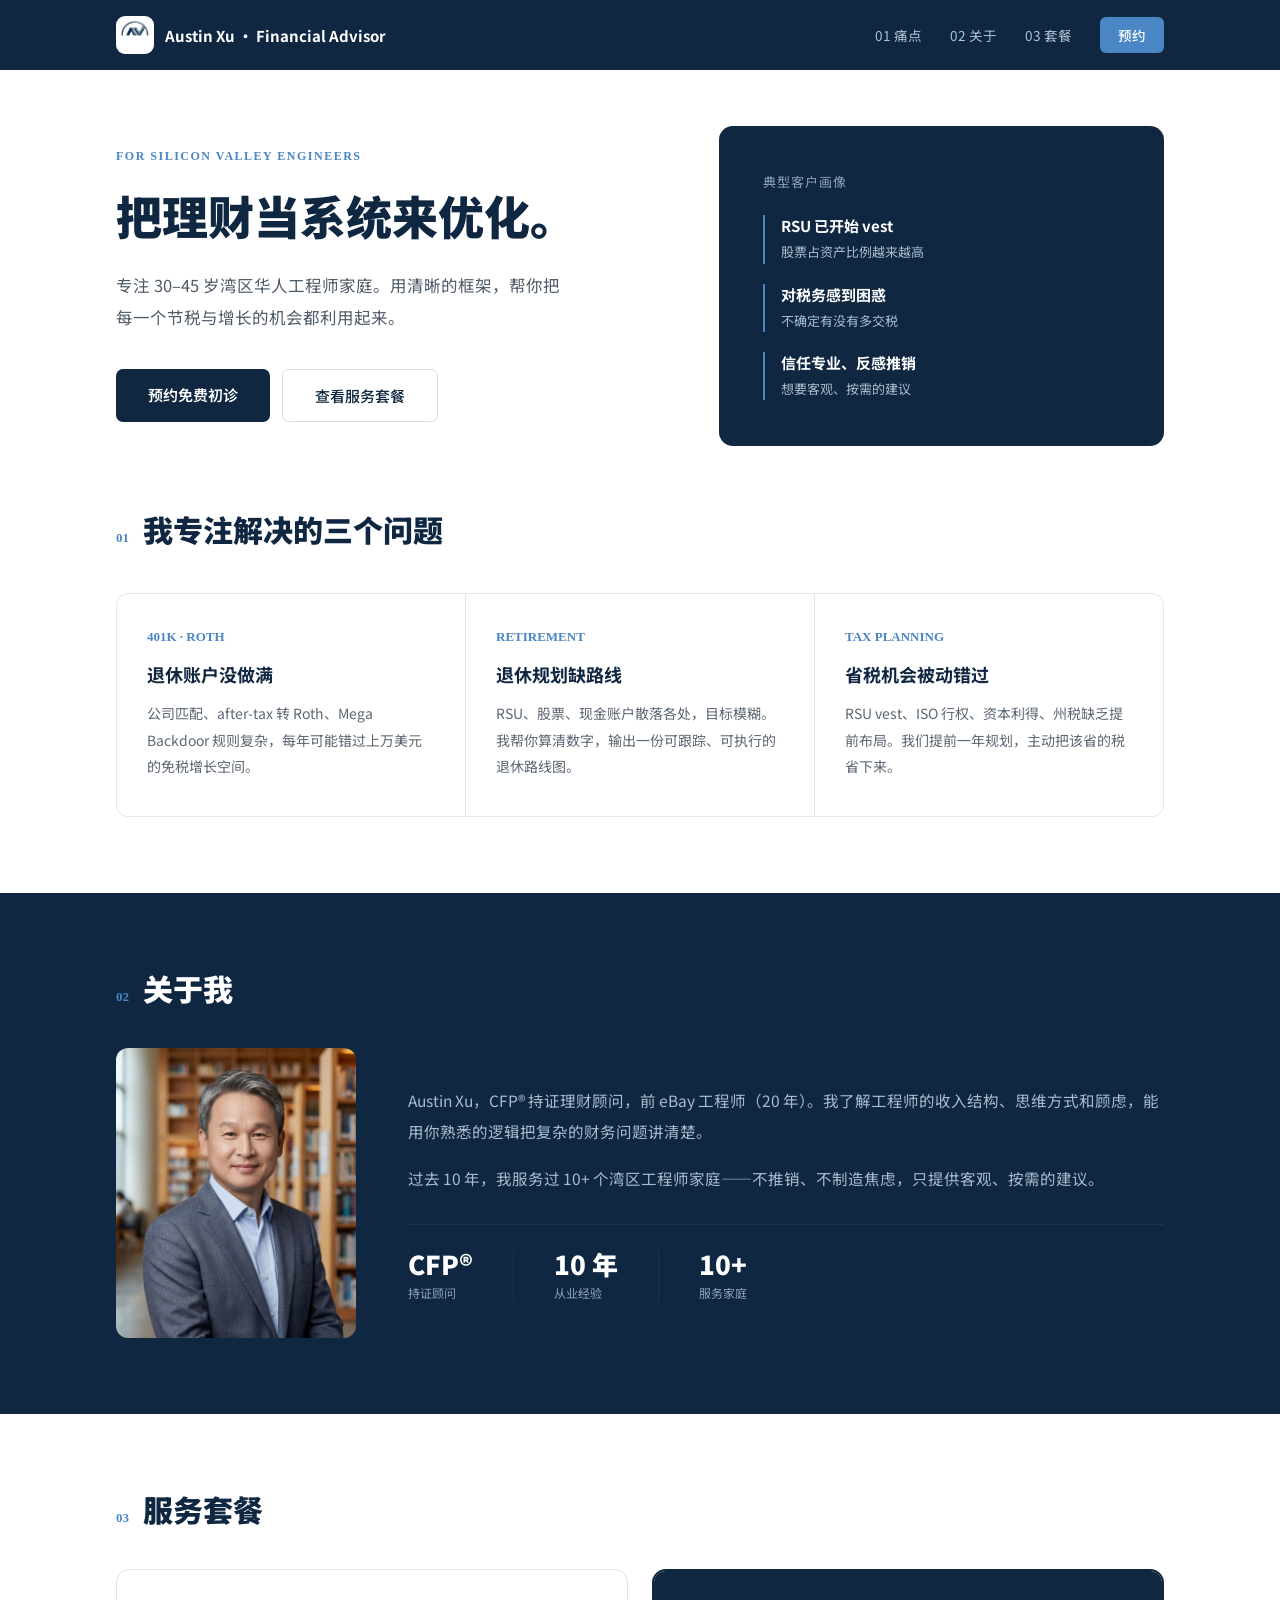
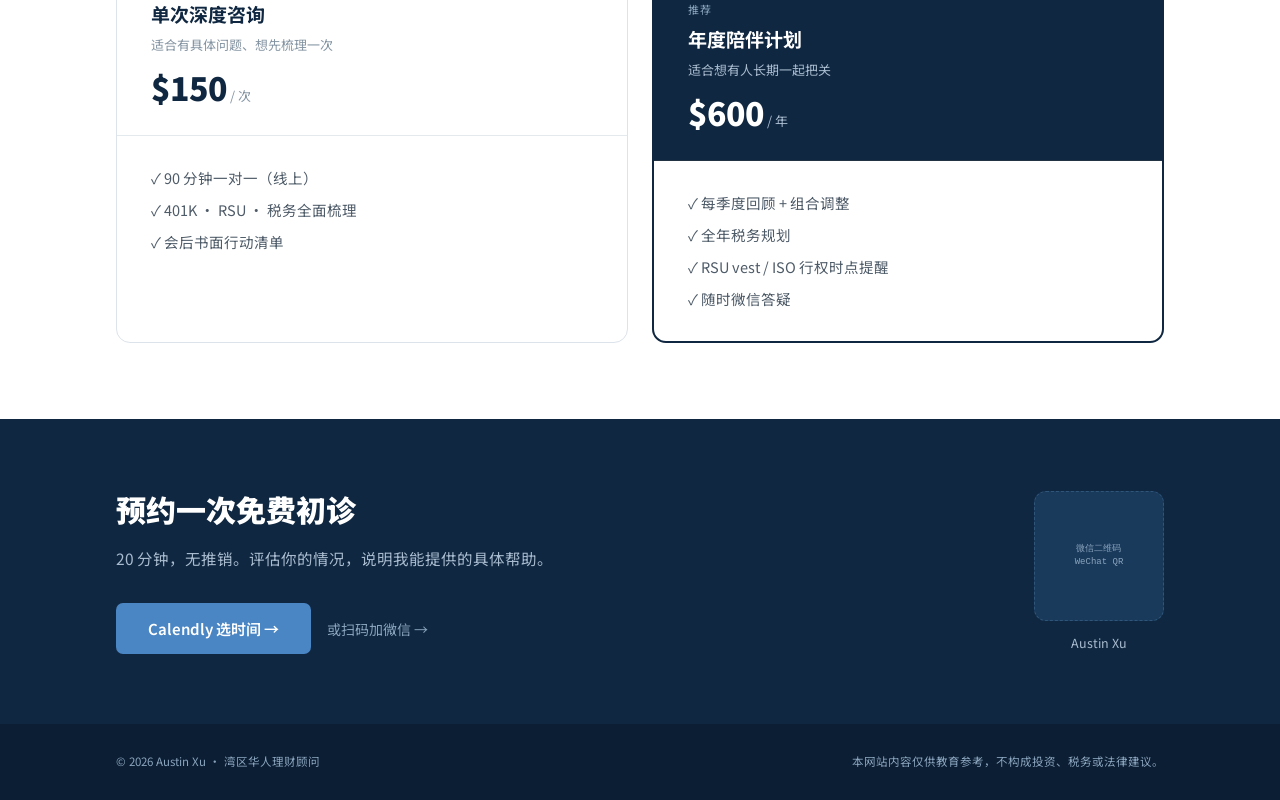
==== index.html @ 97bd2d52 "feat: 硅谷华人理财顾问落地页 从 Claude Design 设计稿导入并实现单页落地页 index.html。 含品牌规范 CLAUDE.md 与图片资源。" ====
<!DOCTYPE html>
<html lang="zh">
<head>
<meta charset="utf-8">
<meta name="viewport" content="width=device-width, initial-scale=1">
<title>Austin Xu · 硅谷华人理财顾问</title>
<link rel="preconnect" href="https://fonts.googleapis.com">
<link rel="preconnect" href="https://fonts.gstatic.com" crossorigin>
<link href="https://fonts.googleapis.com/css2?family=Noto+Sans+SC:wght@400;500;700;900&display=swap" rel="stylesheet">
<style>
  *{box-sizing:border-box}
  body{margin:0;background:#fff;font-family:"Noto Sans SC",system-ui,sans-serif;-webkit-font-smoothing:antialiased;color:#0f2740}
  .wrap{max-width:1160px;margin:0 auto;padding:0 56px}
  .mono{font-family:ui-monospace,Menlo,monospace}
  .ph{position:relative;background:repeating-linear-gradient(45deg,#eef1f4,#eef1f4 8px,#e6eaef 8px,#e6eaef 16px);display:flex;align-items:center;justify-content:center;color:#8a97a6;font:500 11px/1.5 ui-monospace,Menlo,monospace;text-align:center;border:1px dashed #b9c4d0}
  .phd{background:#1a3a5c!important;border-color:#2f5578!important;color:#8aa4bd!important}
  .btn-p{background:#4a86c4;color:#fff;padding:15px 32px;border-radius:7px;font-size:15px;font-weight:600;display:inline-block;text-decoration:none}
  .btn-s{background:#fff;color:#0f2740;padding:15px 32px;border-radius:7px;font-size:15px;font-weight:500;border:1px solid #d6dee6;display:inline-block;text-decoration:none}
  @media(max-width:920px){.wrap{padding:0 28px}.grid2{grid-template-columns:1fr!important}.grid3{grid-template-columns:1fr!important}.hero-grid{grid-template-columns:1fr!important}}
</style>
</head>
<body>
<div>
  <!-- NAV -->
  <div style="position:sticky;top:0;z-index:20;background:#0f2740;color:#fff">
    <div class="wrap" style="display:flex;align-items:center;justify-content:space-between;padding:16px 56px">
      <div style="display:flex;align-items:center;gap:11px">
        <div style="width:38px;height:38px;border-radius:9px;background:#fff;display:flex;align-items:center;justify-content:center"><img src="uploads/logo_mark.png" alt="AX" style="width:30px;height:30px;object-fit:contain;display:block"></div>
        <span style="font:700 15px/1 'Noto Sans SC'">Austin Xu · Financial Advisor</span>
      </div>
      <div style="display:flex;gap:28px;align-items:center;font-size:13.5px;color:#b0c2d4">
        <a href="#pain" style="color:inherit;text-decoration:none">01 痛点</a>
        <a href="#about" style="color:inherit;text-decoration:none">02 关于</a>
        <a href="#pricing" style="color:inherit;text-decoration:none">03 套餐</a>
        <a href="#book" style="background:#4a86c4;color:#fff;padding:8px 18px;border-radius:6px;font-weight:500;text-decoration:none">预约</a>
      </div>
    </div>
  </div>

  <!-- HERO -->
  <div class="wrap" style="padding:0 56px">
    <div class="hero-grid" style="display:grid;grid-template-columns:1.15fr .85fr;gap:0;border-radius:0">
      <div style="padding:80px 56px 80px 0">
        <div class="mono" style="font:600 12px/1 ui-monospace;color:#4a86c4;letter-spacing:1.5px;margin-bottom:24px">FOR SILICON VALLEY ENGINEERS</div>
        <h1 style="margin:0 0 24px;font:900 46px/1.28 'Noto Sans SC';color:#0f2740">把理财当系统来优化。</h1>
        <p style="margin:0 0 36px;max-width:460px;font-size:16.5px;line-height:1.95;color:#4e5b68">专注 30–45 岁湾区华人工程师家庭。用清晰的框架，帮你把每一个节税与增长的机会都利用起来。</p>
        <div style="display:flex;gap:12px;flex-wrap:wrap">
          <a href="#book" class="btn-p" style="background:#0f2740">预约免费初诊</a>
          <a href="#pricing" class="btn-s">查看服务套餐</a>
        </div>
      </div>
      <div style="align-self:stretch;margin:56px 0;padding:44px;background:#0f2740;color:#fff;border-radius:14px;display:flex;flex-direction:column;justify-content:center;gap:24px">
        <div style="font-size:13px;color:#8aa4bd;letter-spacing:1px">典型客户画像</div>
        <div style="display:grid;gap:20px">
          <div style="border-left:2px solid #4a86c4;padding-left:16px"><div style="font-weight:700;font-size:15px;margin-bottom:5px">RSU 已开始 vest</div><div style="font-size:13px;color:#a9bccf;line-height:1.7">股票占资产比例越来越高</div></div>
          <div style="border-left:2px solid #4a86c4;padding-left:16px"><div style="font-weight:700;font-size:15px;margin-bottom:5px">对税务感到困惑</div><div style="font-size:13px;color:#a9bccf;line-height:1.7">不确定有没有多交税</div></div>
          <div style="border-left:2px solid #4a86c4;padding-left:16px"><div style="font-weight:700;font-size:15px;margin-bottom:5px">信任专业、反感推销</div><div style="font-size:13px;color:#a9bccf;line-height:1.7">想要客观、按需的建议</div></div>
        </div>
      </div>
    </div>
  </div>

  <!-- PAIN -->
  <div id="pain" style="background:#fff;padding:8px 0 76px">
    <div class="wrap">
      <div style="display:flex;align-items:baseline;gap:14px;margin-bottom:44px">
        <span class="mono" style="font:700 13px/1 ui-monospace;color:#4a86c4">01</span>
        <h2 style="margin:0;font:900 30px/1.3 'Noto Sans SC';color:#0f2740">我专注解决的三个问题</h2>
      </div>
      <div class="grid3" style="display:grid;grid-template-columns:repeat(3,1fr);gap:1px;background:#e4e9ee;border:1px solid #e4e9ee;border-radius:12px;overflow:hidden">
        <div style="background:#fff;padding:36px 30px">
          <div class="mono" style="font:700 13px/1 ui-monospace;color:#4a86c4;margin-bottom:18px">401K · ROTH</div>
          <h3 style="margin:0 0 13px;font-size:18px;color:#0f2740">退休账户没做满</h3>
          <p style="margin:0;font-size:14px;line-height:1.9;color:#5c6773">公司匹配、after-tax 转 Roth、Mega Backdoor 规则复杂，每年可能错过上万美元的免税增长空间。</p>
        </div>
        <div style="background:#fff;padding:36px 30px">
          <div class="mono" style="font:700 13px/1 ui-monospace;color:#4a86c4;margin-bottom:18px">RETIREMENT</div>
          <h3 style="margin:0 0 13px;font-size:18px;color:#0f2740">退休规划缺路线</h3>
          <p style="margin:0;font-size:14px;line-height:1.9;color:#5c6773">RSU、股票、现金账户散落各处，目标模糊。我帮你算清数字，输出一份可跟踪、可执行的退休路线图。</p>
        </div>
        <div style="background:#fff;padding:36px 30px">
          <div class="mono" style="font:700 13px/1 ui-monospace;color:#4a86c4;margin-bottom:18px">TAX PLANNING</div>
          <h3 style="margin:0 0 13px;font-size:18px;color:#0f2740">省税机会被动错过</h3>
          <p style="margin:0;font-size:14px;line-height:1.9;color:#5c6773">RSU vest、ISO 行权、资本利得、州税缺乏提前布局。我们提前一年规划，主动把该省的税省下来。</p>
        </div>
      </div>
    </div>
  </div>

  <!-- ABOUT -->
  <div id="about" style="background:#0f2740;color:#fff;padding:76px 0">
    <div class="wrap">
      <div style="display:flex;align-items:baseline;gap:14px;margin-bottom:40px">
        <span class="mono" style="font:700 13px/1 ui-monospace;color:#4a86c4">02</span>
        <h2 style="margin:0;font:900 30px/1.3 'Noto Sans SC';color:#fff">关于我</h2>
      </div>
      <div class="grid2" style="display:grid;grid-template-columns:240px 1fr;gap:52px;align-items:center">
        <img src="uploads/headshot.jpg" alt="Austin Xu" style="width:100%;height:290px;object-fit:cover;border-radius:12px;display:block">
        <div>
          <p style="margin:0 0 16px;font-size:15.5px;line-height:2;color:#a9bccf">Austin Xu，CFP® 持证理财顾问，前 eBay 工程师（20 年）。我了解工程师的收入结构、思维方式和顾虑，能用你熟悉的逻辑把复杂的财务问题讲清楚。</p>
          <p style="margin:0;font-size:15.5px;line-height:2;color:#a9bccf">过去 10 年，我服务过 10+ 个湾区工程师家庭——不推销、不制造焦虑，只提供客观、按需的建议。</p>
          <div style="display:grid;grid-template-columns:repeat(3,auto);justify-content:start;margin-top:30px;border-top:1px solid #234;padding-top:26px">
            <div style="padding-right:40px"><div style="font:900 26px/1 'Noto Sans SC';color:#fff">CFP®</div><div style="font-size:12px;color:#8aa4bd;margin-top:7px">持证顾问</div></div>
            <div style="padding:0 40px;border-left:1px solid #234"><div style="font:900 26px/1 'Noto Sans SC';color:#fff">10 年</div><div style="font-size:12px;color:#8aa4bd;margin-top:7px">从业经验</div></div>
            <div style="padding-left:40px;border-left:1px solid #234"><div style="font:900 26px/1 'Noto Sans SC';color:#fff">10+</div><div style="font-size:12px;color:#8aa4bd;margin-top:7px">服务家庭</div></div>
          </div>
        </div>
      </div>
    </div>
  </div>

  <!-- PRICING -->
  <div id="pricing" style="background:#fff;padding:76px 0">
    <div class="wrap">
      <div style="display:flex;align-items:baseline;gap:14px;margin-bottom:40px">
        <span class="mono" style="font:700 13px/1 ui-monospace;color:#4a86c4">03</span>
        <h2 style="margin:0;font:900 30px/1.3 'Noto Sans SC';color:#0f2740">服务套餐</h2>
      </div>
      <div class="grid2" style="display:grid;grid-template-columns:1fr 1fr;gap:24px">
        <div style="border:1px solid #dce3ea;border-radius:14px;overflow:hidden">
          <div style="padding:30px 34px;border-bottom:1px solid #e4e9ee">
            <h3 style="margin:0;font-size:19px;color:#0f2740">单次深度咨询</h3>
            <p style="margin:8px 0 0;font-size:13px;color:#8494a2">适合有具体问题、想先梳理一次</p>
            <div style="font:900 32px/1.1 'Noto Sans SC';color:#0f2740;margin-top:16px">$150<span style="font-size:13px;font-weight:400;color:#8494a2"> / 次</span></div>
          </div>
          <ul style="margin:0;padding:26px 34px;list-style:none;font-size:14.5px;line-height:2.2;color:#4e5b68">
            <li>✓ 90 分钟一对一（线上）</li>
            <li>✓ 401K · RSU · 税务全面梳理</li>
            <li>✓ 会后书面行动清单</li>
          </ul>
        </div>
        <div style="border:2px solid #0f2740;border-radius:14px;overflow:hidden">
          <div style="padding:30px 34px;border-bottom:1px solid #234;background:#0f2740;color:#fff">
            <div style="font-size:11px;color:#8aa4bd;margin-bottom:8px;letter-spacing:1px">推荐</div>
            <h3 style="margin:0;font-size:19px">年度陪伴计划</h3>
            <p style="margin:8px 0 0;font-size:13px;color:#a9bccf">适合想有人长期一起把关</p>
            <div style="font:900 32px/1.1 'Noto Sans SC';margin-top:16px">$600<span style="font-size:13px;font-weight:400;color:#a9bccf"> / 年</span></div>
          </div>
          <ul style="margin:0;padding:26px 34px;list-style:none;font-size:14.5px;line-height:2.2;color:#4e5b68">
            <li>✓ 每季度回顾 + 组合调整</li>
            <li>✓ 全年税务规划</li>
            <li>✓ RSU vest / ISO 行权时点提醒</li>
            <li>✓ 随时微信答疑</li>
          </ul>
        </div>
      </div>
    </div>
  </div>

  <!-- BOOK / CTA -->
  <div id="book" style="background:#0f2740;color:#fff;padding:70px 0">
    <div class="wrap">
      <div class="grid2" style="display:grid;grid-template-columns:1fr auto;gap:56px;align-items:center">
        <div>
          <h2 style="margin:0 0 14px;font:900 30px/1.35 'Noto Sans SC'">预约一次免费初诊</h2>
          <p style="margin:0 0 30px;max-width:460px;font-size:15.5px;line-height:1.95;color:#a9bccf">20 分钟，无推销。评估你的情况，说明我能提供的具体帮助。</p>
          <div style="display:flex;gap:16px;align-items:center;flex-wrap:wrap">
            <a href="[Calendly 链接]" class="btn-p">Calendly 选时间 →</a>
            <span style="font-size:14px;color:#8aa4bd">或扫码加微信 →</span>
          </div>
        </div>
        <div style="text-align:center">
          <div class="ph phd" style="width:130px;height:130px;border-radius:12px;font-size:9px">微信二维码<br>WeChat QR</div>
          <div style="font-size:12.5px;color:#a9bccf;margin-top:12px">Austin Xu</div>
        </div>
      </div>
    </div>
  </div>

  <!-- FOOTER -->
  <div style="background:#0b1e33;color:#8aa4bd;padding:28px 0">
    <div class="wrap" style="display:flex;justify-content:space-between;align-items:center;flex-wrap:wrap;gap:12px;font-size:11.5px;line-height:1.7">
      <span>© 2026 Austin Xu · 湾区华人理财顾问</span>
      <span style="max-width:560px;text-align:right">本网站内容仅供教育参考，不构成投资、税务或法律建议。</span>
    </div>
  </div>
</div>
</body>
</html>
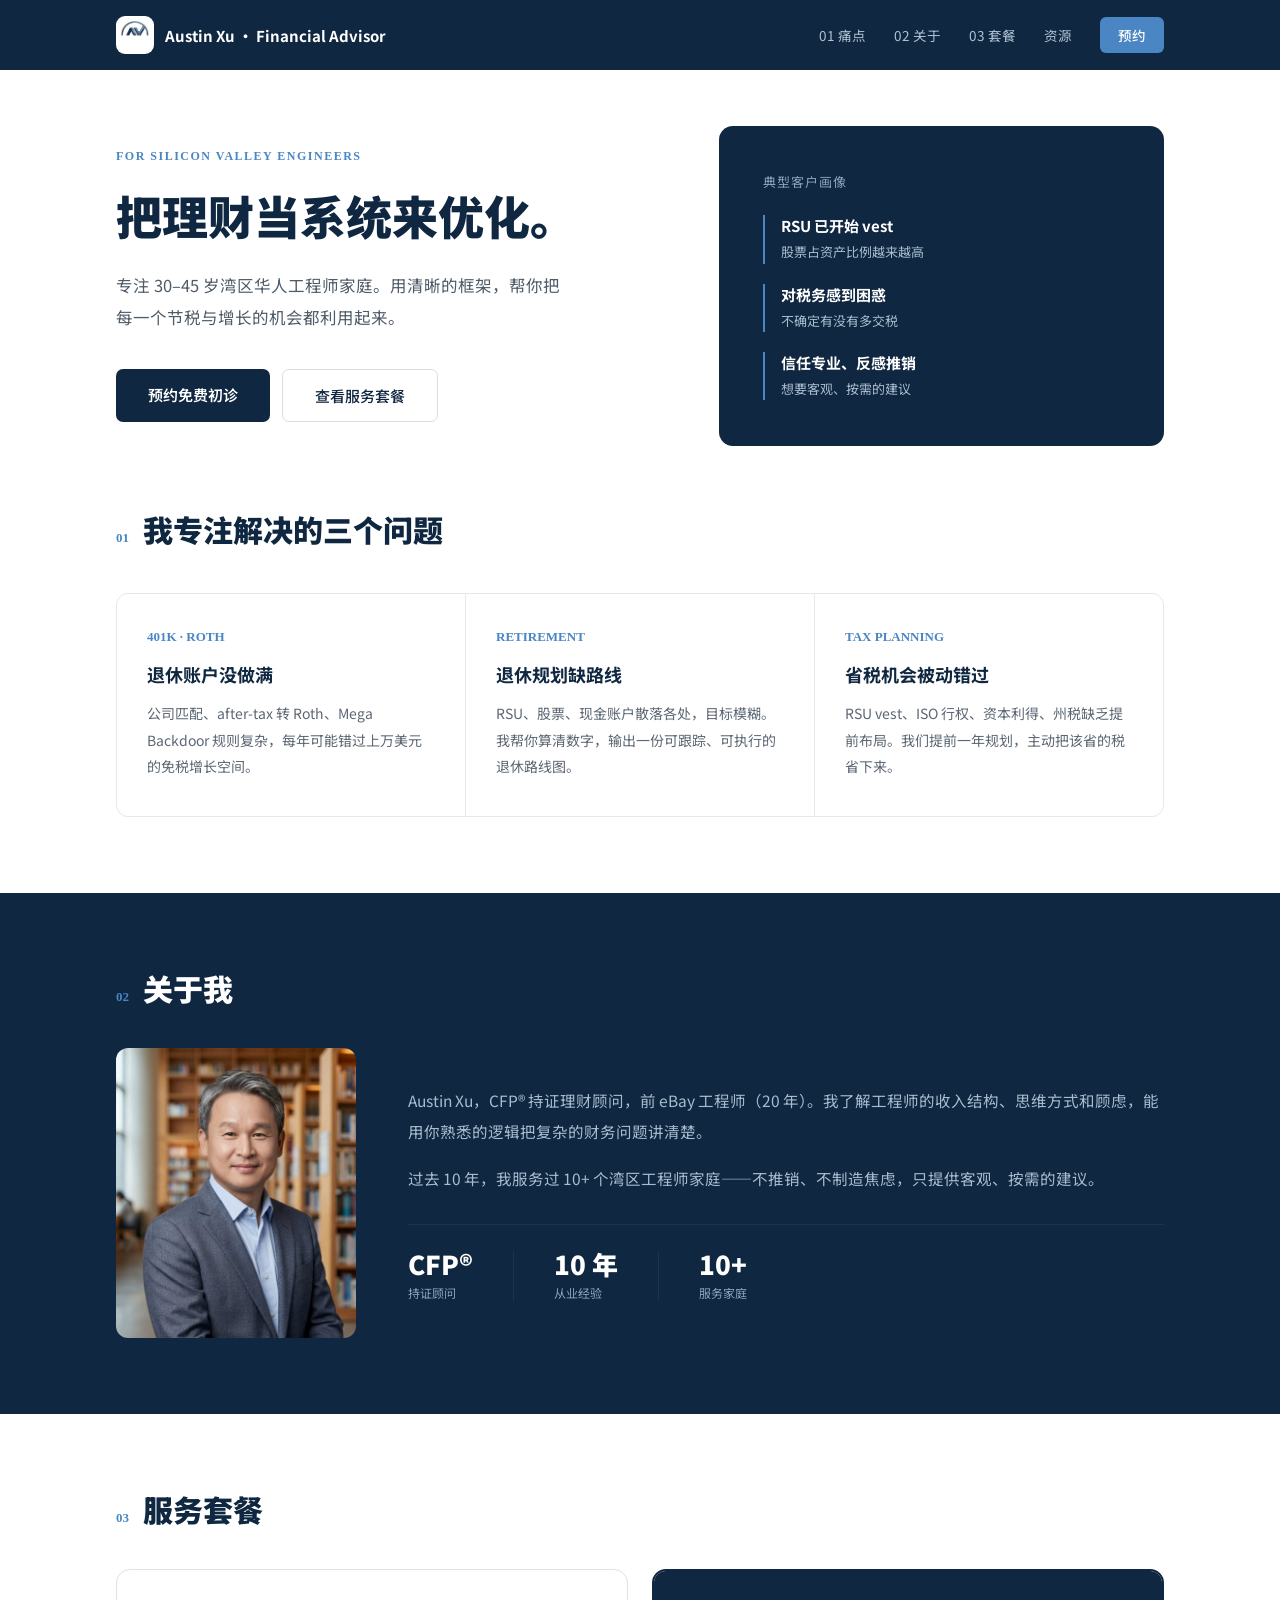
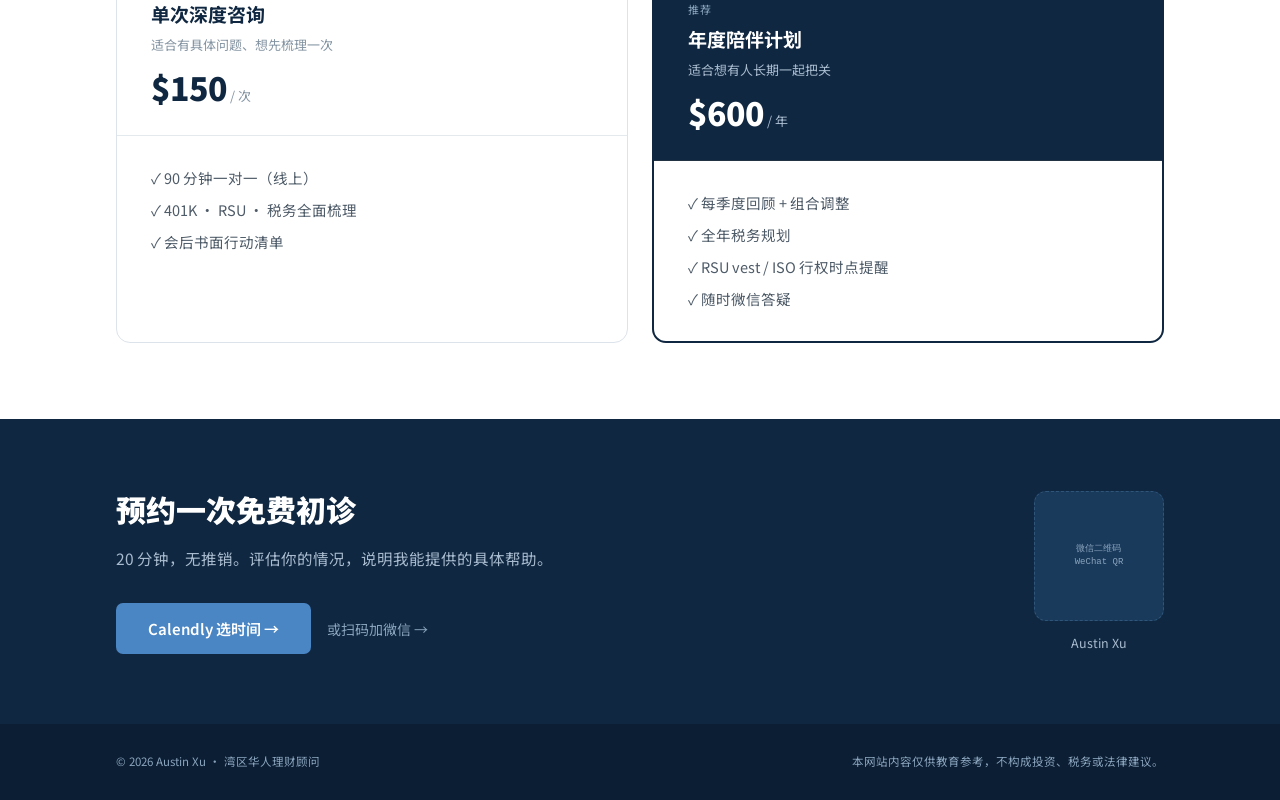
==== commit b63dbb0b: "feat: 资源文章库页面 + 导航互链 新增 resources.html（从 Claude Design resources.dc.html 导入）： - 按主题筛选文章（纯前端 JS） - 与首" ====
--- a/index.html
+++ b/index.html
@@ -32,6 +32,7 @@
         <a href="#pain" style="color:inherit;text-decoration:none">01 痛点</a>
         <a href="#about" style="color:inherit;text-decoration:none">02 关于</a>
         <a href="#pricing" style="color:inherit;text-decoration:none">03 套餐</a>
+        <a href="resources.html" style="color:inherit;text-decoration:none">资源</a>
         <a href="#book" style="background:#4a86c4;color:#fff;padding:8px 18px;border-radius:6px;font-weight:500;text-decoration:none">预约</a>
       </div>
     </div>
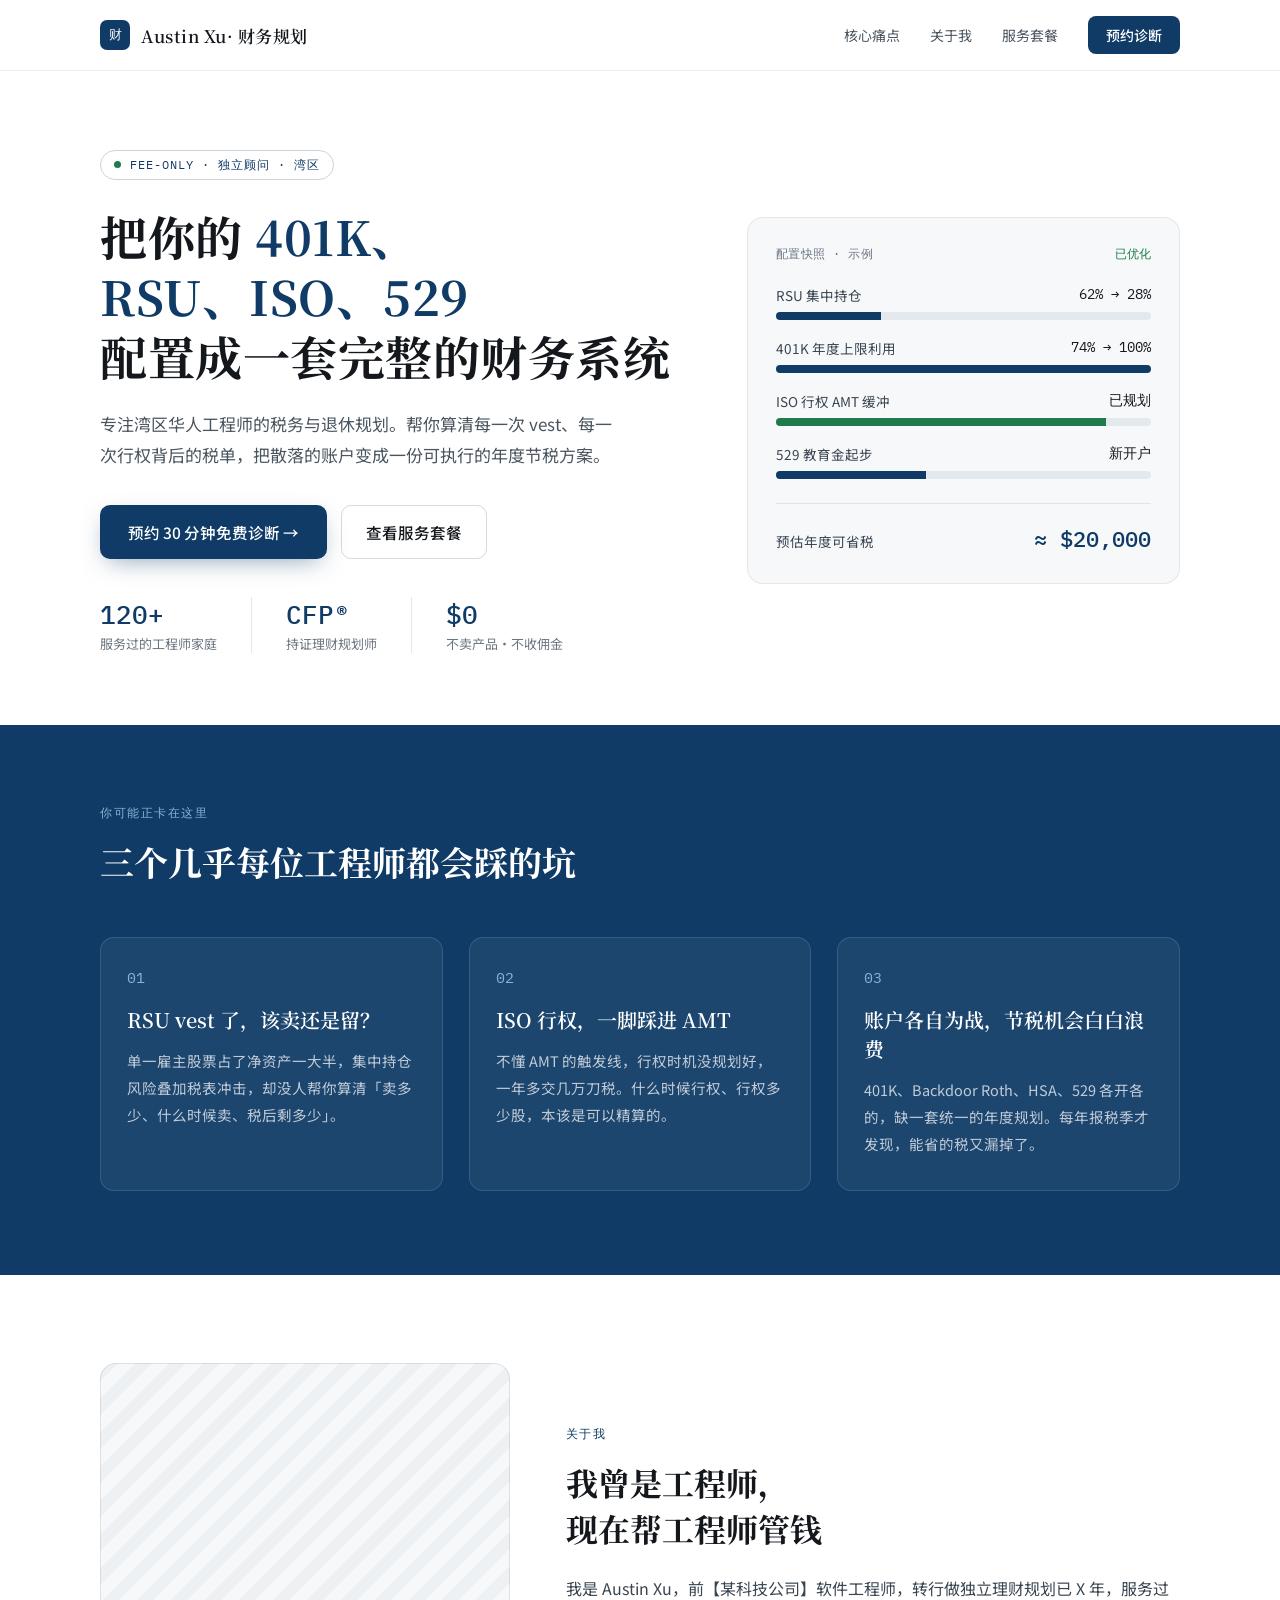
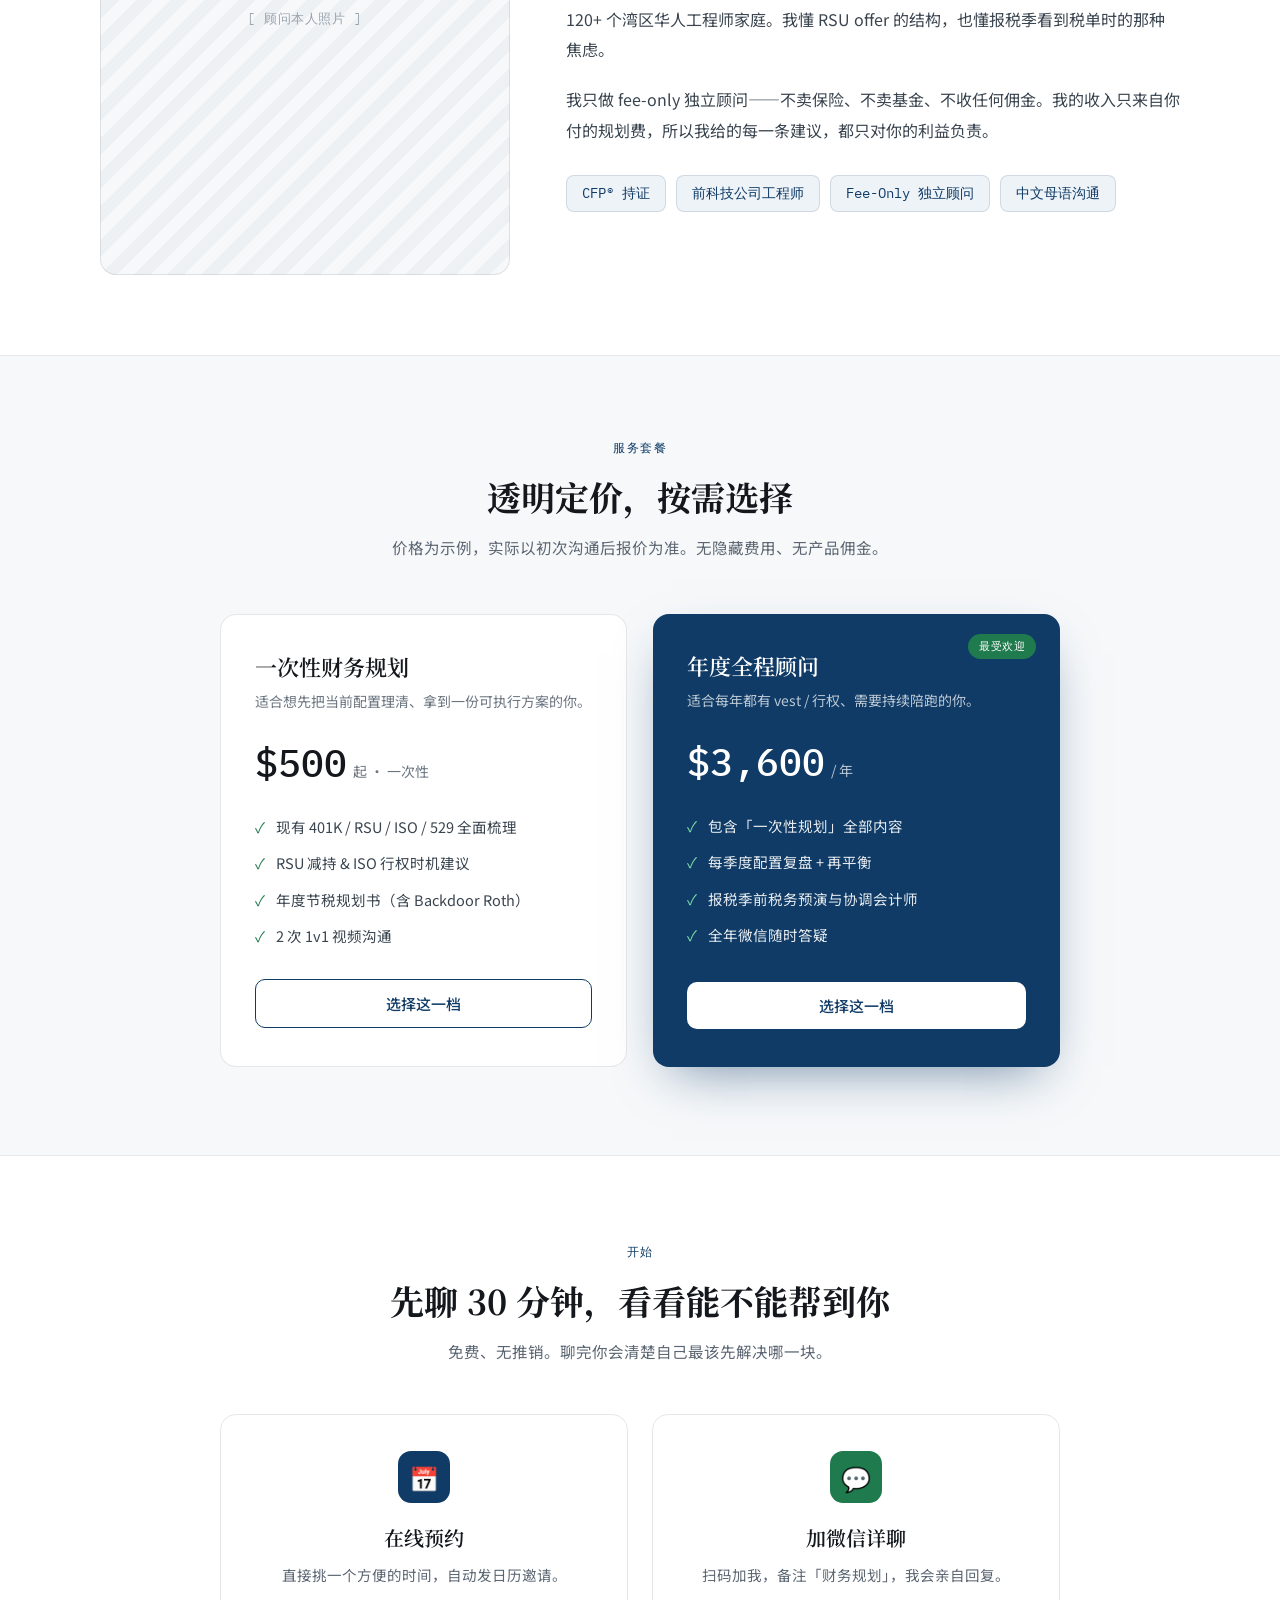
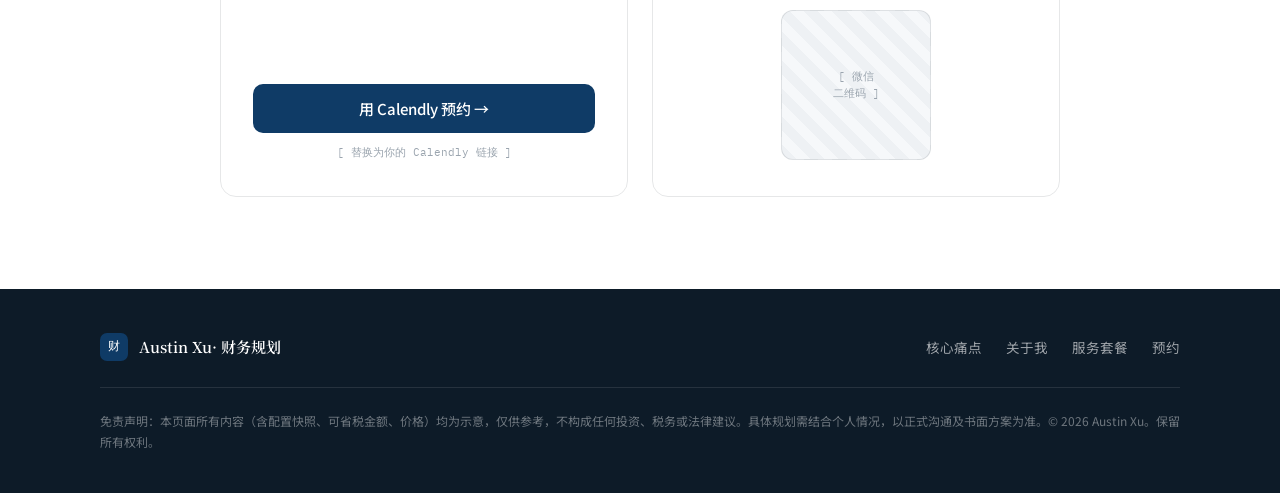
==== commit a75c215a: "feat: 硅谷华人工程师财务规划 landing page" ====
--- a/index.html
+++ b/index.html
@@ -3,178 +3,275 @@
 <head>
 <meta charset="utf-8">
 <meta name="viewport" content="width=device-width, initial-scale=1">
-<title>Austin Xu · 硅谷华人理财顾问</title>
+<title>Austin Xu · 硅谷华人工程师财务规划</title>
 <link rel="preconnect" href="https://fonts.googleapis.com">
 <link rel="preconnect" href="https://fonts.gstatic.com" crossorigin>
-<link href="https://fonts.googleapis.com/css2?family=Noto+Sans+SC:wght@400;500;700;900&display=swap" rel="stylesheet">
+<link href="https://fonts.googleapis.com/css2?family=Noto+Serif+SC:wght@500;600;700&family=Noto+Sans+SC:wght@300;400;500;700&family=IBM+Plex+Mono:wght@400;500&display=swap" rel="stylesheet">
 <style>
   *{box-sizing:border-box}
-  body{margin:0;background:#fff;font-family:"Noto Sans SC",system-ui,sans-serif;-webkit-font-smoothing:antialiased;color:#0f2740}
-  .wrap{max-width:1160px;margin:0 auto;padding:0 56px}
-  .mono{font-family:ui-monospace,Menlo,monospace}
-  .ph{position:relative;background:repeating-linear-gradient(45deg,#eef1f4,#eef1f4 8px,#e6eaef 8px,#e6eaef 16px);display:flex;align-items:center;justify-content:center;color:#8a97a6;font:500 11px/1.5 ui-monospace,Menlo,monospace;text-align:center;border:1px dashed #b9c4d0}
-  .phd{background:#1a3a5c!important;border-color:#2f5578!important;color:#8aa4bd!important}
-  .btn-p{background:#4a86c4;color:#fff;padding:15px 32px;border-radius:7px;font-size:15px;font-weight:600;display:inline-block;text-decoration:none}
-  .btn-s{background:#fff;color:#0f2740;padding:15px 32px;border-radius:7px;font-size:15px;font-weight:500;border:1px solid #d6dee6;display:inline-block;text-decoration:none}
-  @media(max-width:920px){.wrap{padding:0 28px}.grid2{grid-template-columns:1fr!important}.grid3{grid-template-columns:1fr!important}.hero-grid{grid-template-columns:1fr!important}}
+  html{scroll-behavior:smooth}
+  body{margin:0;background:#ffffff;color:#14181d;font-family:"Noto Sans SC",system-ui,sans-serif;-webkit-font-smoothing:antialiased}
+  a{color:inherit;text-decoration:none}
+  ::selection{background:var(--accent,#0f3b66);color:#fff}
+
+  /* responsive */
+  @media (max-width:900px){
+    .nav-inner{padding:14px 20px !important}
+    .nav-links{gap:16px !important}
+    .nav-links .nav-link{display:none !important}
+    .hero{grid-template-columns:1fr !important;padding:48px 20px 52px !important;gap:36px !important}
+    .hero h1{font-size:34px !important}
+    .section-pad{padding:56px 20px !important}
+    .pains-grid{grid-template-columns:1fr !important}
+    .about{grid-template-columns:1fr !important;gap:32px !important}
+    .about-photo{max-width:320px}
+    .pricing-grid{grid-template-columns:1fr !important}
+    .book-grid{grid-template-columns:1fr !important}
+    .footer-inner{padding:36px 20px 32px !important}
+  }
 </style>
 </head>
 <body>
-<div>
+
+<div style="--accent:#0f3b66;width:100%;max-width:100%;overflow-x:hidden">
+
   <!-- NAV -->
-  <div style="position:sticky;top:0;z-index:20;background:#0f2740;color:#fff">
-    <div class="wrap" style="display:flex;align-items:center;justify-content:space-between;padding:16px 56px">
-      <div style="display:flex;align-items:center;gap:11px">
-        <div style="width:38px;height:38px;border-radius:9px;background:#fff;display:flex;align-items:center;justify-content:center"><img src="uploads/logo_mark.png" alt="AX" style="width:30px;height:30px;object-fit:contain;display:block"></div>
-        <span style="font:700 15px/1 'Noto Sans SC'">Austin Xu · Financial Advisor</span>
-      </div>
-      <div style="display:flex;gap:28px;align-items:center;font-size:13.5px;color:#b0c2d4">
-        <a href="#pain" style="color:inherit;text-decoration:none">01 痛点</a>
-        <a href="#about" style="color:inherit;text-decoration:none">02 关于</a>
-        <a href="#pricing" style="color:inherit;text-decoration:none">03 套餐</a>
-        <a href="resources.html" style="color:inherit;text-decoration:none">资源</a>
-        <a href="#book" style="background:#4a86c4;color:#fff;padding:8px 18px;border-radius:6px;font-weight:500;text-decoration:none">预约</a>
-      </div>
-    </div>
-  </div>
+  <header style="position:sticky;top:0;z-index:50;background:rgba(255,255,255,.86);backdrop-filter:blur(12px);border-bottom:1px solid rgba(15,24,29,.08)">
+    <div class="nav-inner" style="max-width:1160px;margin:0 auto;padding:16px 40px;display:flex;align-items:center;justify-content:space-between;gap:24px">
+      <a href="#top" style="display:flex;align-items:center;gap:11px">
+        <span style="width:30px;height:30px;border-radius:7px;background:var(--accent,#0f3b66);display:flex;align-items:center;justify-content:center;color:#fff;font-family:'IBM Plex Mono',monospace;font-size:13px;font-weight:500">财</span>
+        <span style="font-family:'Noto Serif SC',serif;font-weight:600;font-size:17px;letter-spacing:.5px">Austin Xu· 财务规划</span>
+      </a>
+      <nav class="nav-links" style="display:flex;align-items:center;gap:30px">
+        <a class="nav-link" href="#pains" style="font-size:14px;color:#4a5560;font-weight:400">核心痛点</a>
+        <a class="nav-link" href="#about" style="font-size:14px;color:#4a5560;font-weight:400">关于我</a>
+        <a class="nav-link" href="#pricing" style="font-size:14px;color:#4a5560;font-weight:400">服务套餐</a>
+        <a href="#book" style="display:inline-flex;align-items:center;gap:7px;background:var(--accent,#0f3b66);color:#fff;font-size:14px;font-weight:500;padding:9px 18px;border-radius:8px">预约诊断</a>
+      </nav>
+    </div>
+  </header>
 
   <!-- HERO -->
-  <div class="wrap" style="padding:0 56px">
-    <div class="hero-grid" style="display:grid;grid-template-columns:1.15fr .85fr;gap:0;border-radius:0">
-      <div style="padding:80px 56px 80px 0">
-        <div class="mono" style="font:600 12px/1 ui-monospace;color:#4a86c4;letter-spacing:1.5px;margin-bottom:24px">FOR SILICON VALLEY ENGINEERS</div>
-        <h1 style="margin:0 0 24px;font:900 46px/1.28 'Noto Sans SC';color:#0f2740">把理财当系统来优化。</h1>
-        <p style="margin:0 0 36px;max-width:460px;font-size:16.5px;line-height:1.95;color:#4e5b68">专注 30–45 岁湾区华人工程师家庭。用清晰的框架，帮你把每一个节税与增长的机会都利用起来。</p>
-        <div style="display:flex;gap:12px;flex-wrap:wrap">
-          <a href="#book" class="btn-p" style="background:#0f2740">预约免费初诊</a>
-          <a href="#pricing" class="btn-s">查看服务套餐</a>
-        </div>
-      </div>
-      <div style="align-self:stretch;margin:56px 0;padding:44px;background:#0f2740;color:#fff;border-radius:14px;display:flex;flex-direction:column;justify-content:center;gap:24px">
-        <div style="font-size:13px;color:#8aa4bd;letter-spacing:1px">典型客户画像</div>
-        <div style="display:grid;gap:20px">
-          <div style="border-left:2px solid #4a86c4;padding-left:16px"><div style="font-weight:700;font-size:15px;margin-bottom:5px">RSU 已开始 vest</div><div style="font-size:13px;color:#a9bccf;line-height:1.7">股票占资产比例越来越高</div></div>
-          <div style="border-left:2px solid #4a86c4;padding-left:16px"><div style="font-weight:700;font-size:15px;margin-bottom:5px">对税务感到困惑</div><div style="font-size:13px;color:#a9bccf;line-height:1.7">不确定有没有多交税</div></div>
-          <div style="border-left:2px solid #4a86c4;padding-left:16px"><div style="font-weight:700;font-size:15px;margin-bottom:5px">信任专业、反感推销</div><div style="font-size:13px;color:#a9bccf;line-height:1.7">想要客观、按需的建议</div></div>
-        </div>
-      </div>
-    </div>
-  </div>
-
-  <!-- PAIN -->
-  <div id="pain" style="background:#fff;padding:8px 0 76px">
-    <div class="wrap">
-      <div style="display:flex;align-items:baseline;gap:14px;margin-bottom:44px">
-        <span class="mono" style="font:700 13px/1 ui-monospace;color:#4a86c4">01</span>
-        <h2 style="margin:0;font:900 30px/1.3 'Noto Sans SC';color:#0f2740">我专注解决的三个问题</h2>
-      </div>
-      <div class="grid3" style="display:grid;grid-template-columns:repeat(3,1fr);gap:1px;background:#e4e9ee;border:1px solid #e4e9ee;border-radius:12px;overflow:hidden">
-        <div style="background:#fff;padding:36px 30px">
-          <div class="mono" style="font:700 13px/1 ui-monospace;color:#4a86c4;margin-bottom:18px">401K · ROTH</div>
-          <h3 style="margin:0 0 13px;font-size:18px;color:#0f2740">退休账户没做满</h3>
-          <p style="margin:0;font-size:14px;line-height:1.9;color:#5c6773">公司匹配、after-tax 转 Roth、Mega Backdoor 规则复杂，每年可能错过上万美元的免税增长空间。</p>
-        </div>
-        <div style="background:#fff;padding:36px 30px">
-          <div class="mono" style="font:700 13px/1 ui-monospace;color:#4a86c4;margin-bottom:18px">RETIREMENT</div>
-          <h3 style="margin:0 0 13px;font-size:18px;color:#0f2740">退休规划缺路线</h3>
-          <p style="margin:0;font-size:14px;line-height:1.9;color:#5c6773">RSU、股票、现金账户散落各处，目标模糊。我帮你算清数字，输出一份可跟踪、可执行的退休路线图。</p>
-        </div>
-        <div style="background:#fff;padding:36px 30px">
-          <div class="mono" style="font:700 13px/1 ui-monospace;color:#4a86c4;margin-bottom:18px">TAX PLANNING</div>
-          <h3 style="margin:0 0 13px;font-size:18px;color:#0f2740">省税机会被动错过</h3>
-          <p style="margin:0;font-size:14px;line-height:1.9;color:#5c6773">RSU vest、ISO 行权、资本利得、州税缺乏提前布局。我们提前一年规划，主动把该省的税省下来。</p>
-        </div>
-      </div>
-    </div>
-  </div>
+  <section id="top" class="hero" style="max-width:1160px;margin:0 auto;padding:78px 40px 72px;display:grid;grid-template-columns:1.15fr .85fr;gap:60px;align-items:center">
+    <div>
+      <div style="display:inline-flex;align-items:center;gap:9px;padding:6px 13px;border:1px solid rgba(15,59,102,.22);border-radius:100px;margin-bottom:26px">
+        <span style="width:7px;height:7px;border-radius:50%;background:#1f7a4d"></span>
+        <span style="font-family:'IBM Plex Mono',monospace;font-size:11.5px;letter-spacing:1px;color:var(--accent,#0f3b66);text-transform:uppercase">FEE-ONLY · 独立顾问 · 湾区</span>
+      </div>
+      <h1 style="font-family:'Noto Serif SC',serif;font-weight:700;font-size:47px;line-height:1.28;letter-spacing:.5px;margin:0 0 22px;text-wrap:balance">
+        把你的 <span style="color:var(--accent,#0f3b66)">401K、RSU、ISO、529</span><br>配置成一套完整的财务系统
+      </h1>
+      <p style="font-size:17px;line-height:1.85;color:#4a5560;margin:0 0 34px;max-width:520px">
+        专注湾区华人工程师的税务与退休规划。帮你算清每一次 vest、每一次行权背后的税单，把散落的账户变成一份可执行的年度节税方案。
+      </p>
+      <div style="display:flex;flex-wrap:wrap;gap:14px;margin-bottom:38px">
+        <a href="#book" style="display:inline-flex;align-items:center;gap:9px;background:var(--accent,#0f3b66);color:#fff;font-size:15.5px;font-weight:500;padding:15px 28px;border-radius:10px;box-shadow:0 8px 24px -8px rgba(15,59,102,.5)">
+          预约 30 分钟免费诊断 →
+        </a>
+        <a href="#pricing" style="display:inline-flex;align-items:center;gap:9px;color:#14181d;font-size:15.5px;font-weight:500;padding:15px 24px;border-radius:10px;border:1px solid rgba(15,24,29,.16)">
+          查看服务套餐
+        </a>
+      </div>
+      <div style="display:flex;gap:34px;flex-wrap:wrap">
+        <div>
+          <div style="font-family:'IBM Plex Mono',monospace;font-size:26px;font-weight:500;color:var(--accent,#0f3b66)">120+</div>
+          <div style="font-size:13px;color:#6b7580;margin-top:3px">服务过的工程师家庭</div>
+        </div>
+        <div style="width:1px;background:rgba(15,24,29,.1)"></div>
+        <div>
+          <div style="font-family:'IBM Plex Mono',monospace;font-size:26px;font-weight:500;color:var(--accent,#0f3b66)">CFP®</div>
+          <div style="font-size:13px;color:#6b7580;margin-top:3px">持证理财规划师</div>
+        </div>
+        <div style="width:1px;background:rgba(15,24,29,.1)"></div>
+        <div>
+          <div style="font-family:'IBM Plex Mono',monospace;font-size:26px;font-weight:500;color:var(--accent,#0f3b66)">$0</div>
+          <div style="font-size:13px;color:#6b7580;margin-top:3px">不卖产品·不收佣金</div>
+        </div>
+      </div>
+    </div>
+
+    <!-- data snapshot card -->
+    <div style="background:#f6f8fa;border:1px solid rgba(15,24,29,.08);border-radius:16px;padding:28px 28px 30px">
+      <div style="display:flex;align-items:center;justify-content:space-between;margin-bottom:22px">
+        <span style="font-family:'IBM Plex Mono',monospace;font-size:12px;letter-spacing:.5px;color:#6b7580;text-transform:uppercase">配置快照 · 示例</span>
+        <span style="font-family:'IBM Plex Mono',monospace;font-size:12px;color:#1f7a4d">已优化</span>
+      </div>
+      <div style="display:flex;flex-direction:column;gap:18px">
+        <div>
+          <div style="display:flex;justify-content:space-between;font-size:13.5px;margin-bottom:7px"><span style="color:#3a4550">RSU 集中持仓</span><span style="font-family:'IBM Plex Mono',monospace;color:#14181d">62% → 28%</span></div>
+          <div style="height:8px;border-radius:6px;background:#e4e9ee;overflow:hidden"><div style="width:28%;height:100%;background:var(--accent,#0f3b66)"></div></div>
+        </div>
+        <div>
+          <div style="display:flex;justify-content:space-between;font-size:13.5px;margin-bottom:7px"><span style="color:#3a4550">401K 年度上限利用</span><span style="font-family:'IBM Plex Mono',monospace;color:#14181d">74% → 100%</span></div>
+          <div style="height:8px;border-radius:6px;background:#e4e9ee;overflow:hidden"><div style="width:100%;height:100%;background:var(--accent,#0f3b66)"></div></div>
+        </div>
+        <div>
+          <div style="display:flex;justify-content:space-between;font-size:13.5px;margin-bottom:7px"><span style="color:#3a4550">ISO 行权 AMT 缓冲</span><span style="font-family:'IBM Plex Mono',monospace;color:#14181d">已规划</span></div>
+          <div style="height:8px;border-radius:6px;background:#e4e9ee;overflow:hidden"><div style="width:88%;height:100%;background:#1f7a4d"></div></div>
+        </div>
+        <div>
+          <div style="display:flex;justify-content:space-between;font-size:13.5px;margin-bottom:7px"><span style="color:#3a4550">529 教育金起步</span><span style="font-family:'IBM Plex Mono',monospace;color:#14181d">新开户</span></div>
+          <div style="height:8px;border-radius:6px;background:#e4e9ee;overflow:hidden"><div style="width:40%;height:100%;background:var(--accent,#0f3b66)"></div></div>
+        </div>
+      </div>
+      <div style="margin-top:24px;padding-top:20px;border-top:1px solid rgba(15,24,29,.09);display:flex;align-items:baseline;justify-content:space-between">
+        <span style="font-size:13.5px;color:#3a4550">预估年度可省税</span>
+        <span style="font-family:'IBM Plex Mono',monospace;font-size:22px;font-weight:500;color:var(--accent,#0f3b66)">≈ $20,000</span>
+      </div>
+    </div>
+  </section>
+
+  <!-- PAIN POINTS -->
+  <section id="pains" style="background:var(--accent,#0f3b66);color:#fff">
+    <div class="section-pad" style="max-width:1160px;margin:0 auto;padding:80px 40px 84px">
+      <div style="max-width:640px;margin-bottom:52px">
+        <div style="font-family:'IBM Plex Mono',monospace;font-size:12px;letter-spacing:1.5px;color:#89b4d6;text-transform:uppercase;margin-bottom:16px">你可能正卡在这里</div>
+        <h2 style="font-family:'Noto Serif SC',serif;font-weight:700;font-size:34px;line-height:1.4;margin:0">三个几乎每位工程师都会踩的坑</h2>
+      </div>
+      <div class="pains-grid" style="display:grid;grid-template-columns:repeat(3,1fr);gap:26px">
+        <div style="background:rgba(255,255,255,.06);border:1px solid rgba(255,255,255,.12);border-radius:14px;padding:30px 26px 32px">
+          <div style="font-family:'IBM Plex Mono',monospace;font-size:15px;color:#89b4d6;margin-bottom:18px">01</div>
+          <h3 style="font-family:'Noto Serif SC',serif;font-weight:600;font-size:20px;margin:0 0 14px">RSU vest 了，该卖还是留？</h3>
+          <p style="font-size:14.5px;line-height:1.85;color:rgba(255,255,255,.72);margin:0">单一雇主股票占了净资产一大半，集中持仓风险叠加税表冲击，却没人帮你算清「卖多少、什么时候卖、税后剩多少」。</p>
+        </div>
+        <div style="background:rgba(255,255,255,.06);border:1px solid rgba(255,255,255,.12);border-radius:14px;padding:30px 26px 32px">
+          <div style="font-family:'IBM Plex Mono',monospace;font-size:15px;color:#89b4d6;margin-bottom:18px">02</div>
+          <h3 style="font-family:'Noto Serif SC',serif;font-weight:600;font-size:20px;margin:0 0 14px">ISO 行权，一脚踩进 AMT</h3>
+          <p style="font-size:14.5px;line-height:1.85;color:rgba(255,255,255,.72);margin:0">不懂 AMT 的触发线，行权时机没规划好，一年多交几万刀税。什么时候行权、行权多少股，本该是可以精算的。</p>
+        </div>
+        <div style="background:rgba(255,255,255,.06);border:1px solid rgba(255,255,255,.12);border-radius:14px;padding:30px 26px 32px">
+          <div style="font-family:'IBM Plex Mono',monospace;font-size:15px;color:#89b4d6;margin-bottom:18px">03</div>
+          <h3 style="font-family:'Noto Serif SC',serif;font-weight:600;font-size:20px;margin:0 0 14px">账户各自为战，节税机会白白浪费</h3>
+          <p style="font-size:14.5px;line-height:1.85;color:rgba(255,255,255,.72);margin:0">401K、Backdoor Roth、HSA、529 各开各的，缺一套统一的年度规划。每年报税季才发现，能省的税又漏掉了。</p>
+        </div>
+      </div>
+    </div>
+  </section>
 
   <!-- ABOUT -->
-  <div id="about" style="background:#0f2740;color:#fff;padding:76px 0">
-    <div class="wrap">
-      <div style="display:flex;align-items:baseline;gap:14px;margin-bottom:40px">
-        <span class="mono" style="font:700 13px/1 ui-monospace;color:#4a86c4">02</span>
-        <h2 style="margin:0;font:900 30px/1.3 'Noto Sans SC';color:#fff">关于我</h2>
-      </div>
-      <div class="grid2" style="display:grid;grid-template-columns:240px 1fr;gap:52px;align-items:center">
-        <img src="uploads/headshot.jpg" alt="Austin Xu" style="width:100%;height:290px;object-fit:cover;border-radius:12px;display:block">
-        <div>
-          <p style="margin:0 0 16px;font-size:15.5px;line-height:2;color:#a9bccf">Austin Xu，CFP® 持证理财顾问，前 eBay 工程师（20 年）。我了解工程师的收入结构、思维方式和顾虑，能用你熟悉的逻辑把复杂的财务问题讲清楚。</p>
-          <p style="margin:0;font-size:15.5px;line-height:2;color:#a9bccf">过去 10 年，我服务过 10+ 个湾区工程师家庭——不推销、不制造焦虑，只提供客观、按需的建议。</p>
-          <div style="display:grid;grid-template-columns:repeat(3,auto);justify-content:start;margin-top:30px;border-top:1px solid #234;padding-top:26px">
-            <div style="padding-right:40px"><div style="font:900 26px/1 'Noto Sans SC';color:#fff">CFP®</div><div style="font-size:12px;color:#8aa4bd;margin-top:7px">持证顾问</div></div>
-            <div style="padding:0 40px;border-left:1px solid #234"><div style="font:900 26px/1 'Noto Sans SC';color:#fff">10 年</div><div style="font-size:12px;color:#8aa4bd;margin-top:7px">从业经验</div></div>
-            <div style="padding-left:40px;border-left:1px solid #234"><div style="font:900 26px/1 'Noto Sans SC';color:#fff">10+</div><div style="font-size:12px;color:#8aa4bd;margin-top:7px">服务家庭</div></div>
-          </div>
-        </div>
-      </div>
-    </div>
-  </div>
+  <section id="about" class="about" style="max-width:1160px;margin:0 auto;padding:88px 40px 80px;display:grid;grid-template-columns:.8fr 1.2fr;gap:56px;align-items:center">
+    <div>
+      <div class="about-photo" style="width:100%;aspect-ratio:4/5;border-radius:16px;background:repeating-linear-gradient(135deg,#eef1f4 0 12px,#f6f8fa 12px 24px);border:1px solid rgba(15,24,29,.1);display:flex;align-items:center;justify-content:center">
+        <span style="font-family:'IBM Plex Mono',monospace;font-size:12.5px;color:#9aa4ae;letter-spacing:.5px">[ 顾问本人照片 ]</span>
+      </div>
+    </div>
+    <div>
+      <div style="font-family:'IBM Plex Mono',monospace;font-size:12px;letter-spacing:1.5px;color:var(--accent,#0f3b66);text-transform:uppercase;margin-bottom:16px">关于我</div>
+      <h2 style="font-family:'Noto Serif SC',serif;font-weight:700;font-size:32px;line-height:1.45;margin:0 0 22px">我曾是工程师，<br>现在帮工程师管钱</h2>
+      <p style="font-size:16px;line-height:1.9;color:#3a4550;margin:0 0 20px">
+我是 Austin Xu，前【某科技公司】软件工程师，转行做独立理财规划已 X 年，服务过 120+ 个湾区华人工程师家庭。我懂 RSU offer 的结构，也懂报税季看到税单时的那种焦虑。
+      </p>
+      <p style="font-size:16px;line-height:1.9;color:#3a4550;margin:0 0 30px">
+        我只做 fee-only 独立顾问——不卖保险、不卖基金、不收任何佣金。我的收入只来自你付的规划费，所以我给的每一条建议，都只对你的利益负责。
+      </p>
+      <div style="display:flex;flex-wrap:wrap;gap:10px">
+        <span style="padding:8px 15px;background:#eef3f8;border:1px solid rgba(15,59,102,.14);border-radius:8px;font-size:13.5px;font-family:'IBM Plex Mono',monospace;color:var(--accent,#0f3b66)">CFP® 持证</span>
+        <span style="padding:8px 15px;background:#eef3f8;border:1px solid rgba(15,59,102,.14);border-radius:8px;font-size:13.5px;font-family:'IBM Plex Mono',monospace;color:var(--accent,#0f3b66)">前科技公司工程师</span>
+        <span style="padding:8px 15px;background:#eef3f8;border:1px solid rgba(15,59,102,.14);border-radius:8px;font-size:13.5px;font-family:'IBM Plex Mono',monospace;color:var(--accent,#0f3b66)">Fee-Only 独立顾问</span>
+        <span style="padding:8px 15px;background:#eef3f8;border:1px solid rgba(15,59,102,.14);border-radius:8px;font-size:13.5px;font-family:'IBM Plex Mono',monospace;color:var(--accent,#0f3b66)">中文母语沟通</span>
+      </div>
+    </div>
+  </section>
 
   <!-- PRICING -->
-  <div id="pricing" style="background:#fff;padding:76px 0">
-    <div class="wrap">
-      <div style="display:flex;align-items:baseline;gap:14px;margin-bottom:40px">
-        <span class="mono" style="font:700 13px/1 ui-monospace;color:#4a86c4">03</span>
-        <h2 style="margin:0;font:900 30px/1.3 'Noto Sans SC';color:#0f2740">服务套餐</h2>
-      </div>
-      <div class="grid2" style="display:grid;grid-template-columns:1fr 1fr;gap:24px">
-        <div style="border:1px solid #dce3ea;border-radius:14px;overflow:hidden">
-          <div style="padding:30px 34px;border-bottom:1px solid #e4e9ee">
-            <h3 style="margin:0;font-size:19px;color:#0f2740">单次深度咨询</h3>
-            <p style="margin:8px 0 0;font-size:13px;color:#8494a2">适合有具体问题、想先梳理一次</p>
-            <div style="font:900 32px/1.1 'Noto Sans SC';color:#0f2740;margin-top:16px">$150<span style="font-size:13px;font-weight:400;color:#8494a2"> / 次</span></div>
-          </div>
-          <ul style="margin:0;padding:26px 34px;list-style:none;font-size:14.5px;line-height:2.2;color:#4e5b68">
-            <li>✓ 90 分钟一对一（线上）</li>
-            <li>✓ 401K · RSU · 税务全面梳理</li>
-            <li>✓ 会后书面行动清单</li>
-          </ul>
-        </div>
-        <div style="border:2px solid #0f2740;border-radius:14px;overflow:hidden">
-          <div style="padding:30px 34px;border-bottom:1px solid #234;background:#0f2740;color:#fff">
-            <div style="font-size:11px;color:#8aa4bd;margin-bottom:8px;letter-spacing:1px">推荐</div>
-            <h3 style="margin:0;font-size:19px">年度陪伴计划</h3>
-            <p style="margin:8px 0 0;font-size:13px;color:#a9bccf">适合想有人长期一起把关</p>
-            <div style="font:900 32px/1.1 'Noto Sans SC';margin-top:16px">$600<span style="font-size:13px;font-weight:400;color:#a9bccf"> / 年</span></div>
-          </div>
-          <ul style="margin:0;padding:26px 34px;list-style:none;font-size:14.5px;line-height:2.2;color:#4e5b68">
-            <li>✓ 每季度回顾 + 组合调整</li>
-            <li>✓ 全年税务规划</li>
-            <li>✓ RSU vest / ISO 行权时点提醒</li>
-            <li>✓ 随时微信答疑</li>
-          </ul>
-        </div>
-      </div>
-    </div>
-  </div>
-
-  <!-- BOOK / CTA -->
-  <div id="book" style="background:#0f2740;color:#fff;padding:70px 0">
-    <div class="wrap">
-      <div class="grid2" style="display:grid;grid-template-columns:1fr auto;gap:56px;align-items:center">
-        <div>
-          <h2 style="margin:0 0 14px;font:900 30px/1.35 'Noto Sans SC'">预约一次免费初诊</h2>
-          <p style="margin:0 0 30px;max-width:460px;font-size:15.5px;line-height:1.95;color:#a9bccf">20 分钟，无推销。评估你的情况，说明我能提供的具体帮助。</p>
-          <div style="display:flex;gap:16px;align-items:center;flex-wrap:wrap">
-            <a href="[Calendly 链接]" class="btn-p">Calendly 选时间 →</a>
-            <span style="font-size:14px;color:#8aa4bd">或扫码加微信 →</span>
-          </div>
-        </div>
-        <div style="text-align:center">
-          <div class="ph phd" style="width:130px;height:130px;border-radius:12px;font-size:9px">微信二维码<br>WeChat QR</div>
-          <div style="font-size:12.5px;color:#a9bccf;margin-top:12px">Austin Xu</div>
-        </div>
-      </div>
-    </div>
-  </div>
+  <section id="pricing" style="background:#f6f8fa;border-top:1px solid rgba(15,24,29,.07);border-bottom:1px solid rgba(15,24,29,.07)">
+    <div class="section-pad" style="max-width:1160px;margin:0 auto;padding:84px 40px 88px">
+      <div style="text-align:center;max-width:600px;margin:0 auto 52px">
+        <div style="font-family:'IBM Plex Mono',monospace;font-size:12px;letter-spacing:1.5px;color:var(--accent,#0f3b66);text-transform:uppercase;margin-bottom:16px">服务套餐</div>
+        <h2 style="font-family:'Noto Serif SC',serif;font-weight:700;font-size:34px;line-height:1.4;margin:0 0 14px">透明定价，按需选择</h2>
+        <p style="font-size:15.5px;line-height:1.8;color:#5b6672;margin:0">价格为示例，实际以初次沟通后报价为准。无隐藏费用、无产品佣金。</p>
+      </div>
+      <div class="pricing-grid" style="display:grid;grid-template-columns:repeat(2,1fr);gap:26px;max-width:840px;margin:0 auto">
+        <!-- tier 1 -->
+        <div style="background:#fff;border:1px solid rgba(15,24,29,.1);border-radius:16px;padding:36px 34px 38px;display:flex;flex-direction:column">
+          <h3 style="font-family:'Noto Serif SC',serif;font-weight:600;font-size:22px;margin:0 0 8px">一次性财务规划</h3>
+          <p style="font-size:14px;color:#6b7580;margin:0 0 24px;line-height:1.7">适合想先把当前配置理清、拿到一份可执行方案的你。</p>
+          <div style="display:flex;align-items:baseline;gap:6px;margin-bottom:28px">
+            <span style="font-family:'IBM Plex Mono',monospace;font-size:38px;font-weight:500;color:#14181d">$500</span>
+            <span style="font-size:14px;color:#6b7580">起 · 一次性</span>
+          </div>
+          <div style="display:flex;flex-direction:column;gap:13px;margin-bottom:32px">
+            <div style="display:flex;gap:11px;font-size:14.5px;line-height:1.6;color:#3a4550"><span style="color:#1f7a4d;flex:none">✓</span>现有 401K / RSU / ISO / 529 全面梳理</div>
+            <div style="display:flex;gap:11px;font-size:14.5px;line-height:1.6;color:#3a4550"><span style="color:#1f7a4d;flex:none">✓</span>RSU 减持 & ISO 行权时机建议</div>
+            <div style="display:flex;gap:11px;font-size:14.5px;line-height:1.6;color:#3a4550"><span style="color:#1f7a4d;flex:none">✓</span>年度节税规划书（含 Backdoor Roth）</div>
+            <div style="display:flex;gap:11px;font-size:14.5px;line-height:1.6;color:#3a4550"><span style="color:#1f7a4d;flex:none">✓</span>2 次 1v1 视频沟通</div>
+          </div>
+          <a href="#book" style="margin-top:auto;display:inline-flex;justify-content:center;align-items:center;padding:13px;border-radius:10px;border:1px solid var(--accent,#0f3b66);color:var(--accent,#0f3b66);font-size:15px;font-weight:500">选择这一档</a>
+        </div>
+        <!-- tier 2 -->
+        <div style="position:relative;background:var(--accent,#0f3b66);color:#fff;border-radius:16px;padding:36px 34px 38px;display:flex;flex-direction:column;box-shadow:0 20px 50px -20px rgba(15,59,102,.6)">
+          <span style="position:absolute;top:20px;right:24px;font-family:'IBM Plex Mono',monospace;font-size:11px;letter-spacing:.5px;background:#1f7a4d;color:#fff;padding:5px 11px;border-radius:100px">最受欢迎</span>
+          <h3 style="font-family:'Noto Serif SC',serif;font-weight:600;font-size:22px;margin:0 0 8px">年度全程顾问</h3>
+          <p style="font-size:14px;color:rgba(255,255,255,.72);margin:0 0 24px;line-height:1.7">适合每年都有 vest / 行权、需要持续陪跑的你。</p>
+          <div style="display:flex;align-items:baseline;gap:6px;margin-bottom:28px">
+            <span style="font-family:'IBM Plex Mono',monospace;font-size:38px;font-weight:500">$3,600</span>
+            <span style="font-size:14px;color:rgba(255,255,255,.72)">/ 年</span>
+          </div>
+          <div style="display:flex;flex-direction:column;gap:13px;margin-bottom:32px">
+            <div style="display:flex;gap:11px;font-size:14.5px;line-height:1.6;color:rgba(255,255,255,.9)"><span style="color:#7fe0a8;flex:none">✓</span>包含「一次性规划」全部内容</div>
+            <div style="display:flex;gap:11px;font-size:14.5px;line-height:1.6;color:rgba(255,255,255,.9)"><span style="color:#7fe0a8;flex:none">✓</span>每季度配置复盘 + 再平衡</div>
+            <div style="display:flex;gap:11px;font-size:14.5px;line-height:1.6;color:rgba(255,255,255,.9)"><span style="color:#7fe0a8;flex:none">✓</span>报税季前税务预演与协调会计师</div>
+            <div style="display:flex;gap:11px;font-size:14.5px;line-height:1.6;color:rgba(255,255,255,.9)"><span style="color:#7fe0a8;flex:none">✓</span>全年微信随时答疑</div>
+          </div>
+          <a href="#book" style="margin-top:auto;display:inline-flex;justify-content:center;align-items:center;padding:13px;border-radius:10px;background:#fff;color:var(--accent,#0f3b66);font-size:15px;font-weight:500">选择这一档</a>
+        </div>
+      </div>
+    </div>
+  </section>
+
+  <!-- BOOKING -->
+  <section id="book" class="section-pad" style="max-width:1160px;margin:0 auto;padding:88px 40px 92px">
+    <div style="text-align:center;max-width:600px;margin:0 auto 48px">
+      <div style="font-family:'IBM Plex Mono',monospace;font-size:12px;letter-spacing:1.5px;color:var(--accent,#0f3b66);text-transform:uppercase;margin-bottom:16px">开始</div>
+      <h2 style="font-family:'Noto Serif SC',serif;font-weight:700;font-size:34px;line-height:1.4;margin:0 0 14px">先聊 30 分钟，看看能不能帮到你</h2>
+      <p style="font-size:15.5px;line-height:1.8;color:#5b6672;margin:0">免费、无推销。聊完你会清楚自己最该先解决哪一块。</p>
+    </div>
+    <div class="book-grid" style="display:grid;grid-template-columns:1fr 1fr;gap:24px;max-width:840px;margin:0 auto">
+      <!-- calendly -->
+      <div style="border:1px solid rgba(15,24,29,.1);border-radius:16px;padding:36px 32px;display:flex;flex-direction:column;align-items:center;text-align:center">
+        <div style="width:52px;height:52px;border-radius:13px;background:var(--accent,#0f3b66);display:flex;align-items:center;justify-content:center;margin-bottom:20px">
+          <span style="color:#fff;font-size:24px">📅</span>
+        </div>
+        <h3 style="font-family:'Noto Serif SC',serif;font-weight:600;font-size:20px;margin:0 0 10px">在线预约</h3>
+        <p style="font-size:14.5px;line-height:1.75;color:#5b6672;margin:0 0 26px">直接挑一个方便的时间，自动发日历邀请。</p>
+        <a href="#" style="margin-top:auto;width:100%;display:inline-flex;justify-content:center;align-items:center;padding:14px;border-radius:10px;background:var(--accent,#0f3b66);color:#fff;font-size:15px;font-weight:500">用 Calendly 预约 →</a>
+        <span style="font-family:'IBM Plex Mono',monospace;font-size:11px;color:#9aa4ae;margin-top:12px">[ 替换为你的 Calendly 链接 ]</span>
+      </div>
+      <!-- wechat -->
+      <div style="border:1px solid rgba(15,24,29,.1);border-radius:16px;padding:36px 32px;display:flex;flex-direction:column;align-items:center;text-align:center">
+        <div style="width:52px;height:52px;border-radius:13px;background:#1f7a4d;display:flex;align-items:center;justify-content:center;margin-bottom:20px">
+          <span style="color:#fff;font-size:24px">💬</span>
+        </div>
+        <h3 style="font-family:'Noto Serif SC',serif;font-weight:600;font-size:20px;margin:0 0 10px">加微信详聊</h3>
+        <p style="font-size:14.5px;line-height:1.75;color:#5b6672;margin:0 0 22px">扫码加我，备注「财务规划」，我会亲自回复。</p>
+        <div style="width:150px;height:150px;border-radius:12px;background:repeating-linear-gradient(45deg,#eef1f4 0 10px,#f6f8fa 10px 20px);border:1px solid rgba(15,24,29,.1);display:flex;align-items:center;justify-content:center;margin-top:auto">
+          <span style="font-family:'IBM Plex Mono',monospace;font-size:11px;color:#9aa4ae;text-align:center;line-height:1.5">[ 微信<br>二维码 ]</span>
+        </div>
+      </div>
+    </div>
+  </section>
 
   <!-- FOOTER -->
-  <div style="background:#0b1e33;color:#8aa4bd;padding:28px 0">
-    <div class="wrap" style="display:flex;justify-content:space-between;align-items:center;flex-wrap:wrap;gap:12px;font-size:11.5px;line-height:1.7">
-      <span>© 2026 Austin Xu · 湾区华人理财顾问</span>
-      <span style="max-width:560px;text-align:right">本网站内容仅供教育参考，不构成投资、税务或法律建议。</span>
-    </div>
-  </div>
+  <footer style="background:#0d1b28;color:rgba(255,255,255,.6)">
+    <div class="footer-inner" style="max-width:1160px;margin:0 auto;padding:44px 40px 40px">
+      <div style="display:flex;flex-wrap:wrap;gap:24px;align-items:center;justify-content:space-between;padding-bottom:26px;border-bottom:1px solid rgba(255,255,255,.1)">
+        <div style="display:flex;align-items:center;gap:11px">
+          <span style="width:28px;height:28px;border-radius:7px;background:var(--accent,#0f3b66);display:flex;align-items:center;justify-content:center;color:#fff;font-family:'IBM Plex Mono',monospace;font-size:12px">财</span>
+          <span style="font-family:'Noto Serif SC',serif;font-weight:600;font-size:15px;color:#fff">Austin Xu· 财务规划</span>
+        </div>
+        <div style="display:flex;gap:24px;font-size:13.5px">
+          <a href="#pains" style="color:rgba(255,255,255,.6)">核心痛点</a>
+          <a href="#about" style="color:rgba(255,255,255,.6)">关于我</a>
+          <a href="#pricing" style="color:rgba(255,255,255,.6)">服务套餐</a>
+          <a href="#book" style="color:rgba(255,255,255,.6)">预约</a>
+        </div>
+      </div>
+      <p style="font-size:12px;line-height:1.8;margin:22px 0 0;color:rgba(255,255,255,.4)">
+        免责声明：本页面所有内容（含配置快照、可省税金额、价格）均为示意，仅供参考，不构成任何投资、税务或法律建议。具体规划需结合个人情况，以正式沟通及书面方案为准。© 2026 Austin Xu。保留所有权利。
+      </p>
+    </div>
+  </footer>
+
 </div>
 </body>
 </html>
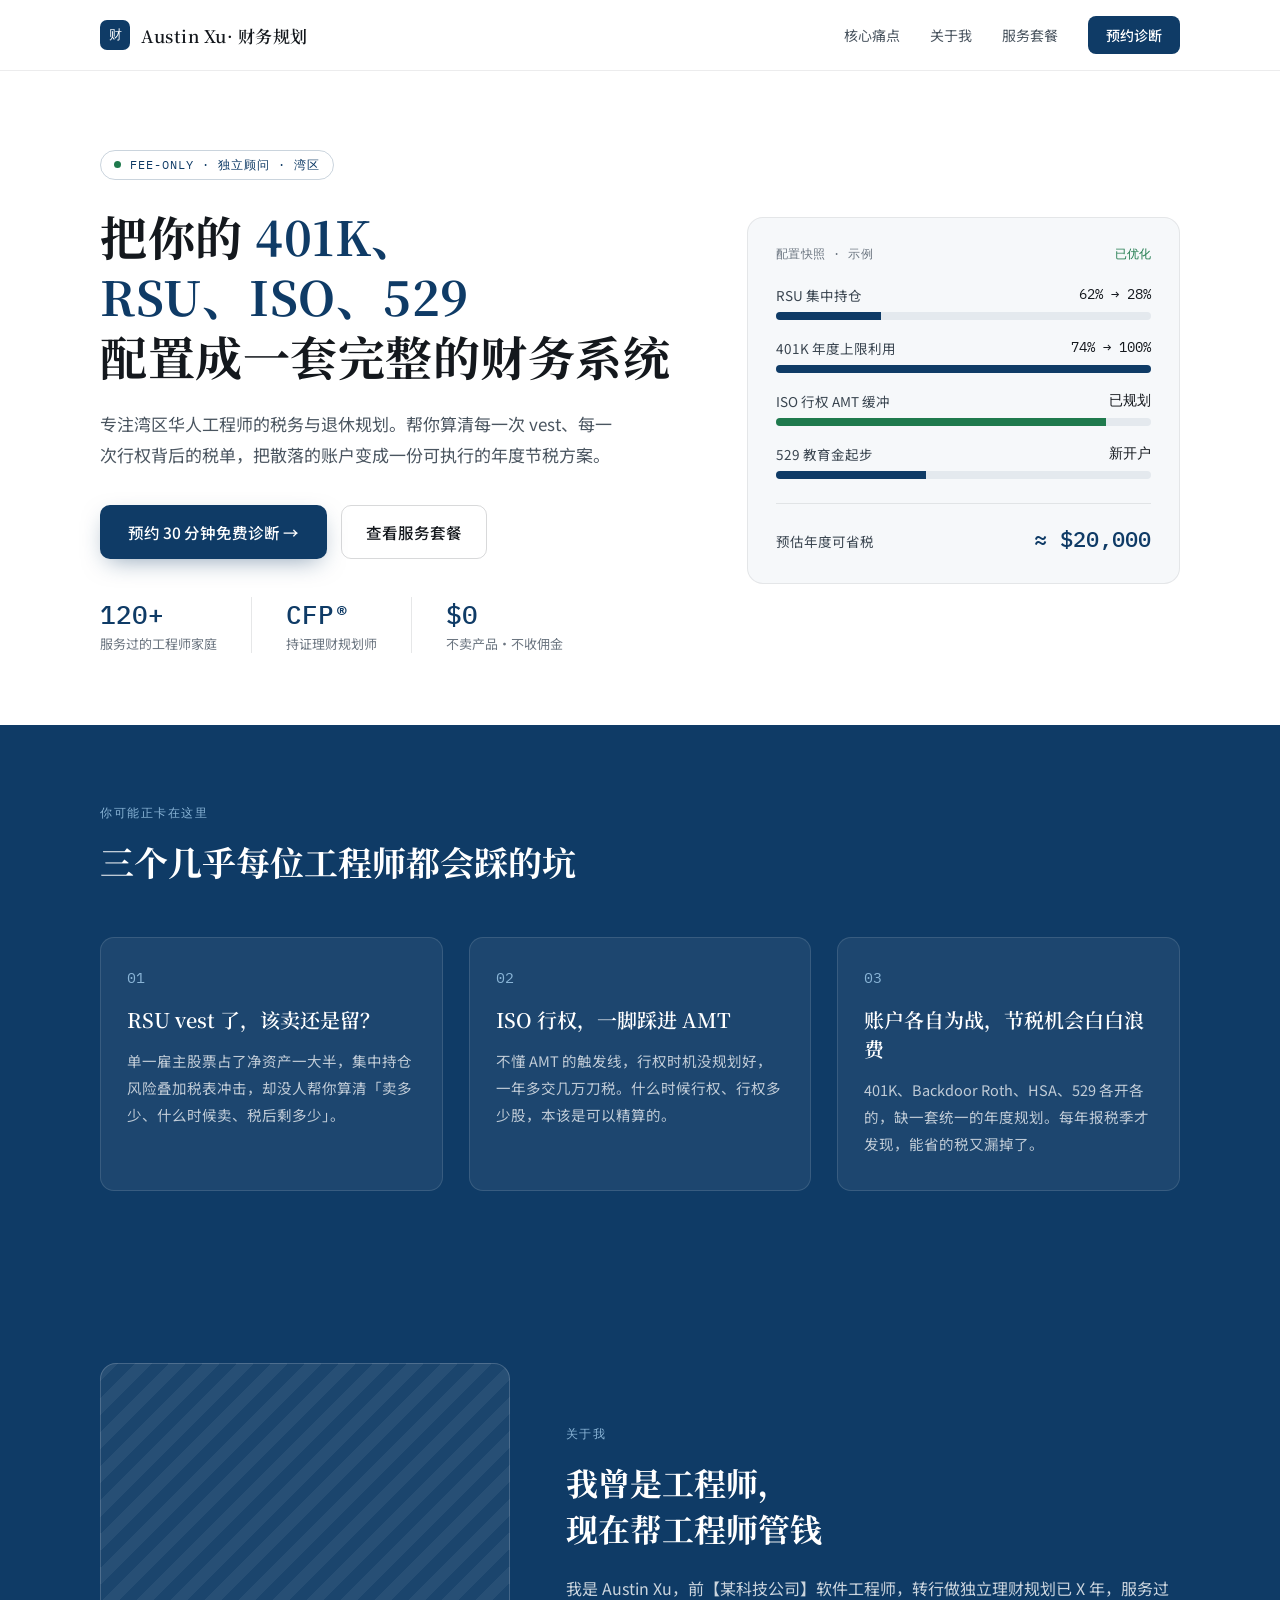
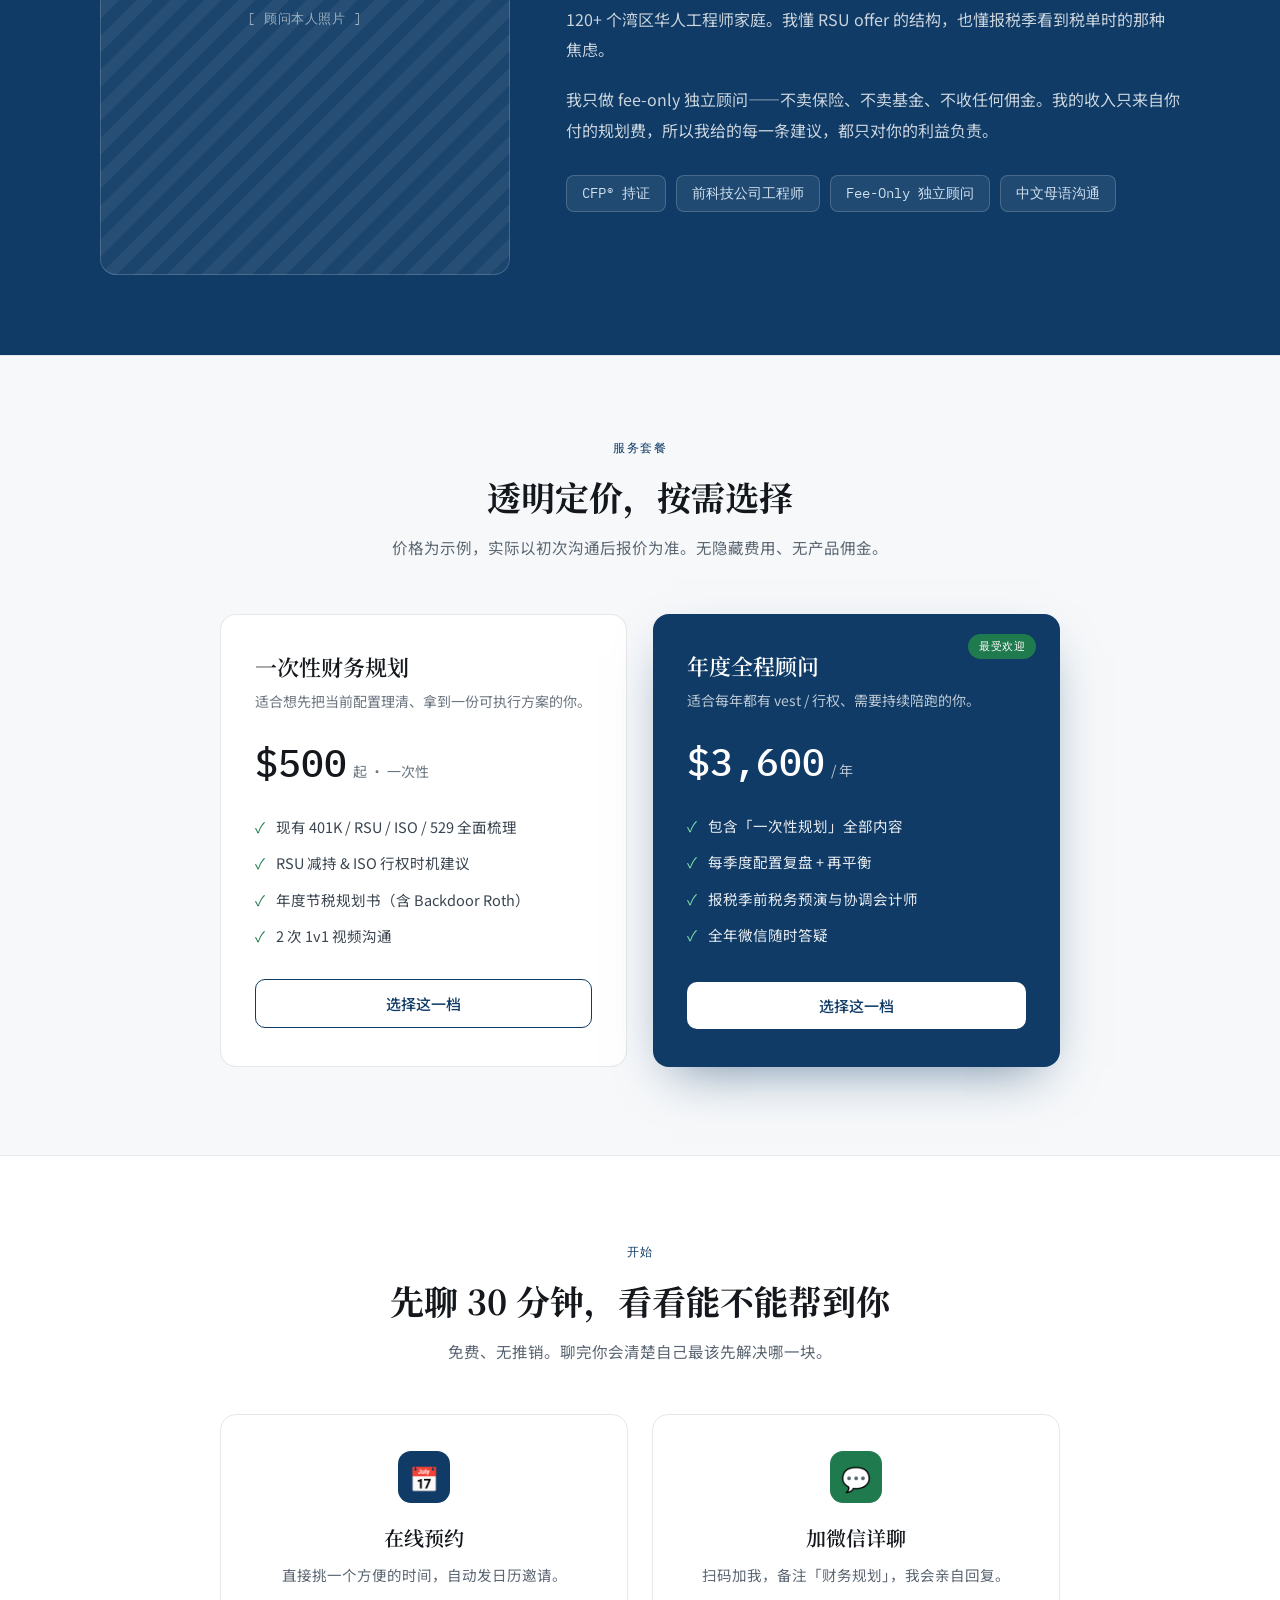
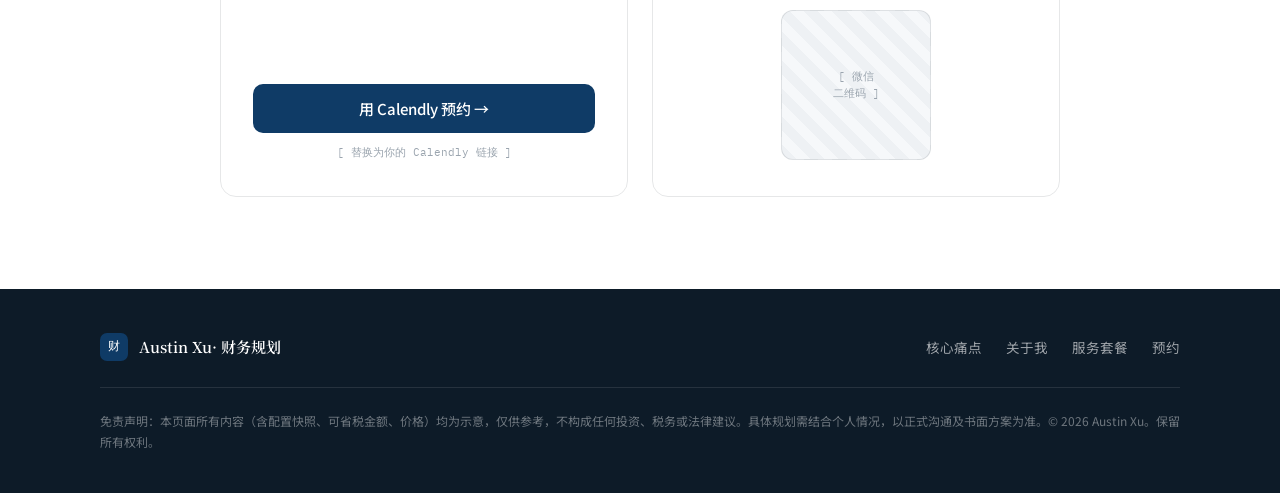
==== commit 60242b2b: "style: About 区域改为深蓝深色区块" ====
--- a/index.html
+++ b/index.html
@@ -149,28 +149,30 @@
   </section>
 
   <!-- ABOUT -->
-  <section id="about" class="about" style="max-width:1160px;margin:0 auto;padding:88px 40px 80px;display:grid;grid-template-columns:.8fr 1.2fr;gap:56px;align-items:center">
+  <section id="about" style="background:var(--accent,#0f3b66);color:#fff">
+  <div class="about" style="max-width:1160px;margin:0 auto;padding:88px 40px 80px;display:grid;grid-template-columns:.8fr 1.2fr;gap:56px;align-items:center">
     <div>
-      <div class="about-photo" style="width:100%;aspect-ratio:4/5;border-radius:16px;background:repeating-linear-gradient(135deg,#eef1f4 0 12px,#f6f8fa 12px 24px);border:1px solid rgba(15,24,29,.1);display:flex;align-items:center;justify-content:center">
-        <span style="font-family:'IBM Plex Mono',monospace;font-size:12.5px;color:#9aa4ae;letter-spacing:.5px">[ 顾问本人照片 ]</span>
+      <div class="about-photo" style="width:100%;aspect-ratio:4/5;border-radius:16px;background:repeating-linear-gradient(135deg,rgba(255,255,255,.10) 0 12px,rgba(255,255,255,.05) 12px 24px);border:1px solid rgba(255,255,255,.18);display:flex;align-items:center;justify-content:center">
+        <span style="font-family:'IBM Plex Mono',monospace;font-size:12.5px;color:rgba(255,255,255,.55);letter-spacing:.5px">[ 顾问本人照片 ]</span>
       </div>
     </div>
     <div>
-      <div style="font-family:'IBM Plex Mono',monospace;font-size:12px;letter-spacing:1.5px;color:var(--accent,#0f3b66);text-transform:uppercase;margin-bottom:16px">关于我</div>
-      <h2 style="font-family:'Noto Serif SC',serif;font-weight:700;font-size:32px;line-height:1.45;margin:0 0 22px">我曾是工程师，<br>现在帮工程师管钱</h2>
-      <p style="font-size:16px;line-height:1.9;color:#3a4550;margin:0 0 20px">
+      <div style="font-family:'IBM Plex Mono',monospace;font-size:12px;letter-spacing:1.5px;color:#89b4d6;text-transform:uppercase;margin-bottom:16px">关于我</div>
+      <h2 style="font-family:'Noto Serif SC',serif;font-weight:700;font-size:32px;line-height:1.45;margin:0 0 22px;color:#fff">我曾是工程师，<br>现在帮工程师管钱</h2>
+      <p style="font-size:16px;line-height:1.9;color:rgba(255,255,255,.78);margin:0 0 20px">
 我是 Austin Xu，前【某科技公司】软件工程师，转行做独立理财规划已 X 年，服务过 120+ 个湾区华人工程师家庭。我懂 RSU offer 的结构，也懂报税季看到税单时的那种焦虑。
       </p>
-      <p style="font-size:16px;line-height:1.9;color:#3a4550;margin:0 0 30px">
+      <p style="font-size:16px;line-height:1.9;color:rgba(255,255,255,.78);margin:0 0 30px">
         我只做 fee-only 独立顾问——不卖保险、不卖基金、不收任何佣金。我的收入只来自你付的规划费，所以我给的每一条建议，都只对你的利益负责。
       </p>
       <div style="display:flex;flex-wrap:wrap;gap:10px">
-        <span style="padding:8px 15px;background:#eef3f8;border:1px solid rgba(15,59,102,.14);border-radius:8px;font-size:13.5px;font-family:'IBM Plex Mono',monospace;color:var(--accent,#0f3b66)">CFP® 持证</span>
-        <span style="padding:8px 15px;background:#eef3f8;border:1px solid rgba(15,59,102,.14);border-radius:8px;font-size:13.5px;font-family:'IBM Plex Mono',monospace;color:var(--accent,#0f3b66)">前科技公司工程师</span>
-        <span style="padding:8px 15px;background:#eef3f8;border:1px solid rgba(15,59,102,.14);border-radius:8px;font-size:13.5px;font-family:'IBM Plex Mono',monospace;color:var(--accent,#0f3b66)">Fee-Only 独立顾问</span>
-        <span style="padding:8px 15px;background:#eef3f8;border:1px solid rgba(15,59,102,.14);border-radius:8px;font-size:13.5px;font-family:'IBM Plex Mono',monospace;color:var(--accent,#0f3b66)">中文母语沟通</span>
-      </div>
-    </div>
+        <span style="padding:8px 15px;background:rgba(255,255,255,.08);border:1px solid rgba(255,255,255,.18);border-radius:8px;font-size:13.5px;font-family:'IBM Plex Mono',monospace;color:#cfe0ef">CFP® 持证</span>
+        <span style="padding:8px 15px;background:rgba(255,255,255,.08);border:1px solid rgba(255,255,255,.18);border-radius:8px;font-size:13.5px;font-family:'IBM Plex Mono',monospace;color:#cfe0ef">前科技公司工程师</span>
+        <span style="padding:8px 15px;background:rgba(255,255,255,.08);border:1px solid rgba(255,255,255,.18);border-radius:8px;font-size:13.5px;font-family:'IBM Plex Mono',monospace;color:#cfe0ef">Fee-Only 独立顾问</span>
+        <span style="padding:8px 15px;background:rgba(255,255,255,.08);border:1px solid rgba(255,255,255,.18);border-radius:8px;font-size:13.5px;font-family:'IBM Plex Mono',monospace;color:#cfe0ef">中文母语沟通</span>
+      </div>
+    </div>
+  </div>
   </section>
 
   <!-- PRICING -->
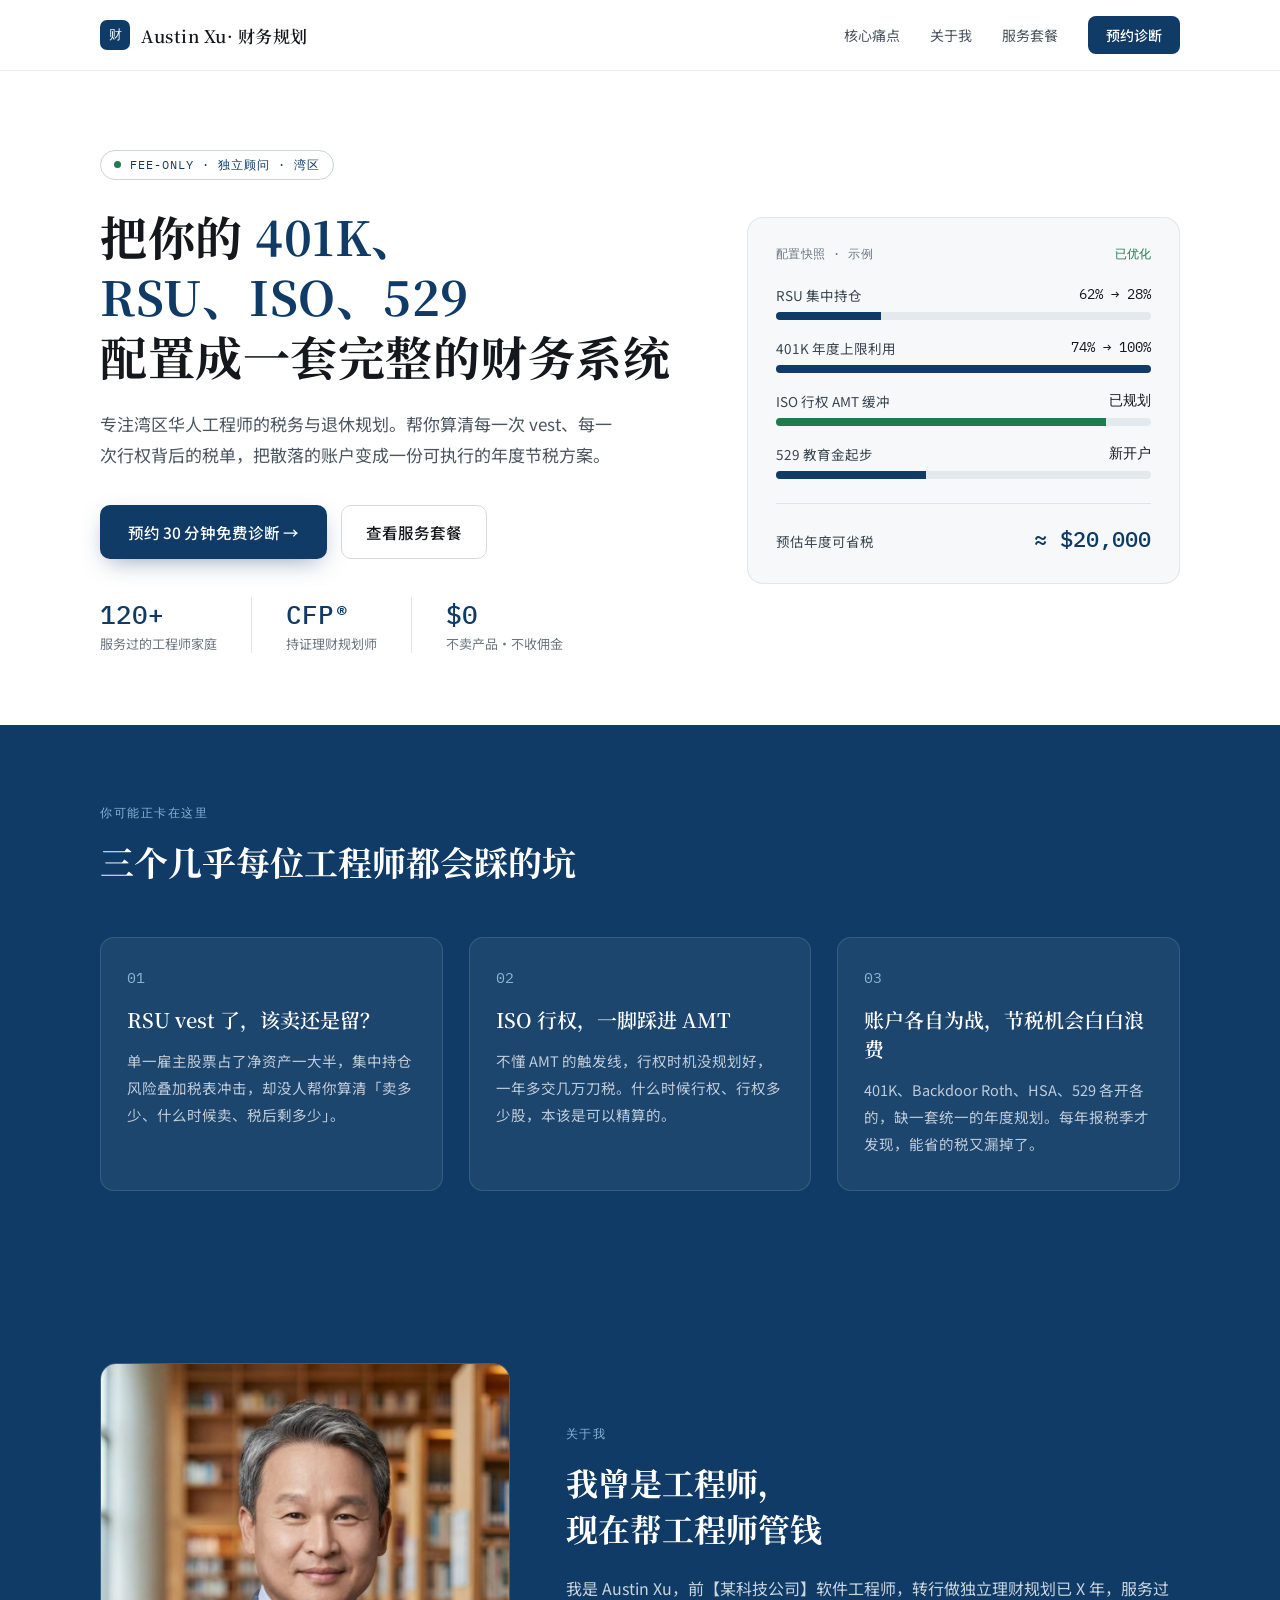
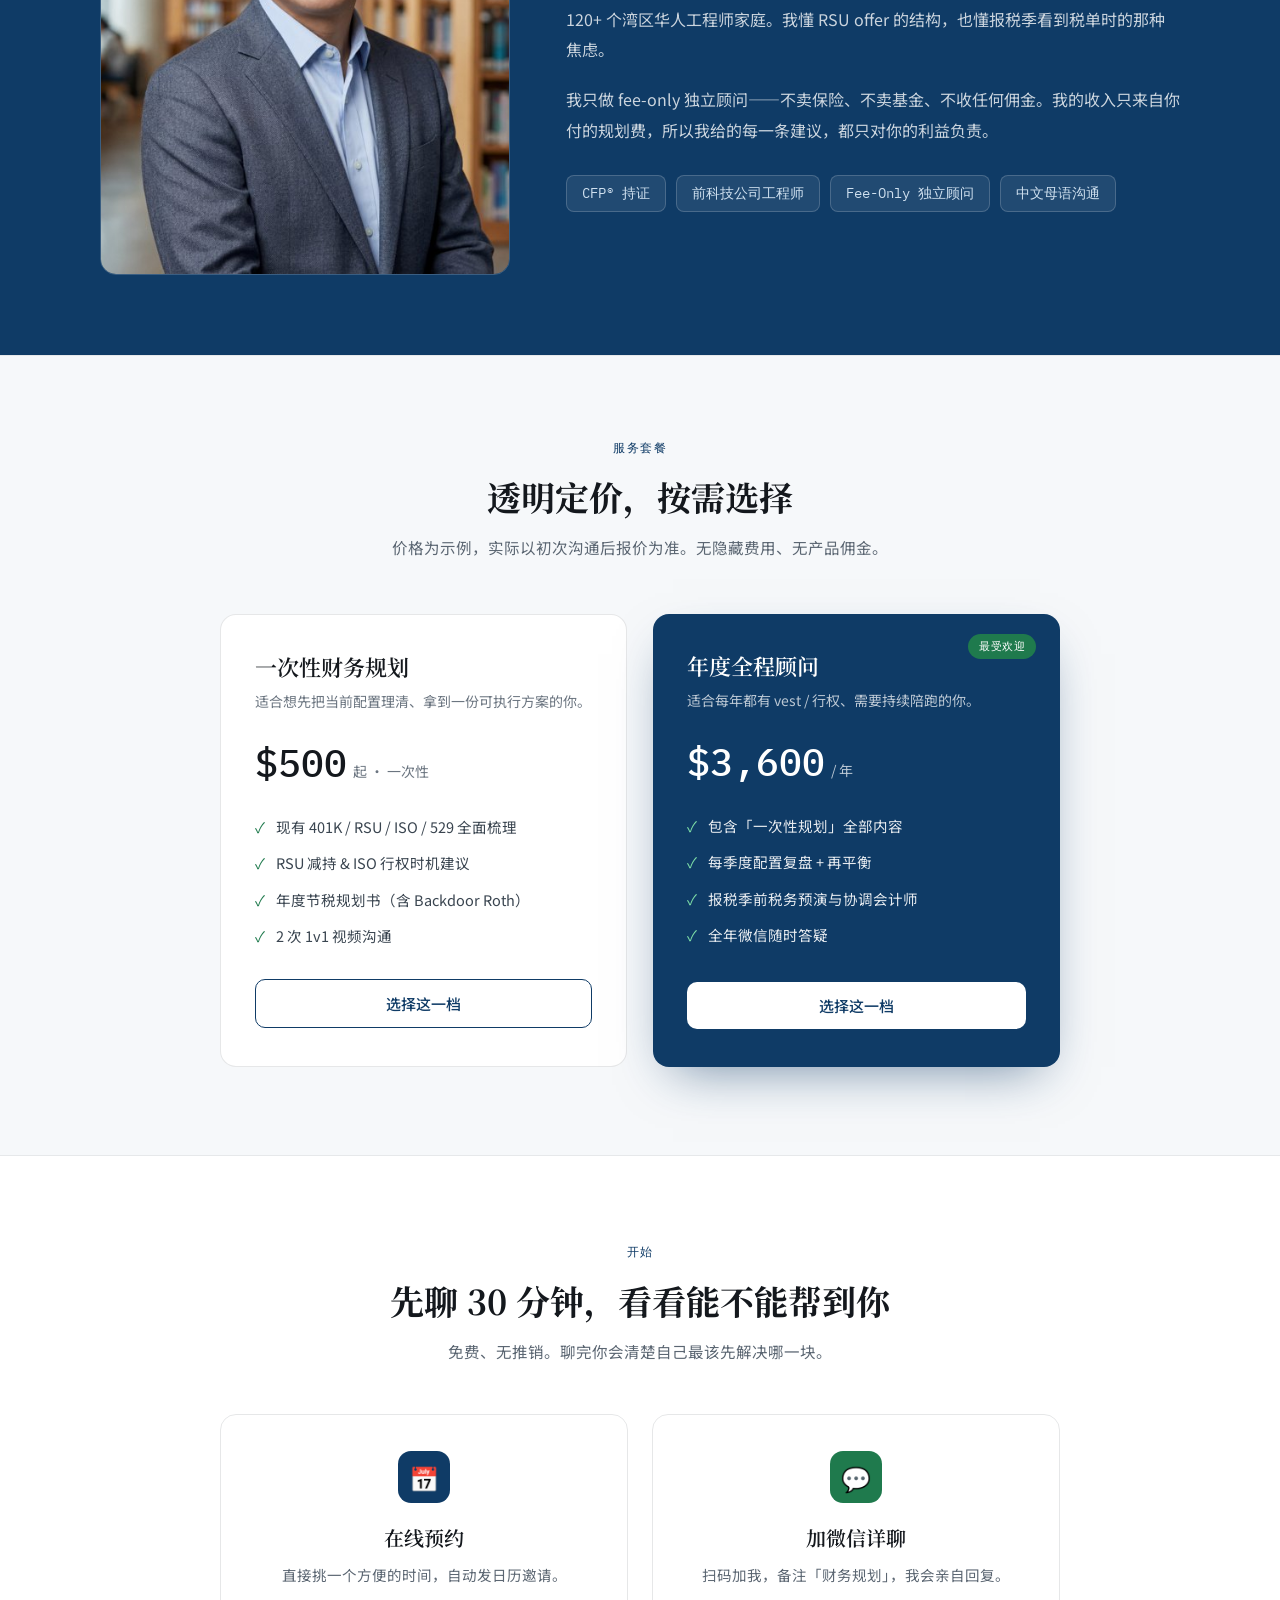
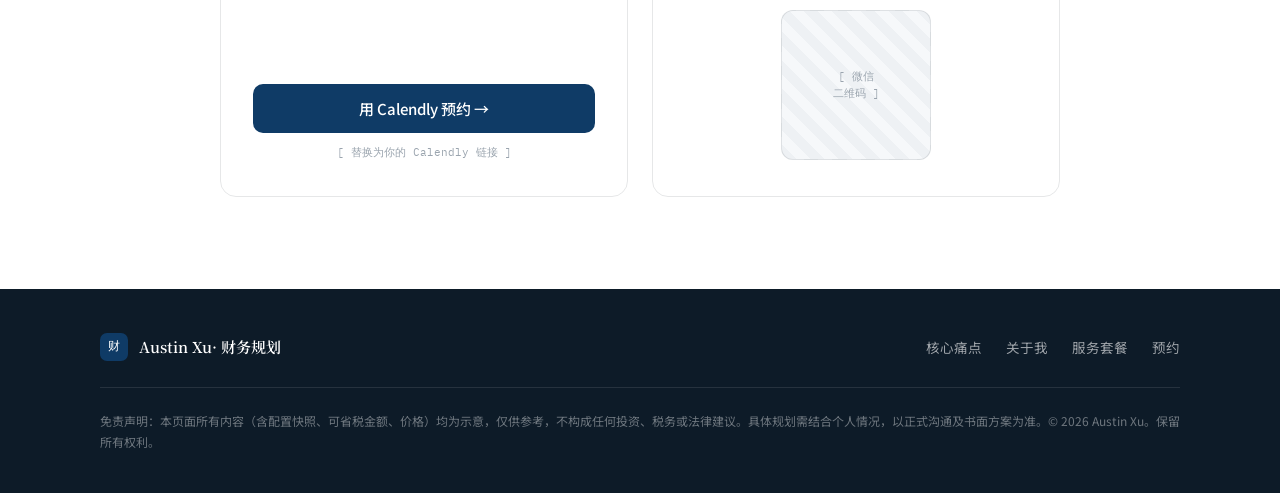
==== commit e75f4346: "feat: 替换顾问照片为真实 headshot" ====
--- a/index.html
+++ b/index.html
@@ -152,9 +152,7 @@
   <section id="about" style="background:var(--accent,#0f3b66);color:#fff">
   <div class="about" style="max-width:1160px;margin:0 auto;padding:88px 40px 80px;display:grid;grid-template-columns:.8fr 1.2fr;gap:56px;align-items:center">
     <div>
-      <div class="about-photo" style="width:100%;aspect-ratio:4/5;border-radius:16px;background:repeating-linear-gradient(135deg,rgba(255,255,255,.10) 0 12px,rgba(255,255,255,.05) 12px 24px);border:1px solid rgba(255,255,255,.18);display:flex;align-items:center;justify-content:center">
-        <span style="font-family:'IBM Plex Mono',monospace;font-size:12.5px;color:rgba(255,255,255,.55);letter-spacing:.5px">[ 顾问本人照片 ]</span>
-      </div>
+      <img class="about-photo" src="assets/headshot.jpg" alt="Austin Xu 顾问本人照片" style="display:block;width:100%;aspect-ratio:4/5;object-fit:cover;object-position:center top;border-radius:16px;border:1px solid rgba(255,255,255,.18)">
     </div>
     <div>
       <div style="font-family:'IBM Plex Mono',monospace;font-size:12px;letter-spacing:1.5px;color:#89b4d6;text-transform:uppercase;margin-bottom:16px">关于我</div>
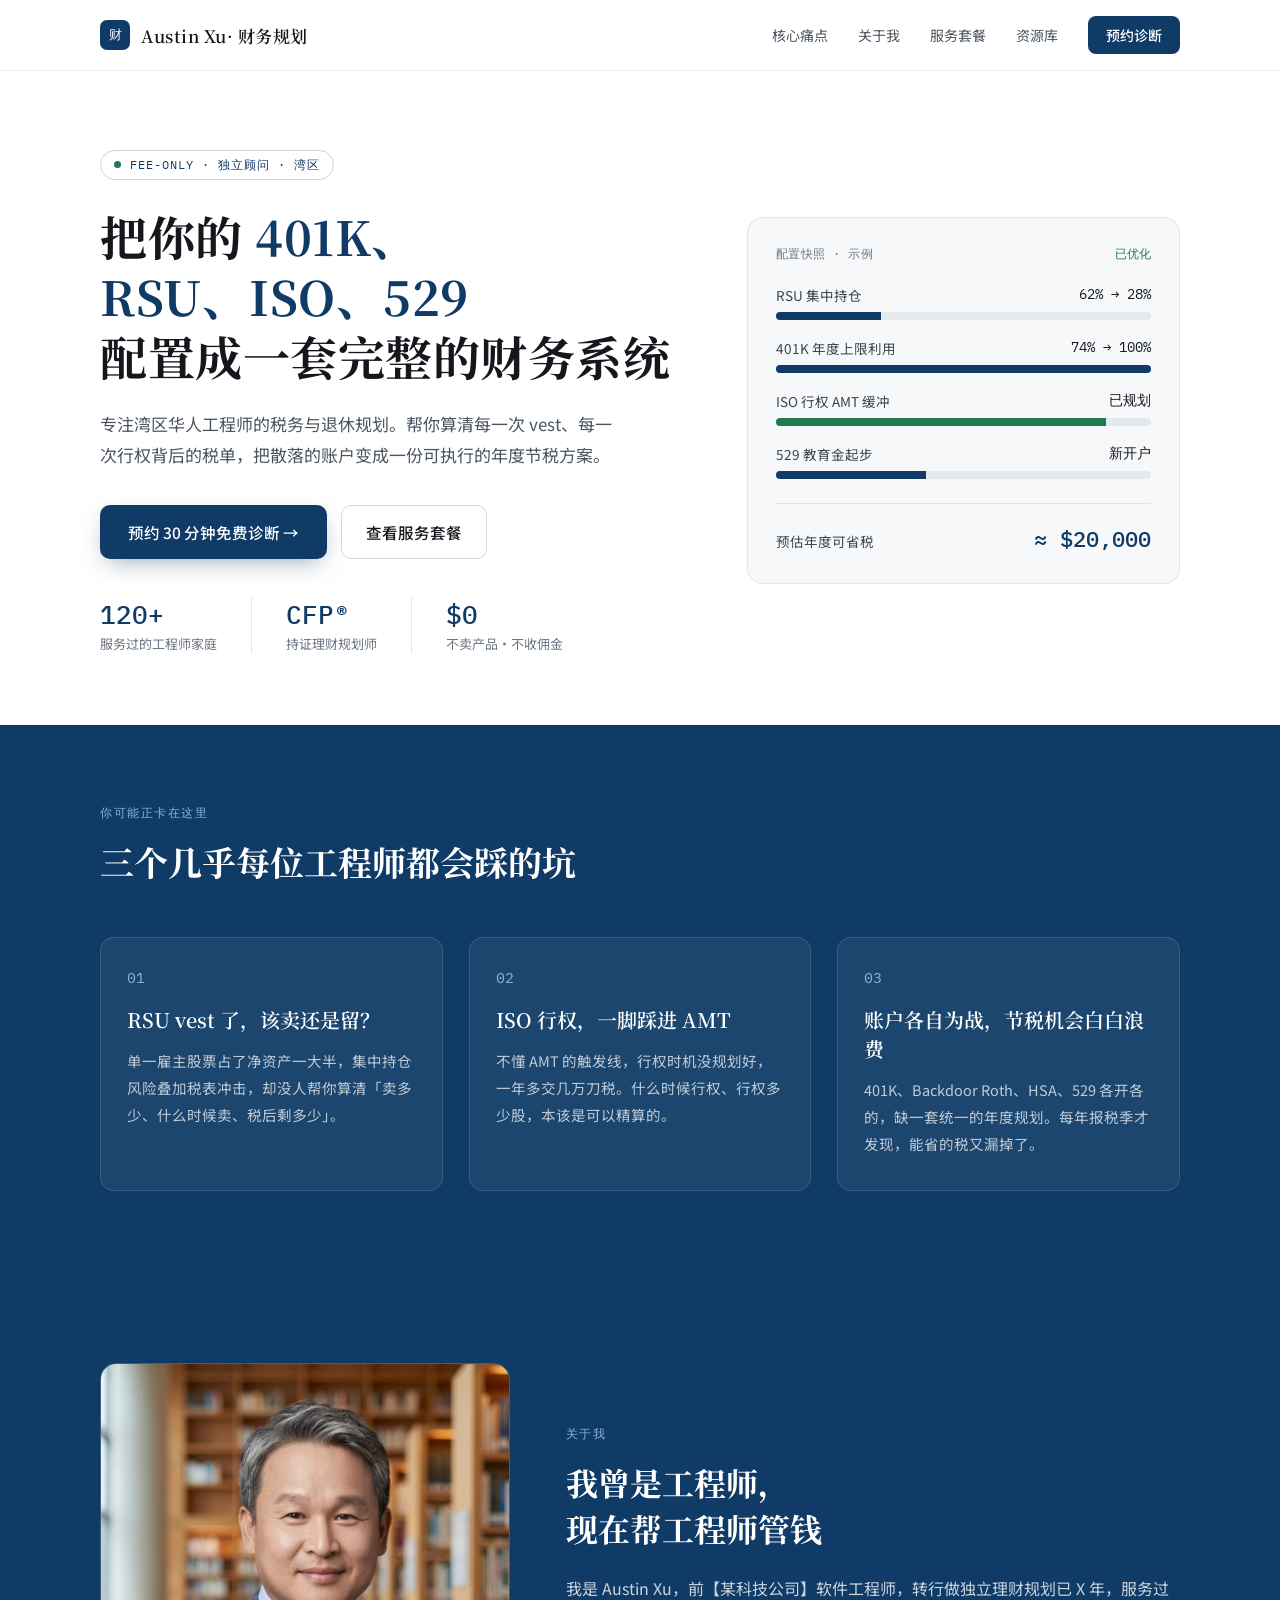
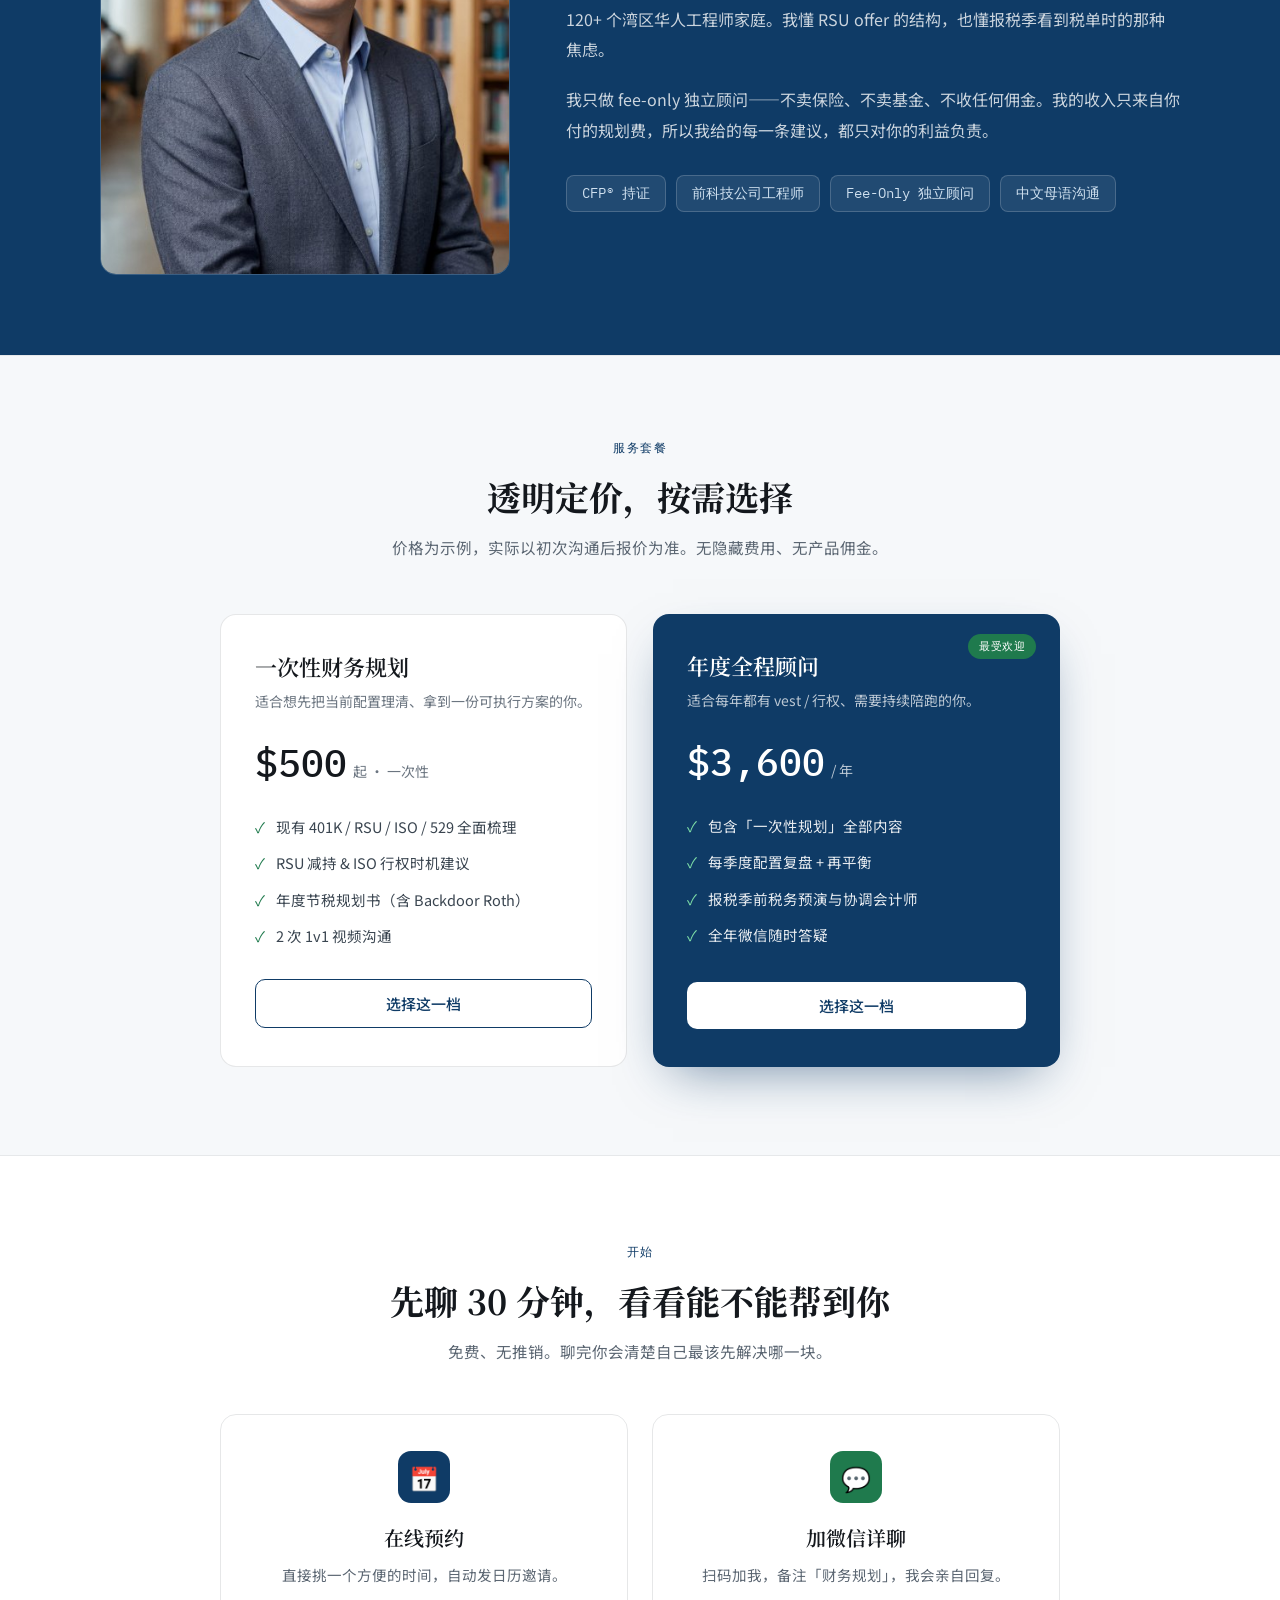
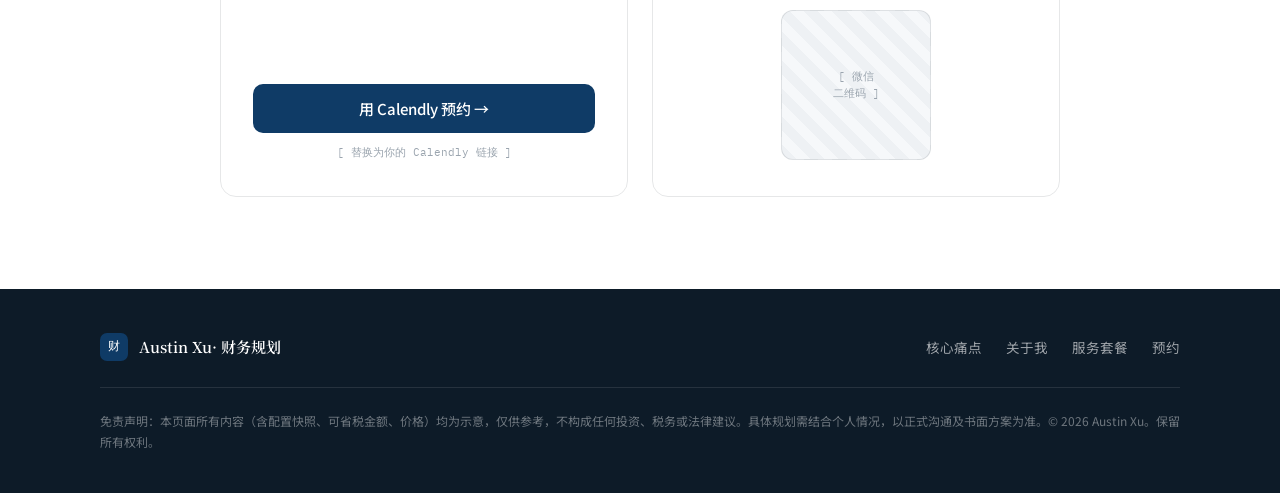
==== commit ab655c74: "feat: 资源库页面 + 首页导航互链" ====
--- a/index.html
+++ b/index.html
@@ -46,6 +46,7 @@
         <a class="nav-link" href="#pains" style="font-size:14px;color:#4a5560;font-weight:400">核心痛点</a>
         <a class="nav-link" href="#about" style="font-size:14px;color:#4a5560;font-weight:400">关于我</a>
         <a class="nav-link" href="#pricing" style="font-size:14px;color:#4a5560;font-weight:400">服务套餐</a>
+        <a class="nav-link" href="resources.html" style="font-size:14px;color:#4a5560;font-weight:400">资源库</a>
         <a href="#book" style="display:inline-flex;align-items:center;gap:7px;background:var(--accent,#0f3b66);color:#fff;font-size:14px;font-weight:500;padding:9px 18px;border-radius:8px">预约诊断</a>
       </nav>
     </div>
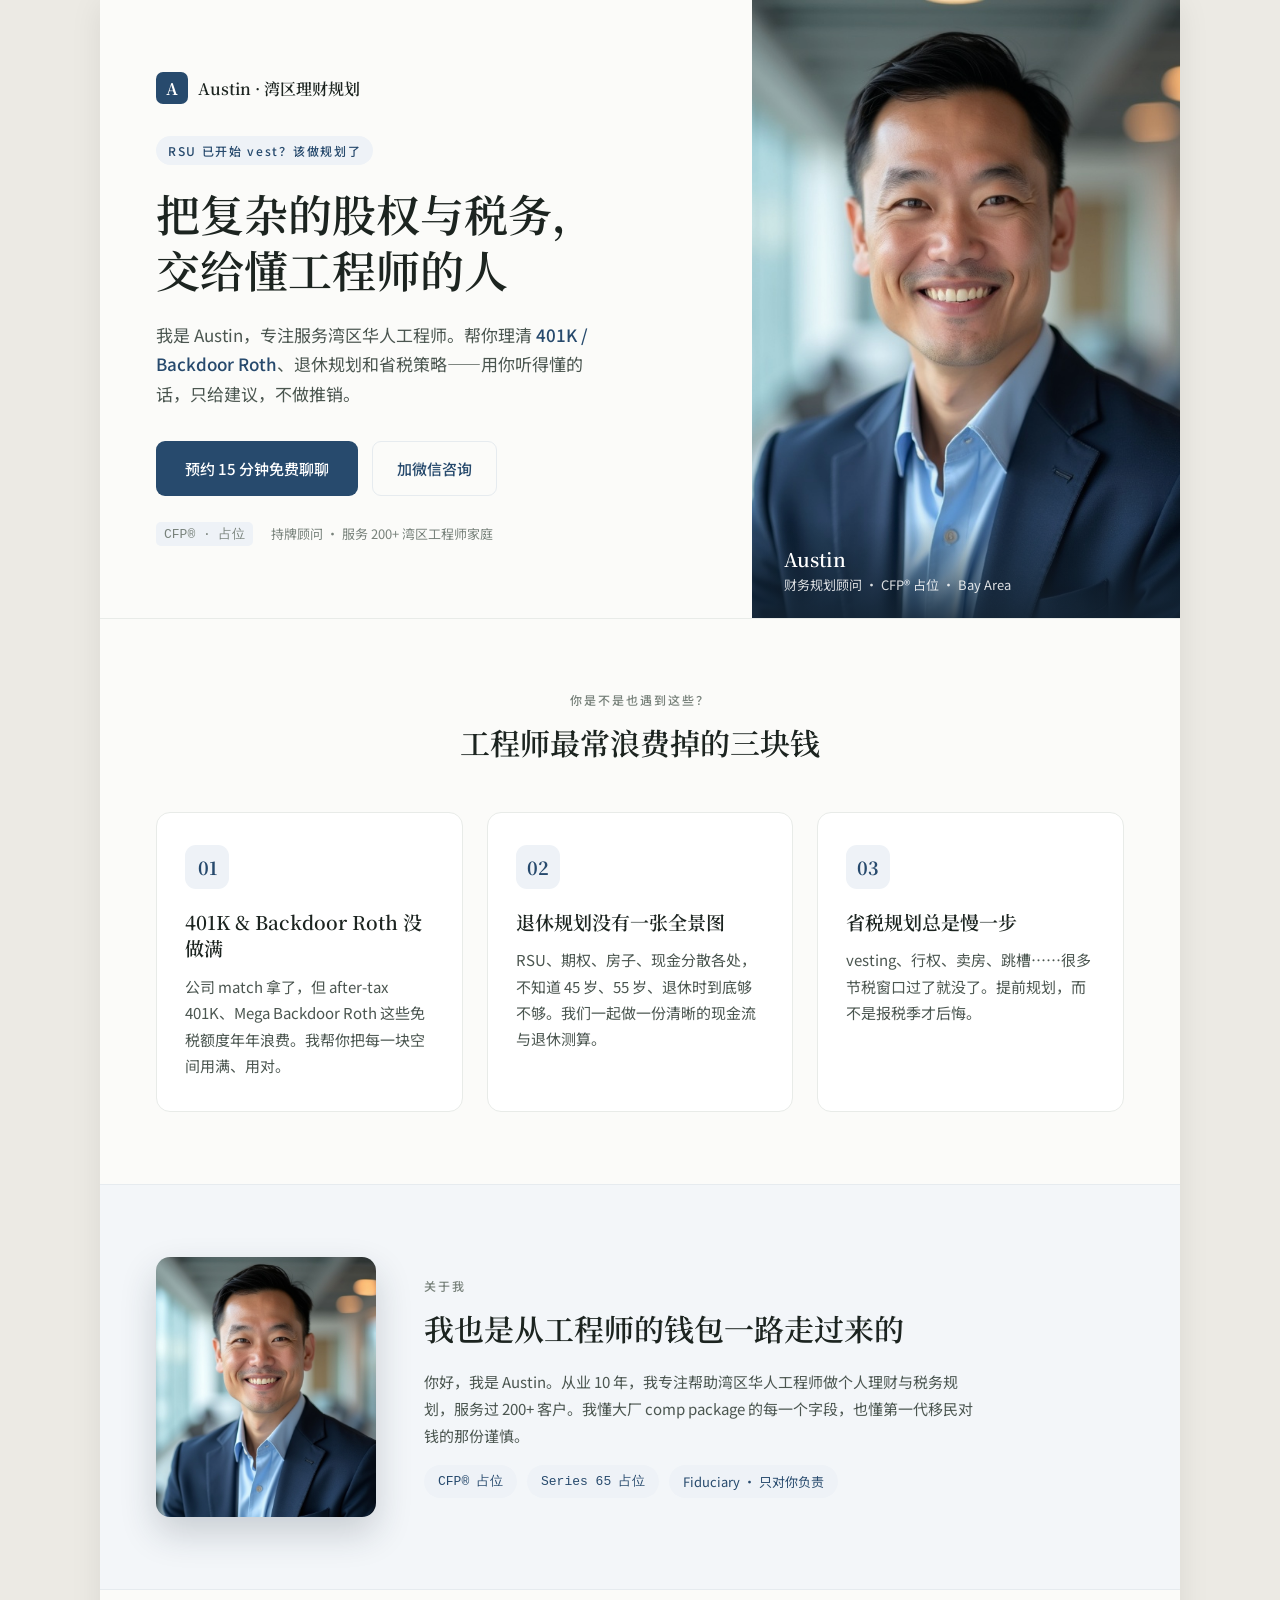
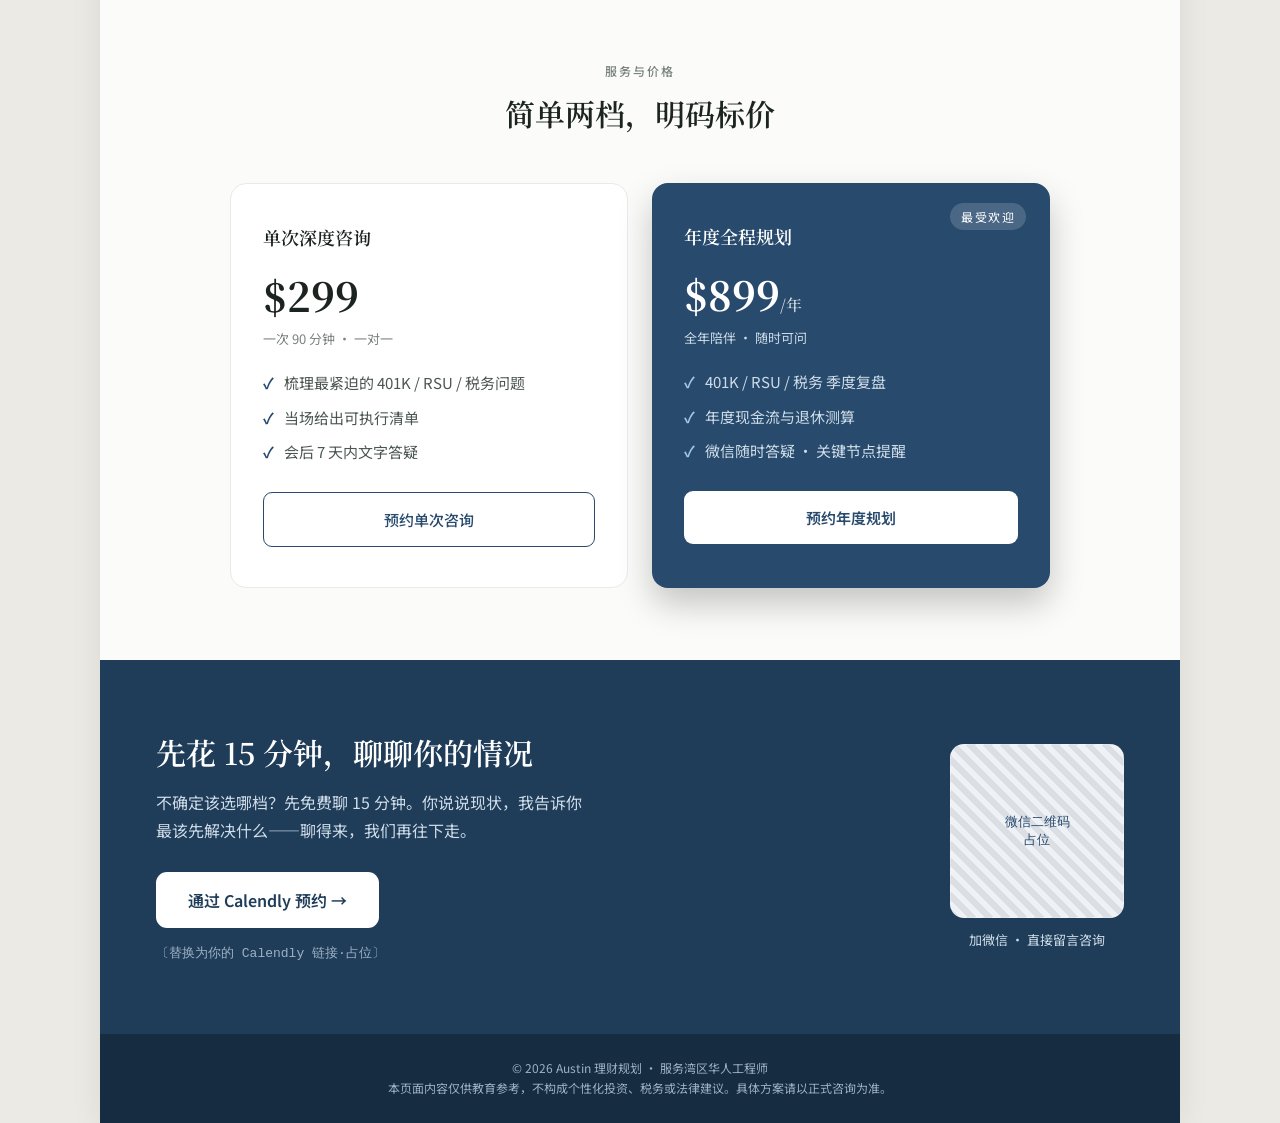
==== commit 9710a23d: "feat: 湾区理财顾问落地页 + Austin 理财设计系统 从 Claude Design 项目同步设计系统（tokens / components / guidelines / ui_kit），" ====
--- a/index.html
+++ b/index.html
@@ -2,275 +2,250 @@
 <html lang="zh">
 <head>
 <meta charset="utf-8">
-<meta name="viewport" content="width=device-width, initial-scale=1">
-<title>Austin Xu · 硅谷华人工程师财务规划</title>
+<meta name="viewport" content="width=device-width,initial-scale=1">
+<title>Austin · 湾区理财规划</title>
+<meta name="description" content="专注服务湾区华人工程师的个人理财与税务规划：401K / Backdoor Roth / RSU 与退休测算。只给建议，不做推销。">
 <link rel="preconnect" href="https://fonts.googleapis.com">
 <link rel="preconnect" href="https://fonts.gstatic.com" crossorigin>
-<link href="https://fonts.googleapis.com/css2?family=Noto+Serif+SC:wght@500;600;700&family=Noto+Sans+SC:wght@300;400;500;700&family=IBM+Plex+Mono:wght@400;500&display=swap" rel="stylesheet">
+<!-- Design system entry — imports fonts + all four token files. -->
+<link rel="stylesheet" href="design-system/styles.css">
 <style>
-  *{box-sizing:border-box}
-  html{scroll-behavior:smooth}
-  body{margin:0;background:#ffffff;color:#14181d;font-family:"Noto Sans SC",system-ui,sans-serif;-webkit-font-smoothing:antialiased}
-  a{color:inherit;text-decoration:none}
-  ::selection{background:var(--accent,#0f3b66);color:#fff}
-
-  /* responsive */
-  @media (max-width:900px){
-    .nav-inner{padding:14px 20px !important}
-    .nav-links{gap:16px !important}
-    .nav-links .nav-link{display:none !important}
-    .hero{grid-template-columns:1fr !important;padding:48px 20px 52px !important;gap:36px !important}
-    .hero h1{font-size:34px !important}
-    .section-pad{padding:56px 20px !important}
-    .pains-grid{grid-template-columns:1fr !important}
-    .about{grid-template-columns:1fr !important;gap:32px !important}
-    .about-photo{max-width:320px}
-    .pricing-grid{grid-template-columns:1fr !important}
-    .book-grid{grid-template-columns:1fr !important}
-    .footer-inner{padding:36px 20px 32px !important}
+  /* ---- page shell ---- */
+  body{margin:0;background:var(--page);font-family:var(--font-body)}
+  a{color:var(--link);text-decoration:none}
+  a:hover{filter:brightness(.85)}
+  img{max-width:100%}
+  .page{max-width:var(--page-max);margin:0 auto;background:var(--bg);box-shadow:0 4px 30px rgba(0,0,0,.08)}
+  h1,h2,h3{color:var(--ink);font-family:var(--font-display);margin:0}
+  section{padding:var(--section-y) var(--section-x)}
+
+  /* ---- hero ---- */
+  .hero{display:flex;min-height:560px}
+  .hero-l{flex:1;padding:var(--section-y) var(--section-x);display:flex;flex-direction:column;justify-content:center}
+  .brand{display:flex;align-items:center;gap:10px;margin-bottom:32px}
+  .mark{width:32px;height:32px;border-radius:var(--radius-sm);background:var(--accent);color:var(--on-accent);display:flex;align-items:center;justify-content:center;font:700 16px var(--font-display)}
+  .brand span{font:600 16px var(--font-display);color:var(--ink)}
+  .eyebrow{display:inline-block;width:fit-content;font-size:var(--text-eyebrow);letter-spacing:.14em;color:var(--accent);font-weight:500;margin-bottom:20px;padding:6px 12px;background:var(--accent-tint);border-radius:var(--radius-pill)}
+  h1{font-weight:600;font-size:var(--text-hero);line-height:var(--lh-tight);text-wrap:pretty;margin-bottom:22px}
+  .lead{font-size:var(--text-lead);line-height:var(--lh-body);color:var(--body);max-width:440px;text-wrap:pretty;margin:0 0 32px}
+  .lead b{color:var(--accent);font-weight:500}
+  .btns{display:flex;gap:14px;margin-bottom:26px;flex-wrap:wrap}
+  .btn{display:inline-flex;align-items:center;font-weight:500;font-size:var(--text-body);border-radius:var(--radius);padding:16px 28px;border:1px solid transparent;box-sizing:border-box}
+  .btn.p{background:var(--accent);color:var(--on-accent)}
+  .btn.s{color:var(--accent);border-color:var(--accent-border);padding:16px 24px}
+  .trust{display:flex;align-items:center;gap:18px;font-size:var(--text-small);color:var(--muted);flex-wrap:wrap}
+  .trust .m{font-family:var(--font-mono);background:var(--accent-tint);padding:3px 8px;border-radius:5px}
+  .hero-r{flex:none;width:428px;position:relative;background:var(--accent)}
+  .hero-r img{display:block;width:100%;height:100%;object-fit:cover;opacity:.97}
+  /* the only gradient in the system: legibility scrim on the hero photo */
+  .cap{position:absolute;left:0;right:0;bottom:0;padding:24px 32px;background:linear-gradient(0deg,rgba(20,36,52,.85),transparent);color:var(--on-accent)}
+  .cap .nm{font:600 19px var(--font-display)}
+  .cap .rl{font-size:var(--text-small);opacity:.85;margin-top:3px}
+
+  /* ---- section headings ---- */
+  .center{text-align:center;margin-bottom:48px}
+  .k{font-size:var(--text-eyebrow);letter-spacing:var(--track-eyebrow);color:var(--muted);font-weight:500;margin-bottom:12px}
+  .center h2{font-weight:600;font-size:var(--text-h2)}
+
+  /* ---- pain-point cards ---- */
+  .grid3{display:grid;grid-template-columns:repeat(3,1fr);gap:var(--gap-card)}
+  .fcard{padding:var(--pad-card);background:var(--surface);border:1px solid var(--line);border-radius:var(--radius-lg)}
+  .chip{width:44px;height:44px;border-radius:var(--radius-md);background:var(--accent-tint);color:var(--accent);display:flex;align-items:center;justify-content:center;font:700 18px var(--font-display);margin-bottom:20px}
+  .fcard h3{font-weight:600;font-size:var(--text-h3);line-height:var(--lh-snug);margin-bottom:12px}
+  .fcard p{margin:0;font-size:var(--text-body);line-height:var(--lh-body);color:var(--body)}
+
+  /* ---- about band ---- */
+  .about{display:flex;gap:48px;align-items:center;background:var(--accent-band);border-top:1px solid var(--accent-border);border-bottom:1px solid var(--accent-border)}
+  .about img{flex:none;width:220px;height:260px;object-fit:cover;border-radius:var(--radius-lg);box-shadow:var(--shadow-photo)}
+  .about h2{font-weight:600;font-size:var(--text-h2);margin-bottom:18px}
+  .about p{font-size:var(--text-body);line-height:var(--lh-loose);color:var(--body);max-width:560px;margin:0 0 16px}
+  .tags{display:flex;flex-wrap:wrap;gap:10px;margin-top:8px}
+  .tag{font-size:var(--text-small);color:var(--accent);background:var(--accent-tint);padding:7px 14px;border-radius:var(--radius-pill)}
+  .tag.mono{font-family:var(--font-mono)}
+
+  /* ---- pricing ---- */
+  .prices{display:grid;grid-template-columns:1fr 1fr;gap:var(--gap-card);max-width:820px;margin:0 auto}
+  .tier{padding:var(--pad-card-lg);border-radius:var(--radius-xl);box-sizing:border-box}
+  .tier.plain{background:var(--surface);border:1px solid var(--line)}
+  .tier.feat{position:relative;background:var(--accent);color:var(--on-accent);box-shadow:var(--shadow-pop)}
+  .tier .nm{font:600 var(--text-title) var(--font-display);color:inherit}
+  .tier.plain .nm{color:var(--ink)}
+  .fig{margin:16px 0 6px;font:700 var(--text-price) var(--font-display)}
+  .fig .per{font-size:16px;font-weight:500;opacity:.8}
+  .tier.plain .fig{color:var(--ink)}
+  .badge{position:absolute;top:20px;right:24px;font-size:var(--text-eyebrow);letter-spacing:.12em;background:rgba(255,255,255,.16);padding:5px 11px;border-radius:var(--radius-pill)}
+  .sub{font-size:var(--text-small);margin-bottom:24px}
+  .plain .sub{color:var(--muted)}
+  .feat .sub{color:var(--on-accent-muted)}
+  .feats{display:flex;flex-direction:column;gap:12px;font-size:var(--text-body);line-height:1.5}
+  .plain .feats{color:var(--body)}
+  .feat .feats{color:var(--on-accent-muted)}
+  .feats div{display:flex;gap:10px}
+  .plain .feats .c{color:var(--accent);font-weight:700}
+  .feat .feats .c{color:var(--check);font-weight:700}
+  .tcta{display:block;text-align:center;margin-top:28px;padding:16px;border-radius:var(--radius);font-weight:500;font-size:var(--text-body);box-sizing:border-box}
+  .plain .tcta{border:1px solid var(--accent);color:var(--accent)}
+  .feat .tcta{background:var(--surface);color:var(--accent);font-weight:600}
+
+  /* ---- booking band ---- */
+  .book{background:var(--accent-strong);color:var(--on-accent)}
+  .book .in{display:flex;gap:52px;align-items:center;justify-content:space-between}
+  .book h2{color:var(--on-accent);font-weight:600;font-size:var(--text-h2);line-height:1.35;margin-bottom:16px}
+  .book p{font-size:var(--text-body-lg);line-height:var(--lh-body);color:var(--on-accent-muted);max-width:440px;margin:0 0 28px}
+  .cal{display:inline-block;padding:16px 32px;background:var(--surface);color:var(--accent-strong);border-radius:var(--radius-md);font-weight:600;font-size:var(--text-body-lg)}
+  .calnote{margin-top:16px;font-size:var(--text-small);color:var(--on-accent-faint);font-family:var(--font-mono)}
+  .qrwrap{flex:none;text-align:center}
+  .qr{width:172px;height:172px;border-radius:var(--radius-lg);display:flex;align-items:center;justify-content:center;color:var(--accent);font:500 var(--text-small) var(--font-mono);text-align:center;border:1px solid rgba(255,255,255,.2);background-color:var(--accent-tint);background-image:repeating-linear-gradient(45deg,rgba(0,0,0,.08) 0 6px,transparent 6px 12px)}
+  .qrnote{margin-top:12px;font-size:var(--text-small);color:var(--on-accent-muted)}
+
+  footer{padding:24px var(--section-x);background:var(--accent-deep);color:var(--on-accent-faint);font-size:var(--text-eyebrow);line-height:1.7;text-align:center}
+
+  /* ---- responsive ----
+     The source .dc.html is a fixed 1080px composer artifact and the system has no
+     breakpoint tokens. These three stops are additive: they only relax layout and
+     step the type scale down — no token values are redefined globally. */
+  @media (max-width:1080px){
+    .page{box-shadow:none}
+    .hero-r{width:38%}
+  }
+  @media (max-width:860px){
+    .page{--section-y:56px;--section-x:32px;--text-hero:34px;--text-h2:26px}
+    .hero{flex-direction:column;min-height:0}
+    .hero-r{width:100%;height:360px;order:-1}
+    .lead{max-width:none}
+    .grid3{grid-template-columns:1fr}
+    .about{flex-direction:column;align-items:flex-start;gap:32px}
+    .book .in{flex-direction:column;align-items:flex-start;gap:40px}
+    .book p{max-width:none}
+  }
+  @media (max-width:640px){
+    .page{--section-y:44px;--section-x:20px;--text-hero:28px;--text-h2:23px;--pad-card:24px 20px;--pad-card-lg:28px 22px}
+    .hero-r{height:280px}
+    .prices{grid-template-columns:1fr}
+    .btns .btn{flex:1 1 100%;justify-content:center}
+  }
+  @media (prefers-reduced-motion:reduce){
+    *{transition:none!important;animation:none!important}
   }
 </style>
 </head>
+<!-- Accent scheme: add data-theme="green|teal|slate|bronze" to .page below.
+     No attribute = 深蓝 (default). -->
 <body>
-
-<div style="--accent:#0f3b66;width:100%;max-width:100%;overflow-x:hidden">
-
-  <!-- NAV -->
-  <header style="position:sticky;top:0;z-index:50;background:rgba(255,255,255,.86);backdrop-filter:blur(12px);border-bottom:1px solid rgba(15,24,29,.08)">
-    <div class="nav-inner" style="max-width:1160px;margin:0 auto;padding:16px 40px;display:flex;align-items:center;justify-content:space-between;gap:24px">
-      <a href="#top" style="display:flex;align-items:center;gap:11px">
-        <span style="width:30px;height:30px;border-radius:7px;background:var(--accent,#0f3b66);display:flex;align-items:center;justify-content:center;color:#fff;font-family:'IBM Plex Mono',monospace;font-size:13px;font-weight:500">财</span>
-        <span style="font-family:'Noto Serif SC',serif;font-weight:600;font-size:17px;letter-spacing:.5px">Austin Xu· 财务规划</span>
-      </a>
-      <nav class="nav-links" style="display:flex;align-items:center;gap:30px">
-        <a class="nav-link" href="#pains" style="font-size:14px;color:#4a5560;font-weight:400">核心痛点</a>
-        <a class="nav-link" href="#about" style="font-size:14px;color:#4a5560;font-weight:400">关于我</a>
-        <a class="nav-link" href="#pricing" style="font-size:14px;color:#4a5560;font-weight:400">服务套餐</a>
-        <a class="nav-link" href="resources.html" style="font-size:14px;color:#4a5560;font-weight:400">资源库</a>
-        <a href="#book" style="display:inline-flex;align-items:center;gap:7px;background:var(--accent,#0f3b66);color:#fff;font-size:14px;font-weight:500;padding:9px 18px;border-radius:8px">预约诊断</a>
-      </nav>
-    </div>
-  </header>
-
-  <!-- HERO -->
-  <section id="top" class="hero" style="max-width:1160px;margin:0 auto;padding:78px 40px 72px;display:grid;grid-template-columns:1.15fr .85fr;gap:60px;align-items:center">
+<div class="page">
+
+  <div class="hero">
+    <div class="hero-l">
+      <div class="brand"><div class="mark" aria-hidden="true">A</div><span>Austin · 湾区理财规划</span></div>
+      <div class="eyebrow">RSU 已开始 vest？该做规划了</div>
+      <h1>把复杂的股权与税务，<br>交给懂工程师的人</h1>
+      <p class="lead">我是 Austin，专注服务湾区华人工程师。帮你理清 <b>401K / Backdoor Roth</b>、退休规划和省税策略——用你听得懂的话，只给建议，不做推销。</p>
+      <div class="btns">
+        <a class="btn p" href="#book">预约 15 分钟免费聊聊</a>
+        <a class="btn s" href="#book">加微信咨询</a>
+      </div>
+      <div class="trust">
+        <span class="m">CFP® · 占位</span>
+        <span>持牌顾问 · 服务 200+ 湾区工程师家庭</span>
+      </div>
+    </div>
+    <div class="hero-r">
+      <img src="design-system/assets/about.jpg" alt="理财顾问 Austin 的照片">
+      <div class="cap">
+        <div class="nm">Austin</div>
+        <div class="rl">财务规划顾问 · CFP® 占位 · Bay Area</div>
+      </div>
+    </div>
+  </div>
+
+  <section style="border-top:1px solid var(--line)">
+    <div class="center">
+      <div class="k">你是不是也遇到这些？</div>
+      <h2>工程师最常浪费掉的三块钱</h2>
+    </div>
+    <div class="grid3">
+      <div class="fcard">
+        <div class="chip" aria-hidden="true">01</div>
+        <h3>401K &amp; Backdoor Roth 没做满</h3>
+        <p>公司 match 拿了，但 after-tax 401K、Mega Backdoor Roth 这些免税额度年年浪费。我帮你把每一块空间用满、用对。</p>
+      </div>
+      <div class="fcard">
+        <div class="chip" aria-hidden="true">02</div>
+        <h3>退休规划没有一张全景图</h3>
+        <p>RSU、期权、房子、现金分散各处，不知道 45 岁、55 岁、退休时到底够不够。我们一起做一份清晰的现金流与退休测算。</p>
+      </div>
+      <div class="fcard">
+        <div class="chip" aria-hidden="true">03</div>
+        <h3>省税规划总是慢一步</h3>
+        <p>vesting、行权、卖房、跳槽……很多节税窗口过了就没了。提前规划，而不是报税季才后悔。</p>
+      </div>
+    </div>
+  </section>
+
+  <section class="about">
+    <img src="design-system/assets/about.jpg" alt="理财顾问 Austin 的照片">
     <div>
-      <div style="display:inline-flex;align-items:center;gap:9px;padding:6px 13px;border:1px solid rgba(15,59,102,.22);border-radius:100px;margin-bottom:26px">
-        <span style="width:7px;height:7px;border-radius:50%;background:#1f7a4d"></span>
-        <span style="font-family:'IBM Plex Mono',monospace;font-size:11.5px;letter-spacing:1px;color:var(--accent,#0f3b66);text-transform:uppercase">FEE-ONLY · 独立顾问 · 湾区</span>
-      </div>
-      <h1 style="font-family:'Noto Serif SC',serif;font-weight:700;font-size:47px;line-height:1.28;letter-spacing:.5px;margin:0 0 22px;text-wrap:balance">
-        把你的 <span style="color:var(--accent,#0f3b66)">401K、RSU、ISO、529</span><br>配置成一套完整的财务系统
-      </h1>
-      <p style="font-size:17px;line-height:1.85;color:#4a5560;margin:0 0 34px;max-width:520px">
-        专注湾区华人工程师的税务与退休规划。帮你算清每一次 vest、每一次行权背后的税单，把散落的账户变成一份可执行的年度节税方案。
-      </p>
-      <div style="display:flex;flex-wrap:wrap;gap:14px;margin-bottom:38px">
-        <a href="#book" style="display:inline-flex;align-items:center;gap:9px;background:var(--accent,#0f3b66);color:#fff;font-size:15.5px;font-weight:500;padding:15px 28px;border-radius:10px;box-shadow:0 8px 24px -8px rgba(15,59,102,.5)">
-          预约 30 分钟免费诊断 →
-        </a>
-        <a href="#pricing" style="display:inline-flex;align-items:center;gap:9px;color:#14181d;font-size:15.5px;font-weight:500;padding:15px 24px;border-radius:10px;border:1px solid rgba(15,24,29,.16)">
-          查看服务套餐
-        </a>
-      </div>
-      <div style="display:flex;gap:34px;flex-wrap:wrap">
-        <div>
-          <div style="font-family:'IBM Plex Mono',monospace;font-size:26px;font-weight:500;color:var(--accent,#0f3b66)">120+</div>
-          <div style="font-size:13px;color:#6b7580;margin-top:3px">服务过的工程师家庭</div>
+      <div class="k">关于我</div>
+      <h2>我也是从工程师的钱包一路走过来的</h2>
+      <p>你好，我是 Austin。从业 10 年，我专注帮助湾区华人工程师做个人理财与税务规划，服务过 200+ 客户。我懂大厂 comp package 的每一个字段，也懂第一代移民对钱的那份谨慎。</p>
+      <div class="tags">
+        <span class="tag mono">CFP® 占位</span>
+        <span class="tag mono">Series 65 占位</span>
+        <span class="tag">Fiduciary · 只对你负责</span>
+      </div>
+    </div>
+  </section>
+
+  <section>
+    <div class="center">
+      <div class="k">服务与价格</div>
+      <h2>简单两档，明码标价</h2>
+    </div>
+    <div class="prices">
+      <div class="tier plain">
+        <div class="nm">单次深度咨询</div>
+        <div class="fig">$299</div>
+        <div class="sub">一次 90 分钟 · 一对一</div>
+        <div class="feats">
+          <div><span class="c" aria-hidden="true">✓</span>梳理最紧迫的 401K / RSU / 税务问题</div>
+          <div><span class="c" aria-hidden="true">✓</span>当场给出可执行清单</div>
+          <div><span class="c" aria-hidden="true">✓</span>会后 7 天内文字答疑</div>
         </div>
-        <div style="width:1px;background:rgba(15,24,29,.1)"></div>
-        <div>
-          <div style="font-family:'IBM Plex Mono',monospace;font-size:26px;font-weight:500;color:var(--accent,#0f3b66)">CFP®</div>
-          <div style="font-size:13px;color:#6b7580;margin-top:3px">持证理财规划师</div>
+        <a class="tcta" href="#book">预约单次咨询</a>
+      </div>
+      <div class="tier feat">
+        <span class="badge">最受欢迎</span>
+        <div class="nm">年度全程规划</div>
+        <div class="fig">$899<span class="per">/年</span></div>
+        <div class="sub">全年陪伴 · 随时可问</div>
+        <div class="feats">
+          <div><span class="c" aria-hidden="true">✓</span>401K / RSU / 税务 季度复盘</div>
+          <div><span class="c" aria-hidden="true">✓</span>年度现金流与退休测算</div>
+          <div><span class="c" aria-hidden="true">✓</span>微信随时答疑 · 关键节点提醒</div>
         </div>
-        <div style="width:1px;background:rgba(15,24,29,.1)"></div>
-        <div>
-          <div style="font-family:'IBM Plex Mono',monospace;font-size:26px;font-weight:500;color:var(--accent,#0f3b66)">$0</div>
-          <div style="font-size:13px;color:#6b7580;margin-top:3px">不卖产品·不收佣金</div>
-        </div>
-      </div>
-    </div>
-
-    <!-- data snapshot card -->
-    <div style="background:#f6f8fa;border:1px solid rgba(15,24,29,.08);border-radius:16px;padding:28px 28px 30px">
-      <div style="display:flex;align-items:center;justify-content:space-between;margin-bottom:22px">
-        <span style="font-family:'IBM Plex Mono',monospace;font-size:12px;letter-spacing:.5px;color:#6b7580;text-transform:uppercase">配置快照 · 示例</span>
-        <span style="font-family:'IBM Plex Mono',monospace;font-size:12px;color:#1f7a4d">已优化</span>
-      </div>
-      <div style="display:flex;flex-direction:column;gap:18px">
-        <div>
-          <div style="display:flex;justify-content:space-between;font-size:13.5px;margin-bottom:7px"><span style="color:#3a4550">RSU 集中持仓</span><span style="font-family:'IBM Plex Mono',monospace;color:#14181d">62% → 28%</span></div>
-          <div style="height:8px;border-radius:6px;background:#e4e9ee;overflow:hidden"><div style="width:28%;height:100%;background:var(--accent,#0f3b66)"></div></div>
-        </div>
-        <div>
-          <div style="display:flex;justify-content:space-between;font-size:13.5px;margin-bottom:7px"><span style="color:#3a4550">401K 年度上限利用</span><span style="font-family:'IBM Plex Mono',monospace;color:#14181d">74% → 100%</span></div>
-          <div style="height:8px;border-radius:6px;background:#e4e9ee;overflow:hidden"><div style="width:100%;height:100%;background:var(--accent,#0f3b66)"></div></div>
-        </div>
-        <div>
-          <div style="display:flex;justify-content:space-between;font-size:13.5px;margin-bottom:7px"><span style="color:#3a4550">ISO 行权 AMT 缓冲</span><span style="font-family:'IBM Plex Mono',monospace;color:#14181d">已规划</span></div>
-          <div style="height:8px;border-radius:6px;background:#e4e9ee;overflow:hidden"><div style="width:88%;height:100%;background:#1f7a4d"></div></div>
-        </div>
-        <div>
-          <div style="display:flex;justify-content:space-between;font-size:13.5px;margin-bottom:7px"><span style="color:#3a4550">529 教育金起步</span><span style="font-family:'IBM Plex Mono',monospace;color:#14181d">新开户</span></div>
-          <div style="height:8px;border-radius:6px;background:#e4e9ee;overflow:hidden"><div style="width:40%;height:100%;background:var(--accent,#0f3b66)"></div></div>
-        </div>
-      </div>
-      <div style="margin-top:24px;padding-top:20px;border-top:1px solid rgba(15,24,29,.09);display:flex;align-items:baseline;justify-content:space-between">
-        <span style="font-size:13.5px;color:#3a4550">预估年度可省税</span>
-        <span style="font-family:'IBM Plex Mono',monospace;font-size:22px;font-weight:500;color:var(--accent,#0f3b66)">≈ $20,000</span>
-      </div>
-    </div>
-  </section>
-
-  <!-- PAIN POINTS -->
-  <section id="pains" style="background:var(--accent,#0f3b66);color:#fff">
-    <div class="section-pad" style="max-width:1160px;margin:0 auto;padding:80px 40px 84px">
-      <div style="max-width:640px;margin-bottom:52px">
-        <div style="font-family:'IBM Plex Mono',monospace;font-size:12px;letter-spacing:1.5px;color:#89b4d6;text-transform:uppercase;margin-bottom:16px">你可能正卡在这里</div>
-        <h2 style="font-family:'Noto Serif SC',serif;font-weight:700;font-size:34px;line-height:1.4;margin:0">三个几乎每位工程师都会踩的坑</h2>
-      </div>
-      <div class="pains-grid" style="display:grid;grid-template-columns:repeat(3,1fr);gap:26px">
-        <div style="background:rgba(255,255,255,.06);border:1px solid rgba(255,255,255,.12);border-radius:14px;padding:30px 26px 32px">
-          <div style="font-family:'IBM Plex Mono',monospace;font-size:15px;color:#89b4d6;margin-bottom:18px">01</div>
-          <h3 style="font-family:'Noto Serif SC',serif;font-weight:600;font-size:20px;margin:0 0 14px">RSU vest 了，该卖还是留？</h3>
-          <p style="font-size:14.5px;line-height:1.85;color:rgba(255,255,255,.72);margin:0">单一雇主股票占了净资产一大半，集中持仓风险叠加税表冲击，却没人帮你算清「卖多少、什么时候卖、税后剩多少」。</p>
-        </div>
-        <div style="background:rgba(255,255,255,.06);border:1px solid rgba(255,255,255,.12);border-radius:14px;padding:30px 26px 32px">
-          <div style="font-family:'IBM Plex Mono',monospace;font-size:15px;color:#89b4d6;margin-bottom:18px">02</div>
-          <h3 style="font-family:'Noto Serif SC',serif;font-weight:600;font-size:20px;margin:0 0 14px">ISO 行权，一脚踩进 AMT</h3>
-          <p style="font-size:14.5px;line-height:1.85;color:rgba(255,255,255,.72);margin:0">不懂 AMT 的触发线，行权时机没规划好，一年多交几万刀税。什么时候行权、行权多少股，本该是可以精算的。</p>
-        </div>
-        <div style="background:rgba(255,255,255,.06);border:1px solid rgba(255,255,255,.12);border-radius:14px;padding:30px 26px 32px">
-          <div style="font-family:'IBM Plex Mono',monospace;font-size:15px;color:#89b4d6;margin-bottom:18px">03</div>
-          <h3 style="font-family:'Noto Serif SC',serif;font-weight:600;font-size:20px;margin:0 0 14px">账户各自为战，节税机会白白浪费</h3>
-          <p style="font-size:14.5px;line-height:1.85;color:rgba(255,255,255,.72);margin:0">401K、Backdoor Roth、HSA、529 各开各的，缺一套统一的年度规划。每年报税季才发现，能省的税又漏掉了。</p>
-        </div>
-      </div>
-    </div>
-  </section>
-
-  <!-- ABOUT -->
-  <section id="about" style="background:var(--accent,#0f3b66);color:#fff">
-  <div class="about" style="max-width:1160px;margin:0 auto;padding:88px 40px 80px;display:grid;grid-template-columns:.8fr 1.2fr;gap:56px;align-items:center">
-    <div>
-      <img class="about-photo" src="assets/headshot.jpg" alt="Austin Xu 顾问本人照片" style="display:block;width:100%;aspect-ratio:4/5;object-fit:cover;object-position:center top;border-radius:16px;border:1px solid rgba(255,255,255,.18)">
-    </div>
-    <div>
-      <div style="font-family:'IBM Plex Mono',monospace;font-size:12px;letter-spacing:1.5px;color:#89b4d6;text-transform:uppercase;margin-bottom:16px">关于我</div>
-      <h2 style="font-family:'Noto Serif SC',serif;font-weight:700;font-size:32px;line-height:1.45;margin:0 0 22px;color:#fff">我曾是工程师，<br>现在帮工程师管钱</h2>
-      <p style="font-size:16px;line-height:1.9;color:rgba(255,255,255,.78);margin:0 0 20px">
-我是 Austin Xu，前【某科技公司】软件工程师，转行做独立理财规划已 X 年，服务过 120+ 个湾区华人工程师家庭。我懂 RSU offer 的结构，也懂报税季看到税单时的那种焦虑。
-      </p>
-      <p style="font-size:16px;line-height:1.9;color:rgba(255,255,255,.78);margin:0 0 30px">
-        我只做 fee-only 独立顾问——不卖保险、不卖基金、不收任何佣金。我的收入只来自你付的规划费，所以我给的每一条建议，都只对你的利益负责。
-      </p>
-      <div style="display:flex;flex-wrap:wrap;gap:10px">
-        <span style="padding:8px 15px;background:rgba(255,255,255,.08);border:1px solid rgba(255,255,255,.18);border-radius:8px;font-size:13.5px;font-family:'IBM Plex Mono',monospace;color:#cfe0ef">CFP® 持证</span>
-        <span style="padding:8px 15px;background:rgba(255,255,255,.08);border:1px solid rgba(255,255,255,.18);border-radius:8px;font-size:13.5px;font-family:'IBM Plex Mono',monospace;color:#cfe0ef">前科技公司工程师</span>
-        <span style="padding:8px 15px;background:rgba(255,255,255,.08);border:1px solid rgba(255,255,255,.18);border-radius:8px;font-size:13.5px;font-family:'IBM Plex Mono',monospace;color:#cfe0ef">Fee-Only 独立顾问</span>
-        <span style="padding:8px 15px;background:rgba(255,255,255,.08);border:1px solid rgba(255,255,255,.18);border-radius:8px;font-size:13.5px;font-family:'IBM Plex Mono',monospace;color:#cfe0ef">中文母语沟通</span>
-      </div>
-    </div>
-  </div>
-  </section>
-
-  <!-- PRICING -->
-  <section id="pricing" style="background:#f6f8fa;border-top:1px solid rgba(15,24,29,.07);border-bottom:1px solid rgba(15,24,29,.07)">
-    <div class="section-pad" style="max-width:1160px;margin:0 auto;padding:84px 40px 88px">
-      <div style="text-align:center;max-width:600px;margin:0 auto 52px">
-        <div style="font-family:'IBM Plex Mono',monospace;font-size:12px;letter-spacing:1.5px;color:var(--accent,#0f3b66);text-transform:uppercase;margin-bottom:16px">服务套餐</div>
-        <h2 style="font-family:'Noto Serif SC',serif;font-weight:700;font-size:34px;line-height:1.4;margin:0 0 14px">透明定价，按需选择</h2>
-        <p style="font-size:15.5px;line-height:1.8;color:#5b6672;margin:0">价格为示例，实际以初次沟通后报价为准。无隐藏费用、无产品佣金。</p>
-      </div>
-      <div class="pricing-grid" style="display:grid;grid-template-columns:repeat(2,1fr);gap:26px;max-width:840px;margin:0 auto">
-        <!-- tier 1 -->
-        <div style="background:#fff;border:1px solid rgba(15,24,29,.1);border-radius:16px;padding:36px 34px 38px;display:flex;flex-direction:column">
-          <h3 style="font-family:'Noto Serif SC',serif;font-weight:600;font-size:22px;margin:0 0 8px">一次性财务规划</h3>
-          <p style="font-size:14px;color:#6b7580;margin:0 0 24px;line-height:1.7">适合想先把当前配置理清、拿到一份可执行方案的你。</p>
-          <div style="display:flex;align-items:baseline;gap:6px;margin-bottom:28px">
-            <span style="font-family:'IBM Plex Mono',monospace;font-size:38px;font-weight:500;color:#14181d">$500</span>
-            <span style="font-size:14px;color:#6b7580">起 · 一次性</span>
-          </div>
-          <div style="display:flex;flex-direction:column;gap:13px;margin-bottom:32px">
-            <div style="display:flex;gap:11px;font-size:14.5px;line-height:1.6;color:#3a4550"><span style="color:#1f7a4d;flex:none">✓</span>现有 401K / RSU / ISO / 529 全面梳理</div>
-            <div style="display:flex;gap:11px;font-size:14.5px;line-height:1.6;color:#3a4550"><span style="color:#1f7a4d;flex:none">✓</span>RSU 减持 & ISO 行权时机建议</div>
-            <div style="display:flex;gap:11px;font-size:14.5px;line-height:1.6;color:#3a4550"><span style="color:#1f7a4d;flex:none">✓</span>年度节税规划书（含 Backdoor Roth）</div>
-            <div style="display:flex;gap:11px;font-size:14.5px;line-height:1.6;color:#3a4550"><span style="color:#1f7a4d;flex:none">✓</span>2 次 1v1 视频沟通</div>
-          </div>
-          <a href="#book" style="margin-top:auto;display:inline-flex;justify-content:center;align-items:center;padding:13px;border-radius:10px;border:1px solid var(--accent,#0f3b66);color:var(--accent,#0f3b66);font-size:15px;font-weight:500">选择这一档</a>
-        </div>
-        <!-- tier 2 -->
-        <div style="position:relative;background:var(--accent,#0f3b66);color:#fff;border-radius:16px;padding:36px 34px 38px;display:flex;flex-direction:column;box-shadow:0 20px 50px -20px rgba(15,59,102,.6)">
-          <span style="position:absolute;top:20px;right:24px;font-family:'IBM Plex Mono',monospace;font-size:11px;letter-spacing:.5px;background:#1f7a4d;color:#fff;padding:5px 11px;border-radius:100px">最受欢迎</span>
-          <h3 style="font-family:'Noto Serif SC',serif;font-weight:600;font-size:22px;margin:0 0 8px">年度全程顾问</h3>
-          <p style="font-size:14px;color:rgba(255,255,255,.72);margin:0 0 24px;line-height:1.7">适合每年都有 vest / 行权、需要持续陪跑的你。</p>
-          <div style="display:flex;align-items:baseline;gap:6px;margin-bottom:28px">
-            <span style="font-family:'IBM Plex Mono',monospace;font-size:38px;font-weight:500">$3,600</span>
-            <span style="font-size:14px;color:rgba(255,255,255,.72)">/ 年</span>
-          </div>
-          <div style="display:flex;flex-direction:column;gap:13px;margin-bottom:32px">
-            <div style="display:flex;gap:11px;font-size:14.5px;line-height:1.6;color:rgba(255,255,255,.9)"><span style="color:#7fe0a8;flex:none">✓</span>包含「一次性规划」全部内容</div>
-            <div style="display:flex;gap:11px;font-size:14.5px;line-height:1.6;color:rgba(255,255,255,.9)"><span style="color:#7fe0a8;flex:none">✓</span>每季度配置复盘 + 再平衡</div>
-            <div style="display:flex;gap:11px;font-size:14.5px;line-height:1.6;color:rgba(255,255,255,.9)"><span style="color:#7fe0a8;flex:none">✓</span>报税季前税务预演与协调会计师</div>
-            <div style="display:flex;gap:11px;font-size:14.5px;line-height:1.6;color:rgba(255,255,255,.9)"><span style="color:#7fe0a8;flex:none">✓</span>全年微信随时答疑</div>
-          </div>
-          <a href="#book" style="margin-top:auto;display:inline-flex;justify-content:center;align-items:center;padding:13px;border-radius:10px;background:#fff;color:var(--accent,#0f3b66);font-size:15px;font-weight:500">选择这一档</a>
-        </div>
-      </div>
-    </div>
-  </section>
-
-  <!-- BOOKING -->
-  <section id="book" class="section-pad" style="max-width:1160px;margin:0 auto;padding:88px 40px 92px">
-    <div style="text-align:center;max-width:600px;margin:0 auto 48px">
-      <div style="font-family:'IBM Plex Mono',monospace;font-size:12px;letter-spacing:1.5px;color:var(--accent,#0f3b66);text-transform:uppercase;margin-bottom:16px">开始</div>
-      <h2 style="font-family:'Noto Serif SC',serif;font-weight:700;font-size:34px;line-height:1.4;margin:0 0 14px">先聊 30 分钟，看看能不能帮到你</h2>
-      <p style="font-size:15.5px;line-height:1.8;color:#5b6672;margin:0">免费、无推销。聊完你会清楚自己最该先解决哪一块。</p>
-    </div>
-    <div class="book-grid" style="display:grid;grid-template-columns:1fr 1fr;gap:24px;max-width:840px;margin:0 auto">
-      <!-- calendly -->
-      <div style="border:1px solid rgba(15,24,29,.1);border-radius:16px;padding:36px 32px;display:flex;flex-direction:column;align-items:center;text-align:center">
-        <div style="width:52px;height:52px;border-radius:13px;background:var(--accent,#0f3b66);display:flex;align-items:center;justify-content:center;margin-bottom:20px">
-          <span style="color:#fff;font-size:24px">📅</span>
-        </div>
-        <h3 style="font-family:'Noto Serif SC',serif;font-weight:600;font-size:20px;margin:0 0 10px">在线预约</h3>
-        <p style="font-size:14.5px;line-height:1.75;color:#5b6672;margin:0 0 26px">直接挑一个方便的时间，自动发日历邀请。</p>
-        <a href="#" style="margin-top:auto;width:100%;display:inline-flex;justify-content:center;align-items:center;padding:14px;border-radius:10px;background:var(--accent,#0f3b66);color:#fff;font-size:15px;font-weight:500">用 Calendly 预约 →</a>
-        <span style="font-family:'IBM Plex Mono',monospace;font-size:11px;color:#9aa4ae;margin-top:12px">[ 替换为你的 Calendly 链接 ]</span>
-      </div>
-      <!-- wechat -->
-      <div style="border:1px solid rgba(15,24,29,.1);border-radius:16px;padding:36px 32px;display:flex;flex-direction:column;align-items:center;text-align:center">
-        <div style="width:52px;height:52px;border-radius:13px;background:#1f7a4d;display:flex;align-items:center;justify-content:center;margin-bottom:20px">
-          <span style="color:#fff;font-size:24px">💬</span>
-        </div>
-        <h3 style="font-family:'Noto Serif SC',serif;font-weight:600;font-size:20px;margin:0 0 10px">加微信详聊</h3>
-        <p style="font-size:14.5px;line-height:1.75;color:#5b6672;margin:0 0 22px">扫码加我，备注「财务规划」，我会亲自回复。</p>
-        <div style="width:150px;height:150px;border-radius:12px;background:repeating-linear-gradient(45deg,#eef1f4 0 10px,#f6f8fa 10px 20px);border:1px solid rgba(15,24,29,.1);display:flex;align-items:center;justify-content:center;margin-top:auto">
-          <span style="font-family:'IBM Plex Mono',monospace;font-size:11px;color:#9aa4ae;text-align:center;line-height:1.5">[ 微信<br>二维码 ]</span>
-        </div>
-      </div>
-    </div>
-  </section>
-
-  <!-- FOOTER -->
-  <footer style="background:#0d1b28;color:rgba(255,255,255,.6)">
-    <div class="footer-inner" style="max-width:1160px;margin:0 auto;padding:44px 40px 40px">
-      <div style="display:flex;flex-wrap:wrap;gap:24px;align-items:center;justify-content:space-between;padding-bottom:26px;border-bottom:1px solid rgba(255,255,255,.1)">
-        <div style="display:flex;align-items:center;gap:11px">
-          <span style="width:28px;height:28px;border-radius:7px;background:var(--accent,#0f3b66);display:flex;align-items:center;justify-content:center;color:#fff;font-family:'IBM Plex Mono',monospace;font-size:12px">财</span>
-          <span style="font-family:'Noto Serif SC',serif;font-weight:600;font-size:15px;color:#fff">Austin Xu· 财务规划</span>
-        </div>
-        <div style="display:flex;gap:24px;font-size:13.5px">
-          <a href="#pains" style="color:rgba(255,255,255,.6)">核心痛点</a>
-          <a href="#about" style="color:rgba(255,255,255,.6)">关于我</a>
-          <a href="#pricing" style="color:rgba(255,255,255,.6)">服务套餐</a>
-          <a href="#book" style="color:rgba(255,255,255,.6)">预约</a>
-        </div>
-      </div>
-      <p style="font-size:12px;line-height:1.8;margin:22px 0 0;color:rgba(255,255,255,.4)">
-        免责声明：本页面所有内容（含配置快照、可省税金额、价格）均为示意，仅供参考，不构成任何投资、税务或法律建议。具体规划需结合个人情况，以正式沟通及书面方案为准。© 2026 Austin Xu。保留所有权利。
-      </p>
-    </div>
+        <a class="tcta" href="#book">预约年度规划</a>
+      </div>
+    </div>
+  </section>
+
+  <section class="book" id="book">
+    <div class="in">
+      <div>
+        <h2>先花 15 分钟，聊聊你的情况</h2>
+        <p>不确定该选哪档？先免费聊 15 分钟。你说说现状，我告诉你最该先解决什么——聊得来，我们再往下走。</p>
+        <a class="cal" href="#">通过 Calendly 预约 →</a>
+        <div class="calnote">〔替换为你的 Calendly 链接·占位〕</div>
+      </div>
+      <div class="qrwrap">
+        <div class="qr">微信二维码<br>占位</div>
+        <div class="qrnote">加微信 · 直接留言咨询</div>
+      </div>
+    </div>
+  </section>
+
+  <footer>
+    © 2026 Austin 理财规划 · 服务湾区华人工程师<br>
+    本页面内容仅供教育参考，不构成个性化投资、税务或法律建议。具体方案请以正式咨询为准。
   </footer>
 
 </div>
--- a/design-system/styles.css
+++ b/design-system/styles.css
@@ -0,0 +1,6 @@
+/* Austin 理财 · Design System — global entry.
+   Consumers link this single file. Keep to @import lines only. */
+@import "./tokens/typography.css";
+@import "./tokens/colors.css";
+@import "./tokens/spacing.css";
+@import "./tokens/effects.css";
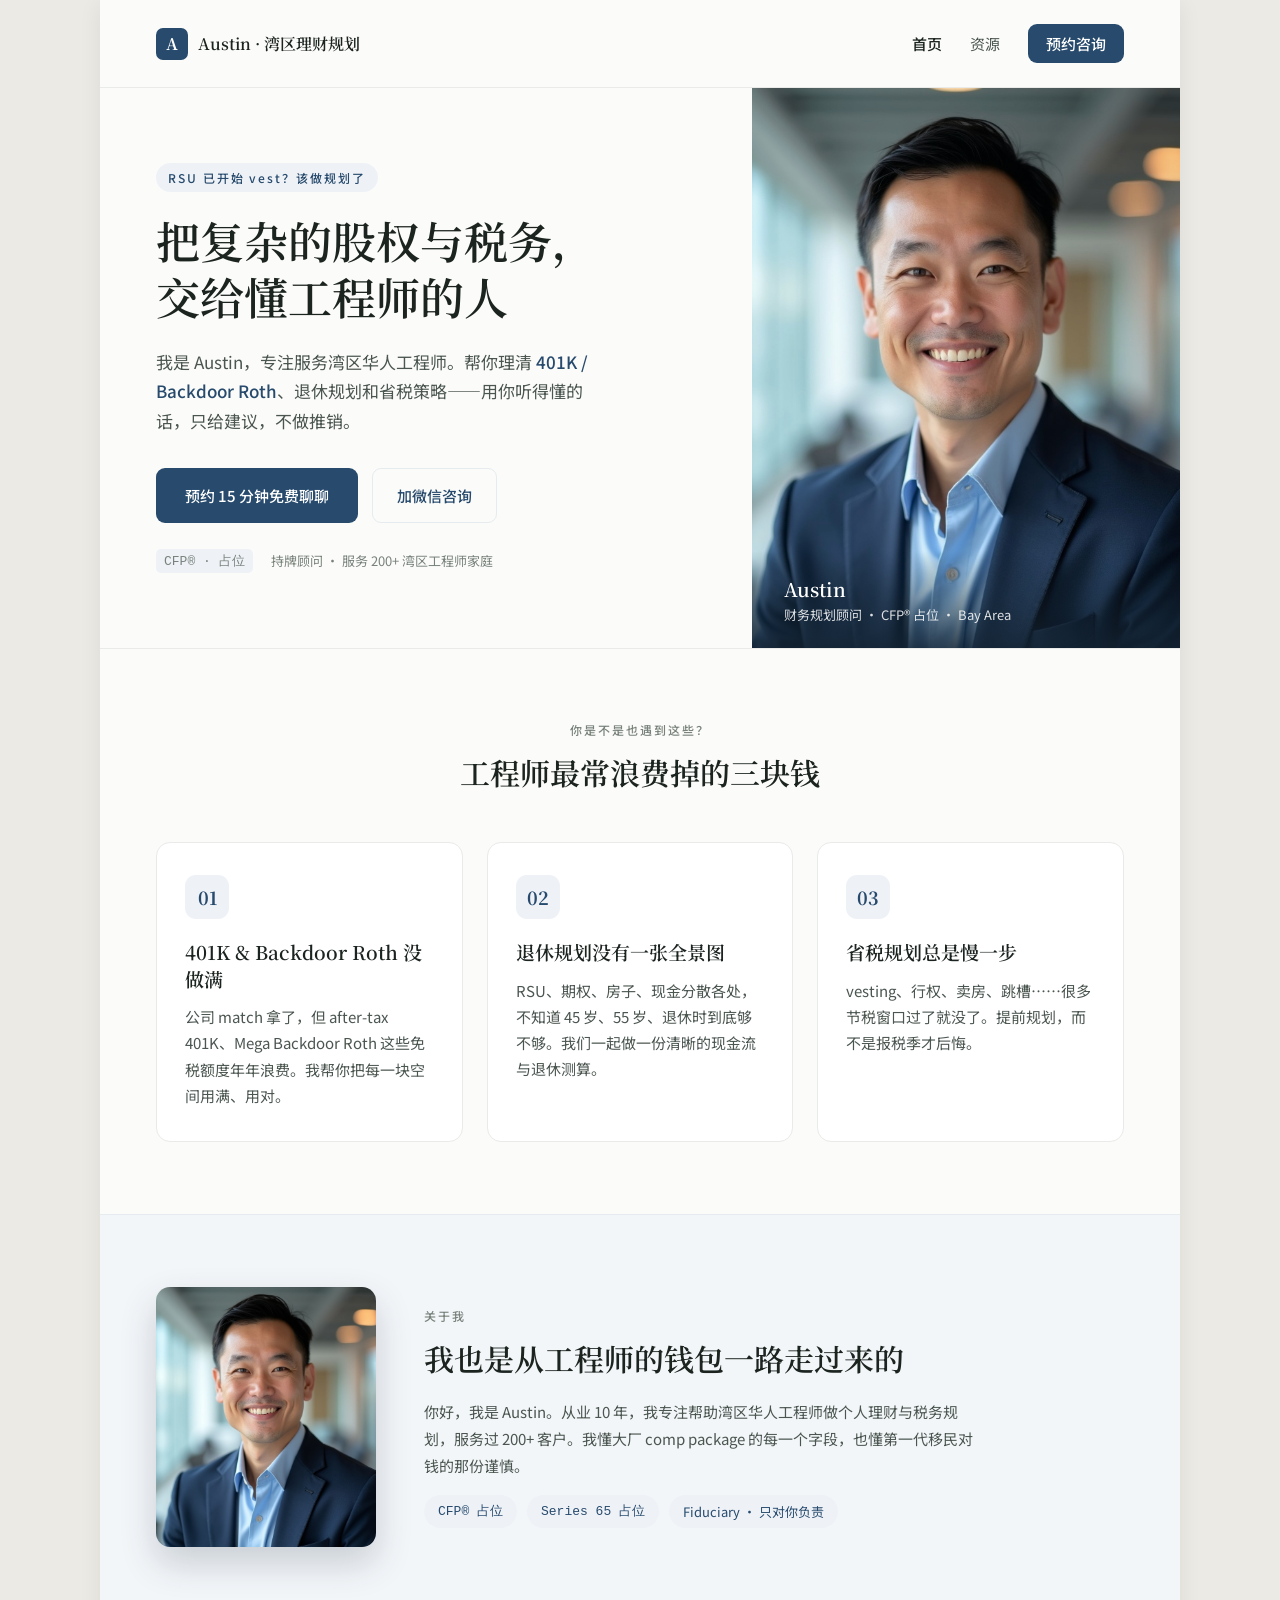
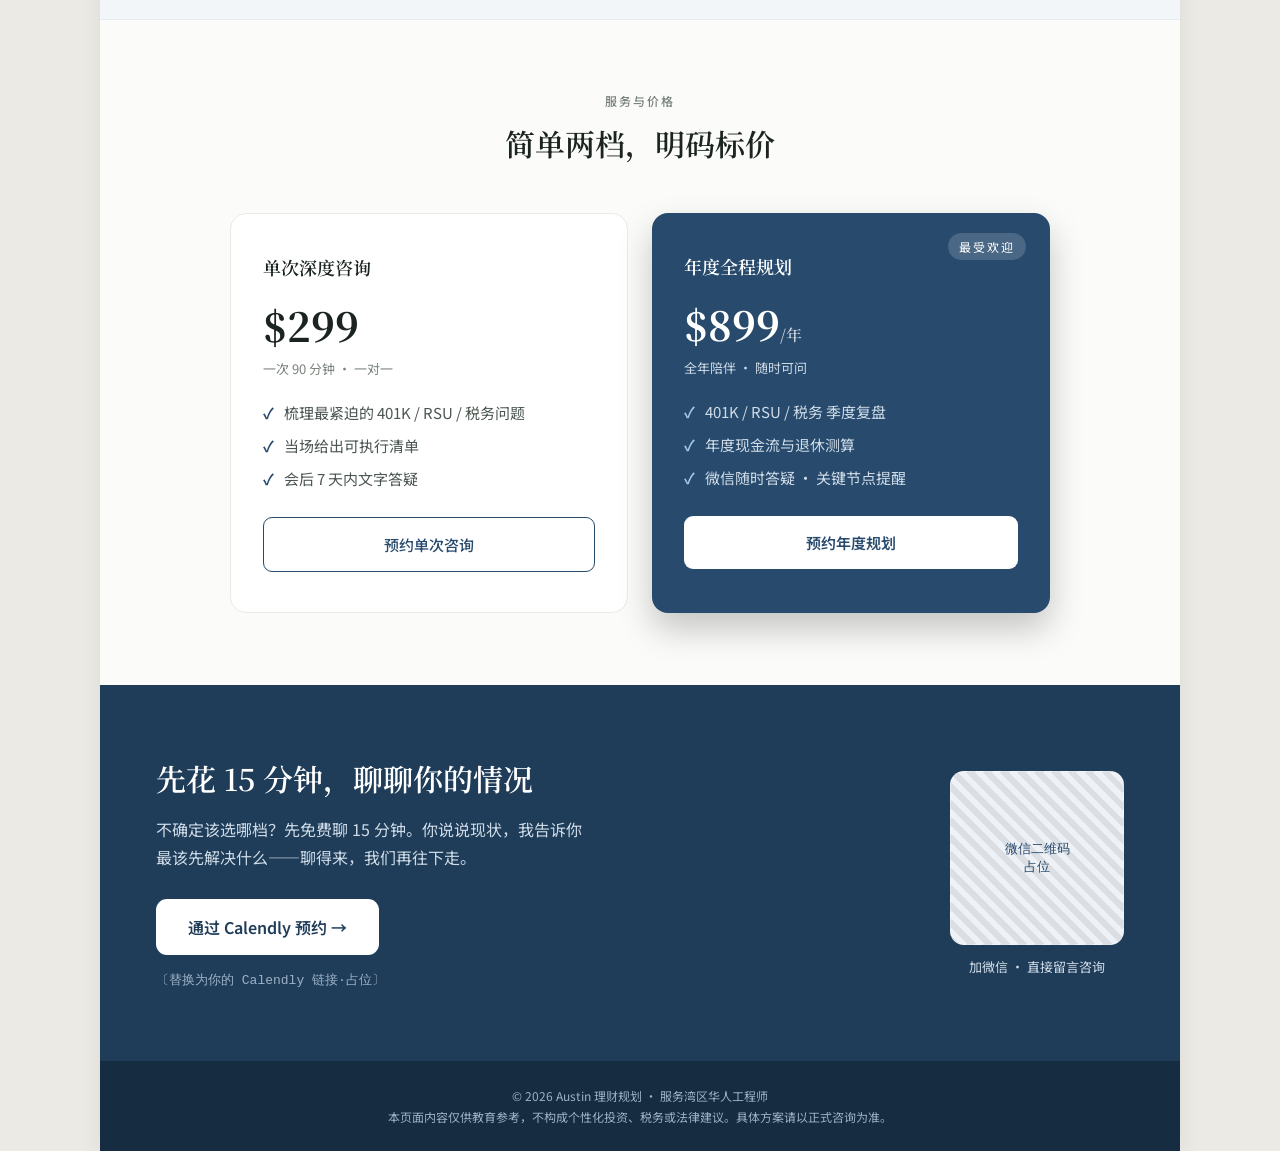
==== commit 69c10ca3: "feat: 首页导航互链 + 两页设计规范合规修复 - index.html 新增顶部导航（品牌 / 首页 / 资源 / 预约咨询），   资源页此前无入口，只能手输地址访问 - 移除 hero 内重" ====
--- a/index.html
+++ b/index.html
@@ -13,19 +13,26 @@
   /* ---- page shell ---- */
   body{margin:0;background:var(--page);font-family:var(--font-body)}
   a{color:var(--link);text-decoration:none}
-  a:hover{filter:brightness(.85)}
+  a:hover{filter:brightness(.9)}
   img{max-width:100%}
-  .page{max-width:var(--page-max);margin:0 auto;background:var(--bg);box-shadow:0 4px 30px rgba(0,0,0,.08)}
+  .page{max-width:var(--page-max);margin:0 auto;background:var(--bg);box-shadow:var(--shadow-raise)}
   h1,h2,h3{color:var(--ink);font-family:var(--font-display);margin:0}
   section{padding:var(--section-y) var(--section-x)}
+
+  /* ---- header nav (shared shape with resources.html) ---- */
+  .nav{display:flex;align-items:center;justify-content:space-between;gap:24px;padding:24px var(--section-x);border-bottom:1px solid var(--line)}
+  .brand{display:flex;align-items:center;gap:10px}
+  .mark{width:32px;height:32px;border-radius:var(--radius-sm);background:var(--accent);color:var(--on-accent);display:flex;align-items:center;justify-content:center;font:700 var(--text-body-lg) var(--font-display)}
+  .brand span{font:600 var(--text-body-lg) var(--font-display);color:var(--ink)}
+  .navlinks{display:flex;align-items:center;gap:28px;font-size:var(--text-body);color:var(--body)}
+  .navlinks a{color:var(--body)}
+  .navlinks a[aria-current="page"]{color:var(--ink);font-weight:500}
+  .navcta{padding:9px 18px;background:var(--accent);color:var(--on-accent)!important;border-radius:var(--radius);font-weight:500}
 
   /* ---- hero ---- */
   .hero{display:flex;min-height:560px}
   .hero-l{flex:1;padding:var(--section-y) var(--section-x);display:flex;flex-direction:column;justify-content:center}
-  .brand{display:flex;align-items:center;gap:10px;margin-bottom:32px}
-  .mark{width:32px;height:32px;border-radius:var(--radius-sm);background:var(--accent);color:var(--on-accent);display:flex;align-items:center;justify-content:center;font:700 16px var(--font-display)}
-  .brand span{font:600 16px var(--font-display);color:var(--ink)}
-  .eyebrow{display:inline-block;width:fit-content;font-size:var(--text-eyebrow);letter-spacing:.14em;color:var(--accent);font-weight:500;margin-bottom:20px;padding:6px 12px;background:var(--accent-tint);border-radius:var(--radius-pill)}
+  .eyebrow{display:inline-block;width:fit-content;font-size:var(--text-eyebrow);letter-spacing:var(--track-eyebrow);color:var(--accent);font-weight:500;margin-bottom:20px;padding:6px 12px;background:var(--accent-tint);border-radius:var(--radius-pill)}
   h1{font-weight:600;font-size:var(--text-hero);line-height:var(--lh-tight);text-wrap:pretty;margin-bottom:22px}
   .lead{font-size:var(--text-lead);line-height:var(--lh-body);color:var(--body);max-width:440px;text-wrap:pretty;margin:0 0 32px}
   .lead b{color:var(--accent);font-weight:500}
@@ -39,7 +46,7 @@
   .hero-r img{display:block;width:100%;height:100%;object-fit:cover;opacity:.97}
   /* the only gradient in the system: legibility scrim on the hero photo */
   .cap{position:absolute;left:0;right:0;bottom:0;padding:24px 32px;background:linear-gradient(0deg,rgba(20,36,52,.85),transparent);color:var(--on-accent)}
-  .cap .nm{font:600 19px var(--font-display)}
+  .cap .nm{font:600 var(--text-h3) var(--font-display)}
   .cap .rl{font-size:var(--text-small);opacity:.85;margin-top:3px}
 
   /* ---- section headings ---- */
@@ -50,7 +57,7 @@
   /* ---- pain-point cards ---- */
   .grid3{display:grid;grid-template-columns:repeat(3,1fr);gap:var(--gap-card)}
   .fcard{padding:var(--pad-card);background:var(--surface);border:1px solid var(--line);border-radius:var(--radius-lg)}
-  .chip{width:44px;height:44px;border-radius:var(--radius-md);background:var(--accent-tint);color:var(--accent);display:flex;align-items:center;justify-content:center;font:700 18px var(--font-display);margin-bottom:20px}
+  .chip{width:44px;height:44px;border-radius:var(--radius-md);background:var(--accent-tint);color:var(--accent);display:flex;align-items:center;justify-content:center;font:700 var(--text-title) var(--font-display);margin-bottom:20px}
   .fcard h3{font-weight:600;font-size:var(--text-h3);line-height:var(--lh-snug);margin-bottom:12px}
   .fcard p{margin:0;font-size:var(--text-body);line-height:var(--lh-body);color:var(--body)}
 
@@ -71,13 +78,13 @@
   .tier .nm{font:600 var(--text-title) var(--font-display);color:inherit}
   .tier.plain .nm{color:var(--ink)}
   .fig{margin:16px 0 6px;font:700 var(--text-price) var(--font-display)}
-  .fig .per{font-size:16px;font-weight:500;opacity:.8}
+  .fig .per{font-size:var(--text-body-lg);font-weight:500;opacity:.8}
   .tier.plain .fig{color:var(--ink)}
-  .badge{position:absolute;top:20px;right:24px;font-size:var(--text-eyebrow);letter-spacing:.12em;background:rgba(255,255,255,.16);padding:5px 11px;border-radius:var(--radius-pill)}
+  .badge{position:absolute;top:20px;right:24px;font-size:var(--text-eyebrow);letter-spacing:var(--track-eyebrow);background:rgba(255,255,255,.16);padding:5px 11px;border-radius:var(--radius-pill)}
   .sub{font-size:var(--text-small);margin-bottom:24px}
   .plain .sub{color:var(--muted)}
   .feat .sub{color:var(--on-accent-muted)}
-  .feats{display:flex;flex-direction:column;gap:12px;font-size:var(--text-body);line-height:1.5}
+  .feats{display:flex;flex-direction:column;gap:12px;font-size:var(--text-body);line-height:var(--lh-snug)}
   .plain .feats{color:var(--body)}
   .feat .feats{color:var(--on-accent-muted)}
   .feats div{display:flex;gap:10px}
@@ -90,7 +97,7 @@
   /* ---- booking band ---- */
   .book{background:var(--accent-strong);color:var(--on-accent)}
   .book .in{display:flex;gap:52px;align-items:center;justify-content:space-between}
-  .book h2{color:var(--on-accent);font-weight:600;font-size:var(--text-h2);line-height:1.35;margin-bottom:16px}
+  .book h2{color:var(--on-accent);font-weight:600;font-size:var(--text-h2);line-height:var(--lh-snug);margin-bottom:16px}
   .book p{font-size:var(--text-body-lg);line-height:var(--lh-body);color:var(--on-accent-muted);max-width:440px;margin:0 0 28px}
   .cal{display:inline-block;padding:16px 32px;background:var(--surface);color:var(--accent-strong);border-radius:var(--radius-md);font-weight:600;font-size:var(--text-body-lg)}
   .calnote{margin-top:16px;font-size:var(--text-small);color:var(--on-accent-faint);font-family:var(--font-mono)}
@@ -98,7 +105,7 @@
   .qr{width:172px;height:172px;border-radius:var(--radius-lg);display:flex;align-items:center;justify-content:center;color:var(--accent);font:500 var(--text-small) var(--font-mono);text-align:center;border:1px solid rgba(255,255,255,.2);background-color:var(--accent-tint);background-image:repeating-linear-gradient(45deg,rgba(0,0,0,.08) 0 6px,transparent 6px 12px)}
   .qrnote{margin-top:12px;font-size:var(--text-small);color:var(--on-accent-muted)}
 
-  footer{padding:24px var(--section-x);background:var(--accent-deep);color:var(--on-accent-faint);font-size:var(--text-eyebrow);line-height:1.7;text-align:center}
+  footer{padding:24px var(--section-x);background:var(--accent-deep);color:var(--on-accent-faint);font-size:var(--text-eyebrow);line-height:var(--lh-body);text-align:center}
 
   /* ---- responsive ----
      The source .dc.html is a fixed 1080px composer artifact and the system has no
@@ -110,6 +117,7 @@
   }
   @media (max-width:860px){
     .page{--section-y:56px;--section-x:32px;--text-hero:34px;--text-h2:26px}
+    .nav{flex-wrap:wrap;gap:16px}
     .hero{flex-direction:column;min-height:0}
     .hero-r{width:100%;height:360px;order:-1}
     .lead{max-width:none}
@@ -120,6 +128,7 @@
   }
   @media (max-width:640px){
     .page{--section-y:44px;--section-x:20px;--text-hero:28px;--text-h2:23px;--pad-card:24px 20px;--pad-card-lg:28px 22px}
+    .navlinks{gap:18px;font-size:var(--text-small)}
     .hero-r{height:280px}
     .prices{grid-template-columns:1fr}
     .btns .btn{flex:1 1 100%;justify-content:center}
@@ -134,9 +143,20 @@
 <body>
 <div class="page">
 
+  <nav class="nav">
+    <a class="brand" href="index.html">
+      <div class="mark" aria-hidden="true">A</div>
+      <span>Austin · 湾区理财规划</span>
+    </a>
+    <div class="navlinks">
+      <a href="index.html" aria-current="page">首页</a>
+      <a href="resources.html">资源</a>
+      <a class="navcta" href="#book">预约咨询</a>
+    </div>
+  </nav>
+
   <div class="hero">
     <div class="hero-l">
-      <div class="brand"><div class="mark" aria-hidden="true">A</div><span>Austin · 湾区理财规划</span></div>
       <div class="eyebrow">RSU 已开始 vest？该做规划了</div>
       <h1>把复杂的股权与税务，<br>交给懂工程师的人</h1>
       <p class="lead">我是 Austin，专注服务湾区华人工程师。帮你理清 <b>401K / Backdoor Roth</b>、退休规划和省税策略——用你听得懂的话，只给建议，不做推销。</p>
